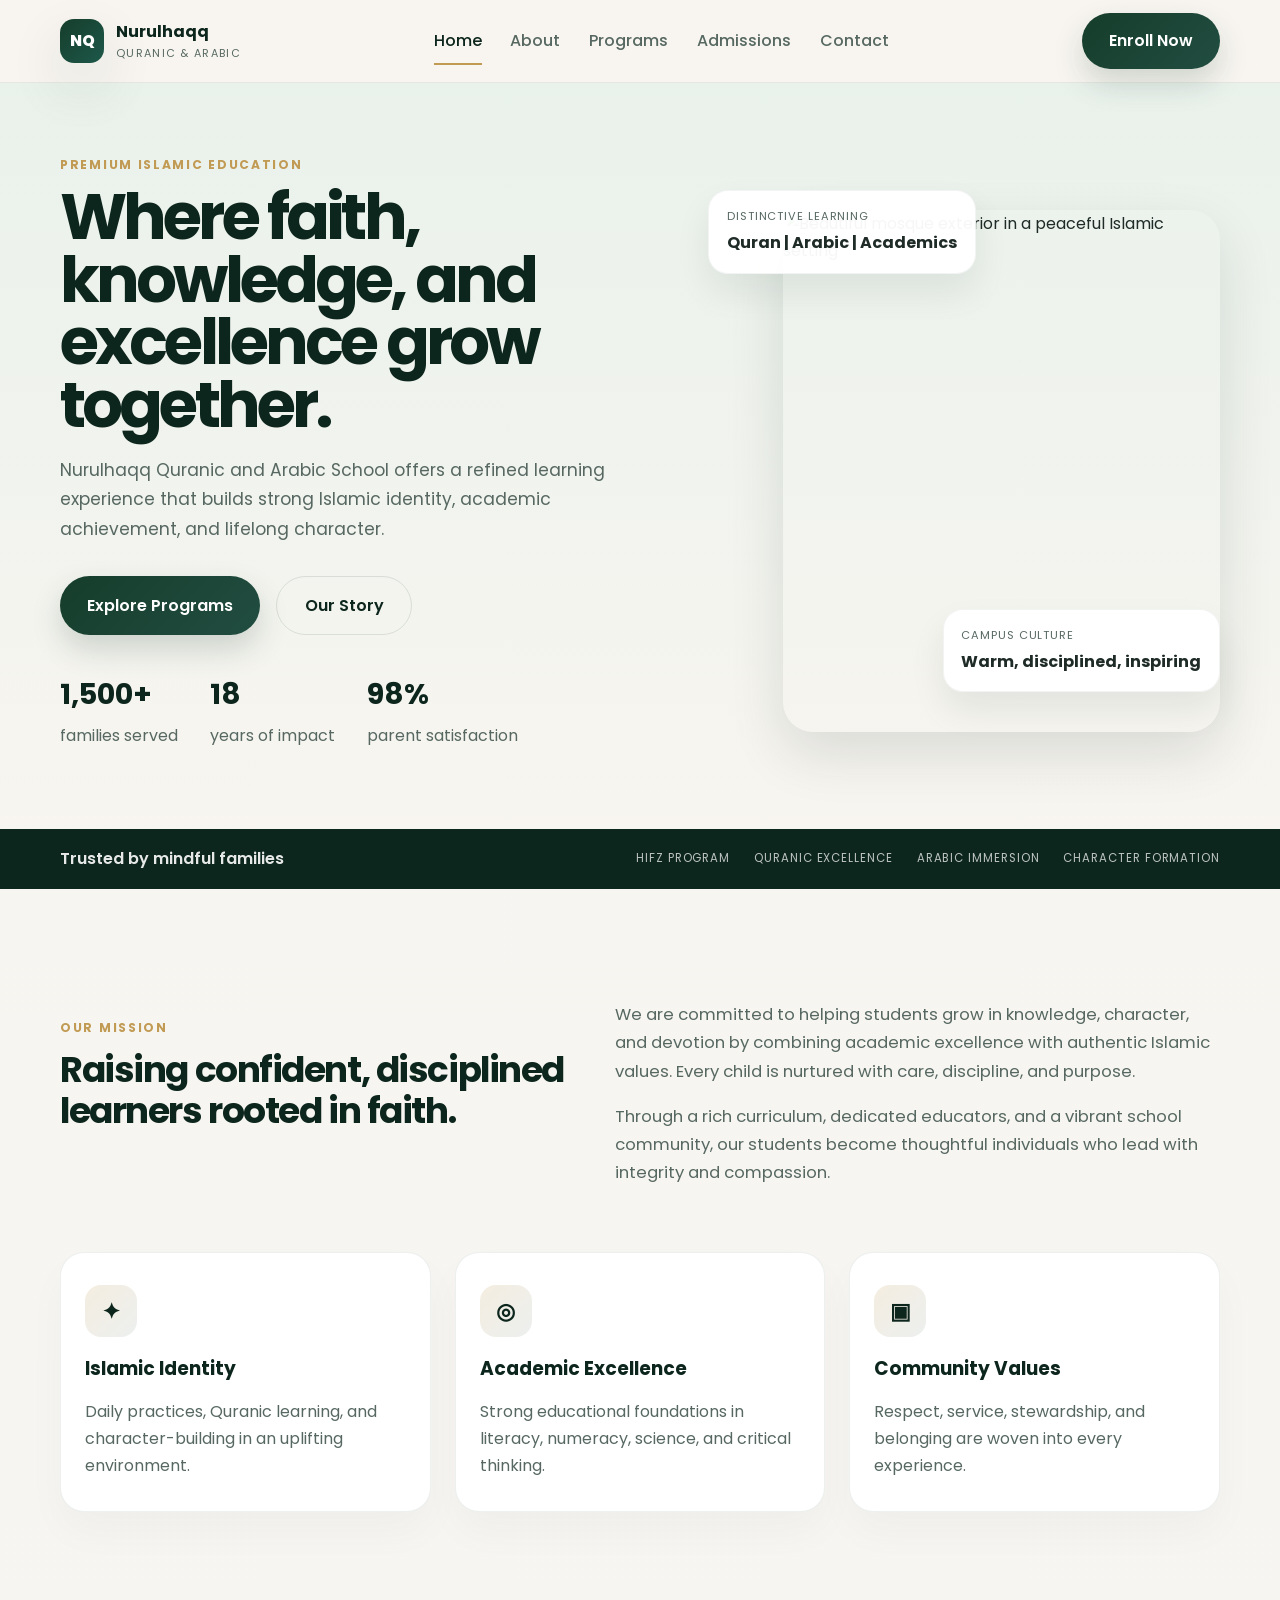
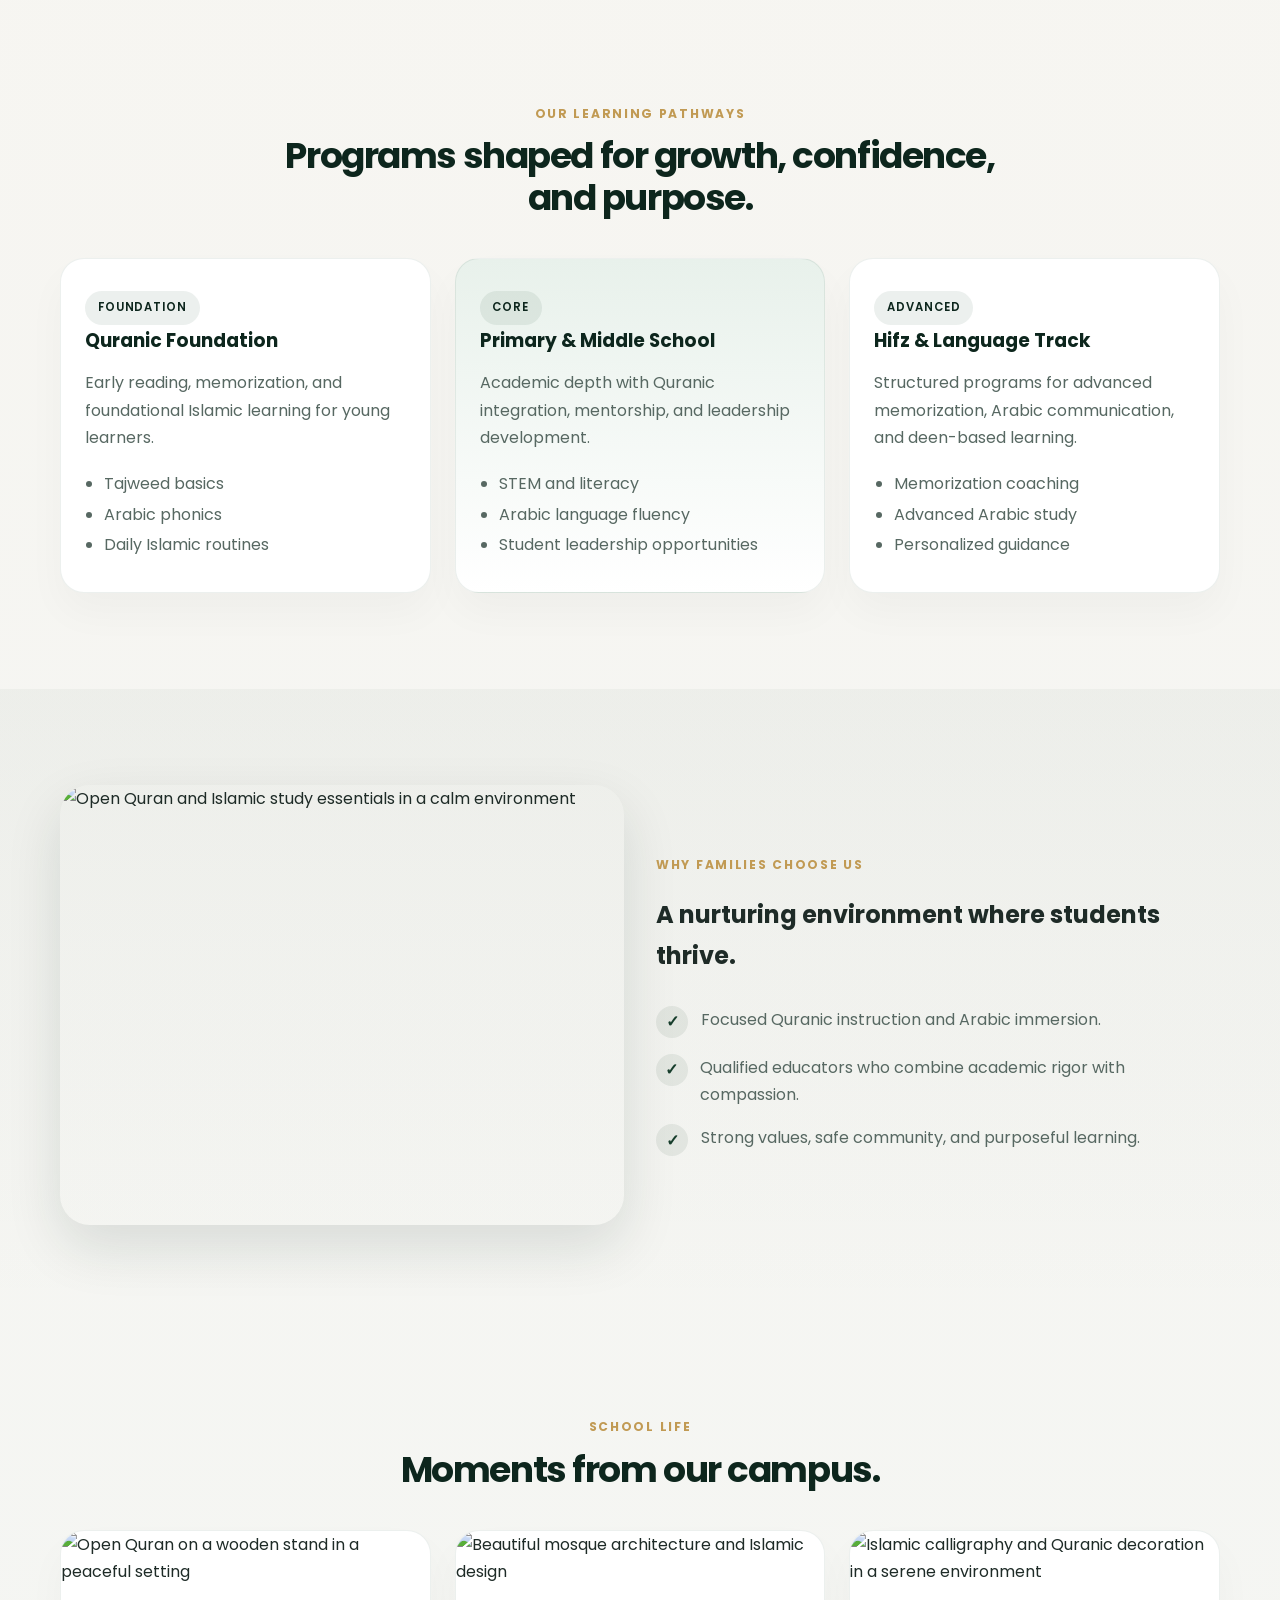
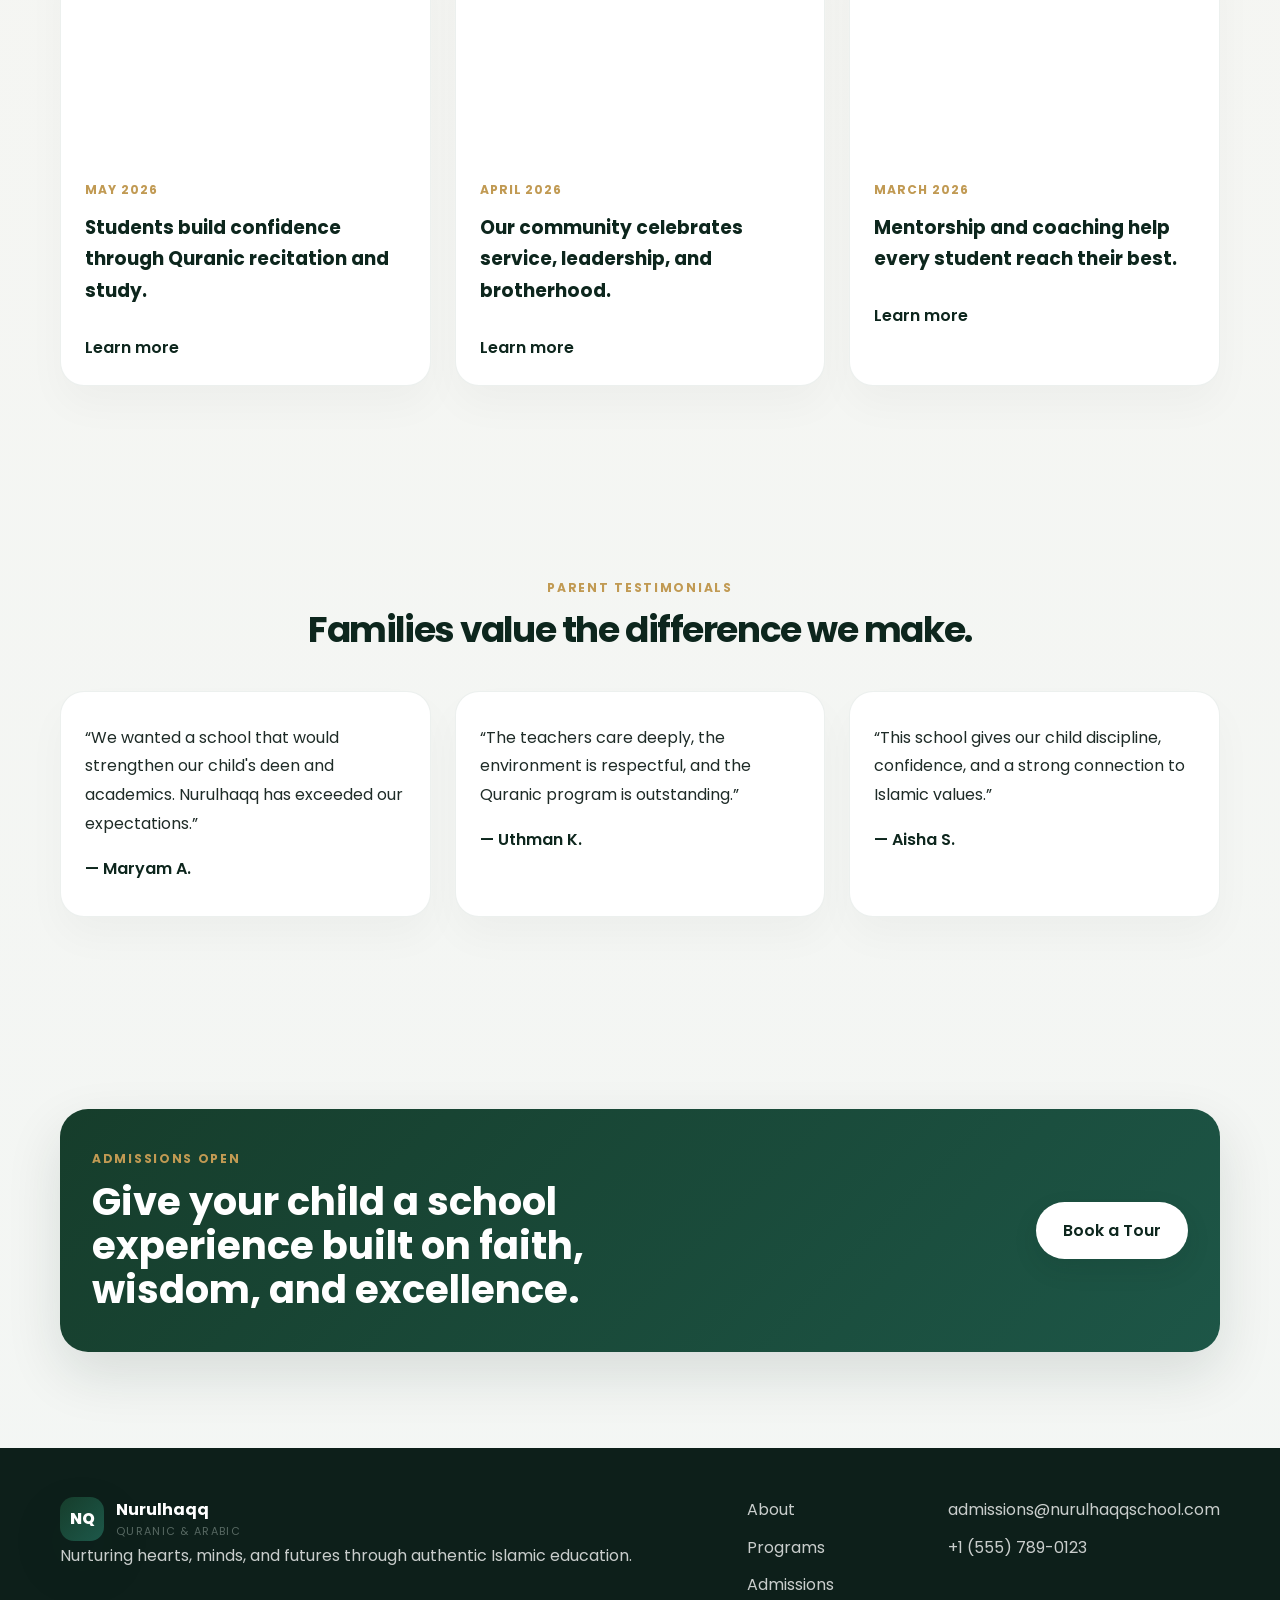
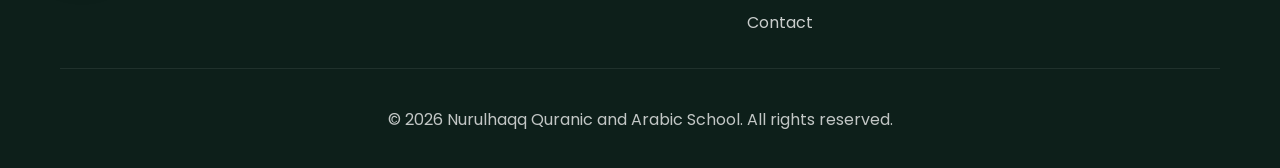
==== index.html @ 1c1f60b0 "initial commit for nurulhaqq" ====
<!DOCTYPE html>
<html lang="en">
  <head>
    <meta charset="UTF-8" />
    <meta name="viewport" content="width=device-width, initial-scale=1.0" />
    <title>Nurulhaqq Quranic and Arabic School</title>
    <meta
      name="description"
      content="Nurulhaqq Quranic and Arabic School is a premium Islamic learning environment that nurtures faith, character, and academic excellence."
    />
    <link rel="preconnect" href="https://fonts.googleapis.com" />
    <link rel="preconnect" href="https://fonts.gstatic.com" crossorigin />
    <link href="https://fonts.googleapis.com/css2?family=Cormorant+Garamond:wght@600;700&family=Poppins:wght@400;500;600;700;800&display=swap" rel="stylesheet" />
    <link rel="stylesheet" href="styles.css" />
  </head>
  <body>
    <header class="site-header">
      <div class="container nav-wrap">
        <a href="index.html" class="brand" aria-label="Nurulhaqq home">
          <div class="brand-mark">NQ</div>
          <div>
            <span class="brand-name">Nurulhaqq</span>
            <small>Quranic & Arabic</small>
          </div>
        </a>

        <nav class="main-nav" aria-label="Main Navigation">
          <a href="index.html" class="active">Home</a>
          <a href="about.html">About</a>
          <a href="programs.html">Programs</a>
          <a href="admissions.html">Admissions</a>
          <a href="contact.html">Contact</a>
        </nav>

        <a class="btn btn-primary" href="admissions.html">Enroll Now</a>
        <button class="nav-toggle" aria-label="Toggle navigation">
          <span></span>
          <span></span>
          <span></span>
        </button>
      </div>
    </header>

    <main>
      <section class="hero" id="home">
        <div class="container hero-content">
          <div class="hero-copy">
            <p class="eyebrow">Premium Islamic education</p>
            <h1>Where faith, knowledge, and excellence grow together.</h1>
            <p class="lead">
              Nurulhaqq Quranic and Arabic School offers a refined learning experience that builds strong Islamic identity, academic achievement, and lifelong character.
            </p>
            <div class="hero-actions">
              <a class="btn btn-primary" href="programs.html">Explore Programs</a>
              <a class="btn btn-secondary" href="about.html">Our Story</a>
            </div>

            <ul class="hero-metrics">
              <li><strong>1,500+</strong><span>families served</span></li>
              <li><strong>18</strong><span>years of impact</span></li>
              <li><strong>98%</strong><span>parent satisfaction</span></li>
            </ul>
          </div>

          <div class="hero-visual" aria-label="Premium school campus">
            <div class="image-card main-image">
              <img
                src="https://images.unsplash.com/photo-1561808840-2cc9b60c9a6c?auto=format&fit=crop&w=1200&q=80"
                alt="Beautiful mosque exterior in a peaceful Islamic setting"
              />
            </div>
            <div class="floating-card card-one">
              <span class="label">Distinctive learning</span>
              <strong>Quran | Arabic | Academics</strong>
            </div>
            <div class="floating-card card-two">
              <span class="label">Campus culture</span>
              <strong>Warm, disciplined, inspiring</strong>
            </div>
          </div>
        </div>
      </section>

      <section class="trust-bar">
        <div class="container trust-wrap">
          <span>Trusted by mindful families</span>
          <div class="trust-logos">
            <span>Hifz Program</span>
            <span>Quranic Excellence</span>
            <span>Arabic Immersion</span>
            <span>Character Formation</span>
          </div>
        </div>
      </section>

      <section class="about section" id="about">
        <div class="container two-column">
          <div class="section-heading left-align">
            <p class="eyebrow">Our mission</p>
            <h2>Raising confident, disciplined learners rooted in faith.</h2>
          </div>
          <div class="about-copy">
            <p>
              We are committed to helping students grow in knowledge, character, and devotion by combining academic excellence with authentic Islamic values. Every child is nurtured with care, discipline, and purpose.
            </p>
            <p>
              Through a rich curriculum, dedicated educators, and a vibrant school community, our students become thoughtful individuals who lead with integrity and compassion.
            </p>
          </div>
        </div>

        <div class="container feature-grid">
          <article class="feature-card">
            <div class="icon-box">✦</div>
            <h3>Islamic Identity</h3>
            <p>Daily practices, Quranic learning, and character-building in an uplifting environment.</p>
          </article>
          <article class="feature-card">
            <div class="icon-box">◎</div>
            <h3>Academic Excellence</h3>
            <p>Strong educational foundations in literacy, numeracy, science, and critical thinking.</p>
          </article>
          <article class="feature-card">
            <div class="icon-box">▣</div>
            <h3>Community Values</h3>
            <p>Respect, service, stewardship, and belonging are woven into every experience.</p>
          </article>
        </div>
      </section>

      <section class="programs section" id="programs">
        <div class="container">
          <div class="section-heading center">
            <p class="eyebrow">Our learning pathways</p>
            <h2>Programs shaped for growth, confidence, and purpose.</h2>
          </div>

          <div class="program-grid">
            <article class="program-card">
              <span class="tag">Foundation</span>
              <h3>Quranic Foundation</h3>
              <p>Early reading, memorization, and foundational Islamic learning for young learners.</p>
              <ul>
                <li>Tajweed basics</li>
                <li>Arabic phonics</li>
                <li>Daily Islamic routines</li>
              </ul>
            </article>

            <article class="program-card feature">
              <span class="tag">Core</span>
              <h3>Primary & Middle School</h3>
              <p>Academic depth with Quranic integration, mentorship, and leadership development.</p>
              <ul>
                <li>STEM and literacy</li>
                <li>Arabic language fluency</li>
                <li>Student leadership opportunities</li>
              </ul>
            </article>

            <article class="program-card">
              <span class="tag">Advanced</span>
              <h3>Hifz & Language Track</h3>
              <p>Structured programs for advanced memorization, Arabic communication, and deen-based learning.</p>
              <ul>
                <li>Memorization coaching</li>
                <li>Advanced Arabic study</li>
                <li>Personalized guidance</li>
              </ul>
            </article>
          </div>
        </div>
      </section>

      <section class="highlights section">
        <div class="container highlight-grid">
          <div class="highlight-visual">
            <img
              src="https://images.unsplash.com/photo-1521295121783-8a321d551ad2?auto=format&fit=crop&w=900&q=80"
              alt="Open Quran and Islamic study essentials in a calm environment"
            />
          </div>

          <div class="highlight-content">
            <p class="eyebrow">Why families choose us</p>
            <h2>A nurturing environment where students thrive. </h2>
            <div class="check-list">
              <div>
                <span>✓</span>
                <p>Focused Quranic instruction and Arabic immersion.</p>
              </div>
              <div>
                <span>✓</span>
                <p>Qualified educators who combine academic rigor with compassion.</p>
              </div>
              <div>
                <span>✓</span>
                <p>Strong values, safe community, and purposeful learning.</p>
              </div>
            </div>
          </div>
        </div>
      </section>

      <section class="news section">
        <div class="container">
          <div class="section-heading center">
            <p class="eyebrow">School life</p>
            <h2>Moments from our campus.</h2>
          </div>

          <div class="news-grid">
            <article class="news-card">
              <img src="https://images.unsplash.com/photo-1600185365483-26d7a4cc7519?auto=format&fit=crop&w=800&q=80" alt="Open Quran on a wooden stand in a peaceful setting" />
              <div class="news-body">
                <span class="date">May 2026</span>
                <h3>Students build confidence through Quranic recitation and study.</h3>
                <a href="contact.html">Learn more</a>
              </div>
            </article>
            <article class="news-card">
              <img src="https://images.unsplash.com/photo-1568031813264-d394c6d4d6d8?auto=format&fit=crop&w=800&q=80" alt="Beautiful mosque architecture and Islamic design" />
              <div class="news-body">
                <span class="date">April 2026</span>
                <h3>Our community celebrates service, leadership, and brotherhood.</h3>
                <a href="about.html">Learn more</a>
              </div>
            </article>
            <article class="news-card">
              <img src="https://images.unsplash.com/photo-1516222338250-863f4d8f8d59?auto=format&fit=crop&w=800&q=80" alt="Islamic calligraphy and Quranic decoration in a serene environment" />
              <div class="news-body">
                <span class="date">March 2026</span>
                <h3>Mentorship and coaching help every student reach their best.</h3>
                <a href="admissions.html">Learn more</a>
              </div>
            </article>
          </div>
        </div>
      </section>

      <section class="testimonials section">
        <div class="container">
          <div class="section-heading center">
            <p class="eyebrow">Parent testimonials</p>
            <h2>Families value the difference we make.</h2>
          </div>

          <div class="testimonial-grid">
            <blockquote>
              “We wanted a school that would strengthen our child's deen and academics. Nurulhaqq has exceeded our expectations.”
              <footer>— Maryam A.</footer>
            </blockquote>
            <blockquote>
              “The teachers care deeply, the environment is respectful, and the Quranic program is outstanding.”
              <footer>— Uthman K.</footer>
            </blockquote>
            <blockquote>
              “This school gives our child discipline, confidence, and a strong connection to Islamic values.”
              <footer>— Aisha S.</footer>
            </blockquote>
          </div>
        </div>
      </section>

      <section class="cta section">
        <div class="container cta-box">
          <div>
            <p class="eyebrow">Admissions open</p>
            <h2>Give your child a school experience built on faith, wisdom, and excellence.</h2>
          </div>
          <a class="btn btn-light" href="admissions.html">Book a Tour</a>
        </div>
      </section>
    </main>

    <footer class="site-footer">
      <div class="container footer-wrap">
        <div>
          <div class="brand small-brand">
            <div class="brand-mark">NQ</div>
            <div>
              <span class="brand-name">Nurulhaqq</span>
              <small>Quranic & Arabic</small>
            </div>
          </div>
          <p>Nurturing hearts, minds, and futures through authentic Islamic education.</p>
        </div>

        <div class="footer-links">
          <a href="about.html">About</a>
          <a href="programs.html">Programs</a>
          <a href="admissions.html">Admissions</a>
          <a href="contact.html">Contact</a>
        </div>

        <div class="footer-contact">
          <p>admissions@nurulhaqqschool.com</p>
          <p>+1 (555) 789-0123</p>
        </div>
      </div>
      <div class="container bottom-bar">
        <p>© <span id="year"></span> Nurulhaqq Quranic and Arabic School. All rights reserved.</p>
      </div>
    </footer>

    <script src="script.js"></script>
  </body>
</html>
---- styles.css ----
:root {
  --primary: #163d2b;
  --primary-deep: #0d261d;
  --primary-soft: #e8f1eb;
  --gold: #c19a53;
  --gold-soft: #f4e8c9;
  --sand: #f7f3ea;
  --text: #1e2b27;
  --muted: #576862;
  --card: #ffffff;
  --border: rgba(22, 61, 43, 0.08);
  --shadow: 0 22px 55px rgba(13, 38, 29, 0.12);
}

* { box-sizing: border-box; }

html { scroll-behavior: smooth; }

body {
  margin: 0;
  font-family: "Poppins", sans-serif;
  background: linear-gradient(180deg, #f8f5f0 0%, #f3f6f4 100%);
  color: var(--text);
  line-height: 1.7;
}

img { display: block; width: 100%; }

a { color: inherit; text-decoration: none; }

button, input, select, textarea { font: inherit; }

.container {
  width: min(1160px, calc(100% - 2rem));
  margin: 0 auto;
}

.section {
  padding: 6rem 0;
}

.eyebrow {
  margin: 0 0 0.65rem;
  color: var(--gold);
  font-size: 0.76rem;
  letter-spacing: 0.14em;
  font-weight: 700;
  text-transform: uppercase;
}

.section-heading {
  margin-bottom: 2.5rem;
}

.section-heading h2 {
  margin: 0;
  font-size: clamp(2.2rem, 2.8vw, 3.5rem);
  line-height: 1.15;
  letter-spacing: -0.04em;
  color: var(--primary-deep);
}

.left-align { max-width: 520px; }

.center {
  margin-inline: auto;
  max-width: 760px;
  text-align: center;
}

.site-header {
  position: sticky;
  top: 0;
  z-index: 50;
  background: rgba(248, 245, 240, 0.9);
  border-bottom: 1px solid rgba(22, 61, 43, 0.08);
  backdrop-filter: blur(12px);
}

.nav-wrap {
  display: flex;
  align-items: center;
  justify-content: space-between;
  min-height: 82px;
  gap: 1rem;
}

.brand {
  display: inline-flex;
  align-items: center;
  gap: 0.75rem;
}

.brand-mark {
  display: grid;
  place-items: center;
  width: 44px;
  height: 44px;
  border-radius: 14px;
  background: linear-gradient(135deg, var(--primary), #1d584a);
  color: white;
  font-weight: 800;
  box-shadow: var(--shadow);
}

.brand-name,
.brand small {
  display: block;
}

.brand-name {
  font-weight: 700;
  color: var(--primary-deep);
}

.brand small {
  font-size: 0.68rem;
  text-transform: uppercase;
  letter-spacing: 0.12em;
  color: var(--muted);
}

.main-nav {
  display: flex;
  align-items: center;
  gap: 1.8rem;
  font-weight: 500;
  color: var(--muted);
}

.main-nav a {
  position: relative;
  transition: color 0.2s ease;
}

.main-nav a::after {
  content: "";
  position: absolute;
  left: 0;
  bottom: -10px;
  width: 100%;
  height: 2px;
  background: var(--gold);
  transform: scaleX(0);
  transform-origin: left;
  transition: transform 0.2s ease;
}

.main-nav a:hover::after,
.main-nav a.active::after {
  transform: scaleX(1);
}

.main-nav a:hover,
.main-nav a.active {
  color: var(--primary-deep);
}

.btn {
  display: inline-flex;
  align-items: center;
  justify-content: center;
  padding: 0.92rem 1.7rem;
  border: none;
  border-radius: 999px;
  font-weight: 600;
  cursor: pointer;
  transition: transform 0.2s ease, box-shadow 0.2s ease;
}

.btn:hover {
  transform: translateY(-1px);
}

.btn-primary {
  background: linear-gradient(135deg, var(--primary), #214d41);
  color: white;
  box-shadow: 0 14px 30px rgba(22, 61, 43, 0.18);
}

.btn-secondary {
  background: transparent;
  color: var(--primary-deep);
  border: 1px solid rgba(22, 61, 43, 0.12);
}

.btn-light {
  background: white;
  color: var(--primary-deep);
  box-shadow: 0 10px 25px rgba(13, 38, 29, 0.12);
}

.nav-toggle {
  display: none;
  background: transparent;
  border: none;
  width: 46px;
  height: 46px;
  padding: 0;
  cursor: pointer;
}

.nav-toggle span {
  display: block;
  width: 22px;
  height: 2px;
  margin: 5px auto;
  border-radius: 2px;
  background: var(--primary-deep);
}

.hero {
  padding: 4.5rem 0 5rem;
  background: linear-gradient(180deg, rgba(232, 241, 235, 0.9), rgba(248, 245, 240, 0.7));
}

.hero-content {
  display: grid;
  grid-template-columns: 1.08fr 0.92fr;
  gap: 3rem;
  align-items: center;
}

.hero-copy h1 {
  margin: 0;
  color: var(--primary-deep);
  font-size: clamp(2.8rem, 5vw, 5rem);
  line-height: 0.98;
  letter-spacing: -0.06em;
}

.hero-copy .lead {
  max-width: 600px;
  margin-top: 1.2rem;
  color: var(--muted);
  font-size: 1.08rem;
}

.hero-actions {
  display: flex;
  flex-wrap: wrap;
  gap: 1rem;
  margin-top: 2rem;
}

.hero-metrics {
  list-style: none;
  padding: 0;
  margin: 2.2rem 0 0;
  display: flex;
  gap: 2rem;
  flex-wrap: wrap;
}

.hero-metrics li {
  display: flex;
  flex-direction: column;
  gap: 0.2rem;
}

.hero-metrics strong {
  font-size: 1.8rem;
  color: var(--primary-deep);
}

.hero-metrics span {
  color: var(--muted);
}

.hero-visual {
  position: relative;
  min-height: 560px;
}

.image-card {
  overflow: hidden;
  border-radius: 30px;
  box-shadow: var(--shadow);
}

.main-image {
  position: absolute;
  inset: 38px 0 0 75px;
}

.hero-visual img {
  height: 100%;
  object-fit: cover;
}

.floating-card {
  position: absolute;
  background: rgba(255, 255, 255, 0.96);
  border: 1px solid rgba(13, 38, 29, 0.05);
  border-radius: 20px;
  padding: 1rem 1.1rem;
  box-shadow: 0 18px 35px rgba(13, 38, 29, 0.08);
}

.floating-card .label {
  display: block;
  margin-bottom: 0.2rem;
  font-size: 0.7rem;
  letter-spacing: 0.08em;
  text-transform: uppercase;
  color: var(--muted);
}

.card-one {
  left: 0;
  top: 18px;
}

.card-two {
  right: 0;
  bottom: 40px;
}

.trust-bar {
  background: var(--primary-deep);
  padding: 1rem 0;
  color: rgba(255, 255, 255, 0.9);
}

.trust-wrap {
  display: flex;
  align-items: center;
  justify-content: space-between;
  gap: 1.5rem;
}

.trust-wrap > span {
  font-weight: 600;
}

.trust-logos {
  display: flex;
  justify-content: flex-end;
  flex-wrap: wrap;
  gap: 1.5rem;
  color: rgba(255, 255, 255, 0.72);
  font-size: 0.72rem;
  letter-spacing: 0.08em;
  text-transform: uppercase;
}

.two-column {
  display: grid;
  grid-template-columns: 0.92fr 1.08fr;
  gap: 2.5rem;
  align-items: center;
}

.about-copy {
  color: var(--muted);
  font-size: 1.04rem;
}

.feature-grid,
.program-grid,
.news-grid,
.testimonial-grid {
  display: grid;
  gap: 1.5rem;
}

.feature-grid {
  grid-template-columns: repeat(3, minmax(0, 1fr));
  margin-top: 3rem;
}

.feature-card,
.program-card,
.news-card,
.testimonial-grid blockquote,
.info-card,
.contact-card,
.form-panel {
  background: var(--card);
  border: 1px solid var(--border);
  border-radius: 24px;
  box-shadow: 0 20px 40px rgba(13, 38, 29, 0.03);
}

.feature-card {
  padding: 2rem 1.5rem;
}

.icon-box {
  display: grid;
  place-items: center;
  width: 52px;
  height: 52px;
  border-radius: 16px;
  background: linear-gradient(135deg, rgba(193, 154, 83, 0.18), rgba(22, 61, 43, 0.08));
  color: var(--primary-deep);
  font-size: 1.4rem;
  font-weight: 700;
  margin-bottom: 1rem;
}

.feature-card h3,
.program-card h3,
.news-body h3,
.info-card h3,
.contact-card h3 {
  margin: 0 0 0.8rem;
  color: var(--primary-deep);
}

.feature-card p,
.program-card p,
.news-body p,
.info-card p,
.contact-card p {
  margin: 0;
  color: var(--muted);
}

.program-grid {
  grid-template-columns: repeat(3, minmax(0, 1fr));
  margin-top: 2.5rem;
}

.program-card {
  padding: 2rem 1.5rem;
}

.program-card.feature {
  background: linear-gradient(180deg, var(--primary-soft), #ffffff);
}

.tag {
  display: inline-block;
  padding: 0.45rem 0.8rem;
  border-radius: 999px;
  background: rgba(22, 61, 43, 0.08);
  color: var(--primary-deep);
  font-size: 0.72rem;
  font-weight: 600;
  letter-spacing: 0.08em;
  text-transform: uppercase;
}

.program-card ul {
  margin: 1.15rem 0 0;
  padding-left: 1.2rem;
  color: var(--muted);
  line-height: 1.9;
}

.highlights {
  background: linear-gradient(180deg, rgba(22, 61, 43, 0.04), rgba(22, 61, 43, 0));
}

.highlight-grid {
  display: grid;
  grid-template-columns: 1fr 1fr;
  gap: 2rem;
  align-items: center;
}

.highlight-visual img {
  min-height: 440px;
  height: 100%;
  object-fit: cover;
  border-radius: 30px;
  box-shadow: var(--shadow);
}

.check-list {
  display: grid;
  gap: 1rem;
  margin-top: 1.8rem;
}

.check-list div {
  display: flex;
  align-items: flex-start;
  gap: 0.8rem;
}

.check-list span {
  width: 32px;
  height: 32px;
  border-radius: 50%;
  display: grid;
  place-items: center;
  background: rgba(22, 61, 43, 0.08);
  color: var(--primary);
  font-weight: 700;
}

.check-list p {
  margin: 0;
  color: var(--muted);
}

.news-grid {
  grid-template-columns: repeat(3, minmax(0, 1fr));
  margin-top: 2.5rem;
}

.news-card {
  overflow: hidden;
}

.news-card img {
  height: 220px;
  object-fit: cover;
}

.news-body {
  padding: 1.5rem;
}

.date {
  display: inline-block;
  margin-bottom: 0.7rem;
  font-size: 0.76rem;
  font-weight: 700;
  letter-spacing: 0.08em;
  text-transform: uppercase;
  color: var(--gold);
}

.news-body a {
  display: inline-flex;
  margin-top: 0.9rem;
  color: var(--primary-deep);
  font-weight: 600;
}

.testimonial-grid {
  grid-template-columns: repeat(3, minmax(0, 1fr));
  margin-top: 2.5rem;
}

.testimonial-grid blockquote {
  margin: 0;
  padding: 2rem 1.5rem;
  color: var(--text);
  line-height: 1.8;
}

.testimonial-grid footer {
  margin-top: 1rem;
  color: var(--primary-deep);
  font-weight: 600;
}

.cta-box {
  display: flex;
  align-items: center;
  justify-content: space-between;
  gap: 2rem;
  padding: 2.5rem 2rem;
  background: linear-gradient(135deg, var(--primary), #1d5647);
  border-radius: 28px;
  color: white;
  box-shadow: var(--shadow);
}

.cta-box h2 {
  margin: 0;
  max-width: 660px;
  font-size: clamp(1.9rem, 3vw, 3rem);
  line-height: 1.15;
}

.page-hero {
  padding: 5rem 0 3rem;
  background: linear-gradient(180deg, rgba(232, 241, 235, 0.8), rgba(248, 245, 240, 0.9));
}

.page-hero h1 {
  margin: 0;
  color: var(--primary-deep);
  font-size: clamp(2.4rem, 4vw, 4rem);
  line-height: 1.08;
  letter-spacing: -0.05em;
}

.page-hero p {
  margin: 1rem 0 0;
  max-width: 700px;
  color: var(--muted);
  font-size: 1.05rem;
}

.info-grid {
  display: grid;
  grid-template-columns: repeat(3, minmax(0, 1fr));
  gap: 1.3rem;
  margin-top: 2.5rem;
}

.info-card {
  padding: 1.8rem 1.6rem;
}

.story-layout,
.contact-layout,
.admissions-layout {
  display: grid;
  grid-template-columns: 1fr 1fr;
  gap: 2rem;
  align-items: start;
}

.contact-card,
.form-panel {
  padding: 2rem 1.5rem;
}

.contact-list {
  display: grid;
  gap: 1rem;
  margin-top: 1.2rem;
}

.contact-list div {
  display: flex;
  gap: 0.8rem;
  align-items: flex-start;
}

.contact-list strong {
  display: block;
  margin-bottom: 0.15rem;
  color: var(--primary-deep);
}

.contact-list span,
.contact-list a {
  color: var(--muted);
}

.form-panel form {
  display: grid;
  gap: 1rem;
}

.form-row {
  display: grid;
  grid-template-columns: 1fr 1fr;
  gap: 1rem;
}

label {
  display: grid;
  gap: 0.45rem;
  font-weight: 600;
  color: var(--primary-deep);
}

input, select, textarea {
  width: 100%;
  border: 1px solid rgba(22, 61, 43, 0.12);
  border-radius: 14px;
  background: #fbfbfa;
  padding: 0.9rem 1rem;
  color: var(--text);
}

input:focus, select:focus, textarea:focus {
  outline: 2px solid rgba(193, 154, 83, 0.35);
  border-color: rgba(193, 154, 83, 0.8);
}

textarea {
  min-height: 120px;
  resize: vertical;
}

.checkbox-list {
  display: grid;
  grid-template-columns: repeat(2, minmax(0, 1fr));
  gap: 0.7rem;
  margin-top: 0.4rem;
}

.checkbox-item {
  display: flex;
  align-items: center;
  gap: 0.5rem;
  color: var(--muted);
  font-weight: 500;
}

.checkbox-item input {
  width: 18px;
  height: 18px;
}

.form-status {
  min-height: 1.5rem;
  color: var(--primary-deep);
  font-weight: 600;
}

.site-footer {
  padding: 3rem 0 1.2rem;
  background: #0d1f1a;
  color: rgba(255, 255, 255, 0.78);
}

.footer-wrap {
  display: flex;
  justify-content: space-between;
  gap: 2rem;
  align-items: flex-start;
}

.small-brand .brand-name,
.small-brand .brand-mark {
  color: white;
}

.footer-links,
.footer-contact {
  display: grid;
  gap: 0.65rem;
}

.footer-contact p,
.footer-wrap p {
  margin: 0;
}

.bottom-bar {
  margin-top: 2rem;
  padding-top: 1.3rem;
  border-top: 1px solid rgba(255, 255, 255, 0.08);
  text-align: center;
  color: rgba(255, 255, 255, 0.75);
}

@media (max-width: 900px) {
  .main-nav {
    position: absolute;
    top: 100%;
    left: 1rem;
    right: 1rem;
    display: none;
    flex-direction: column;
    align-items: flex-start;
    background: rgba(255, 255, 255, 0.98);
    border: 1px solid var(--border);
    border-radius: 18px;
    padding: 1rem 1.2rem;
    box-shadow: var(--shadow);
  }

  .main-nav.open {
    display: flex;
  }

  .nav-toggle {
    display: block;
  }

  .hero-content,
  .two-column,
  .highlight-grid,
  .story-layout,
  .contact-layout,
  .admissions-layout,
  .program-grid,
  .feature-grid,
  .news-grid,
  .testimonial-grid,
  .info-grid,
  .footer-wrap {
    display: grid;
    grid-template-columns: 1fr;
  }

  .hero-visual {
    min-height: auto;
  }

  .main-image {
    position: relative;
    inset: auto;
    margin-top: 1rem;
  }

  .floating-card {
    display: none;
  }

  .cta-box {
    flex-direction: column;
    align-items: flex-start;
  }
}

@media (max-width: 620px) {
  .section {
    padding: 4.5rem 0;
  }

  .hero {
    padding-top: 3rem;
  }

  .hero-actions {
    flex-direction: column;
    align-items: stretch;
  }

  .btn {
    width: 100%;
  }

  .trust-wrap,
  .form-row,
  .checkbox-list {
    grid-template-columns: 1fr;
  }

  .trust-wrap {
    display: flex;
    flex-direction: column;
    align-items: flex-start;
  }
}
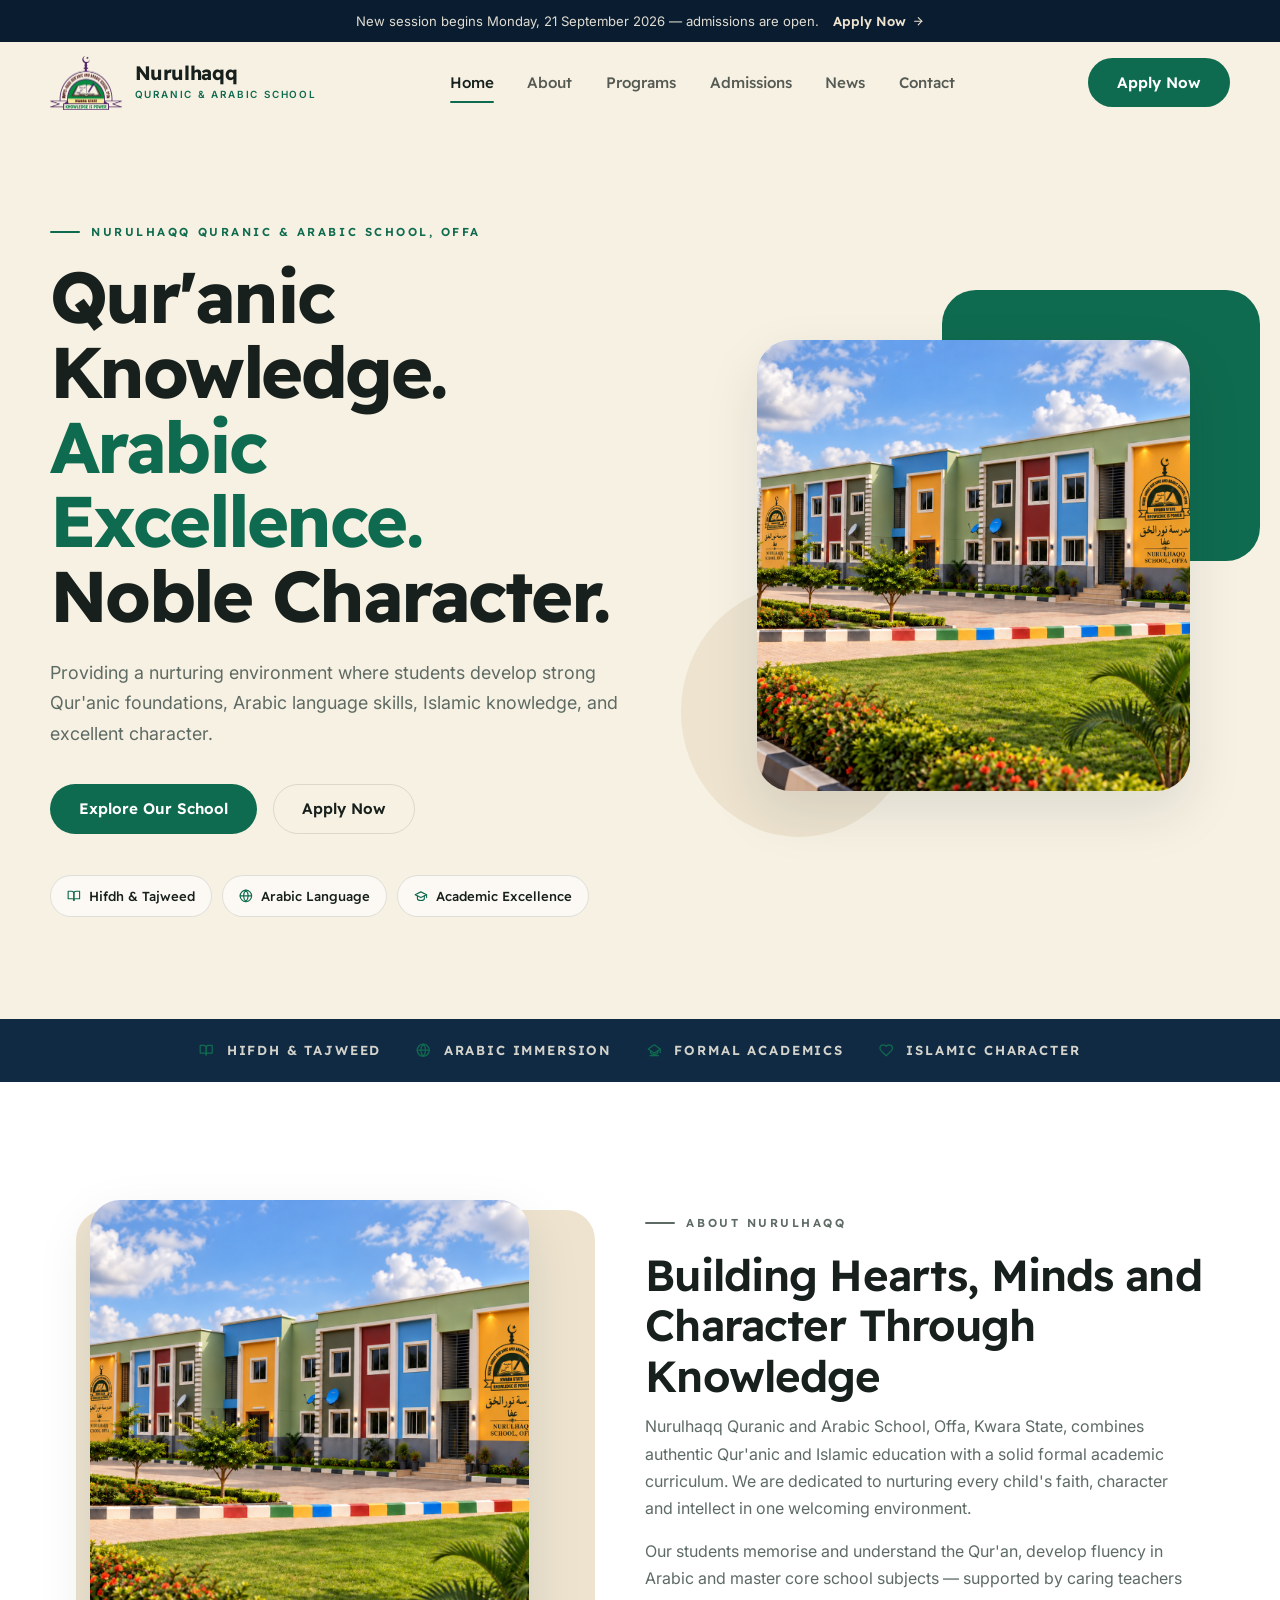
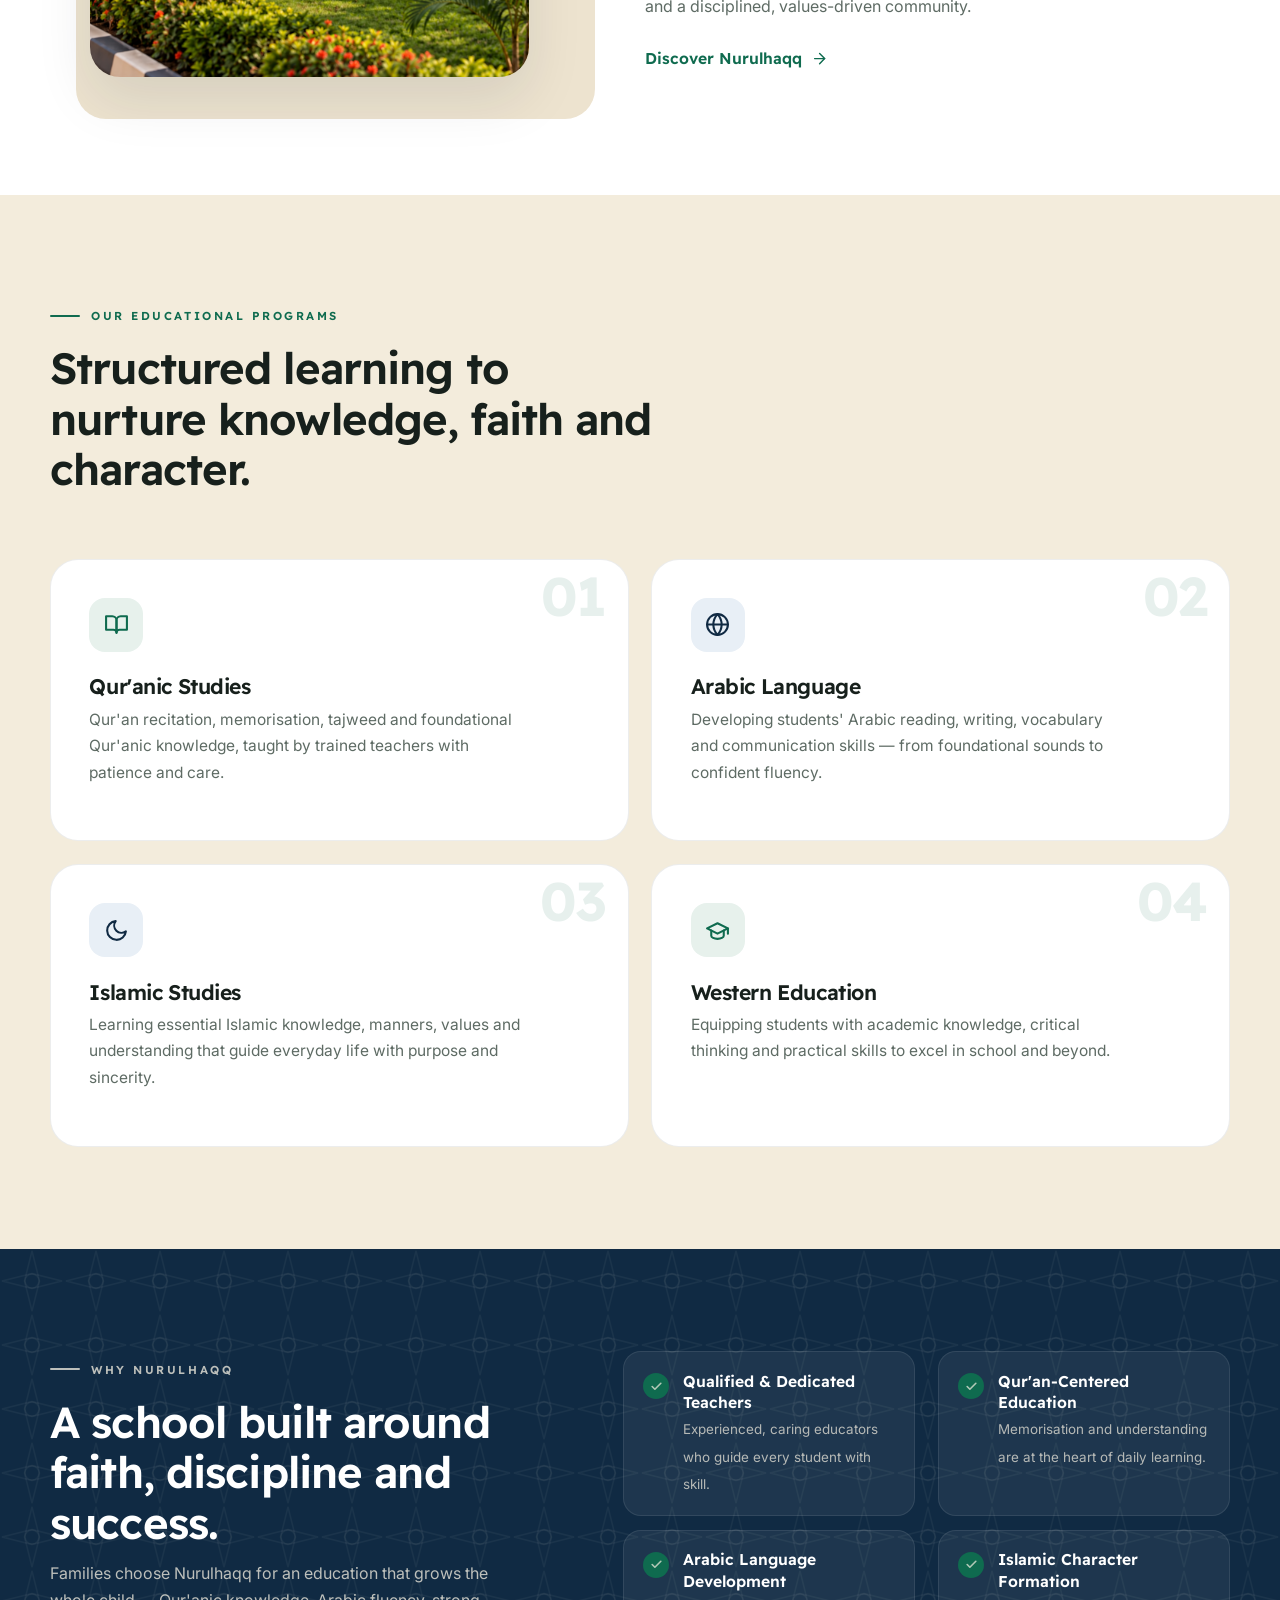
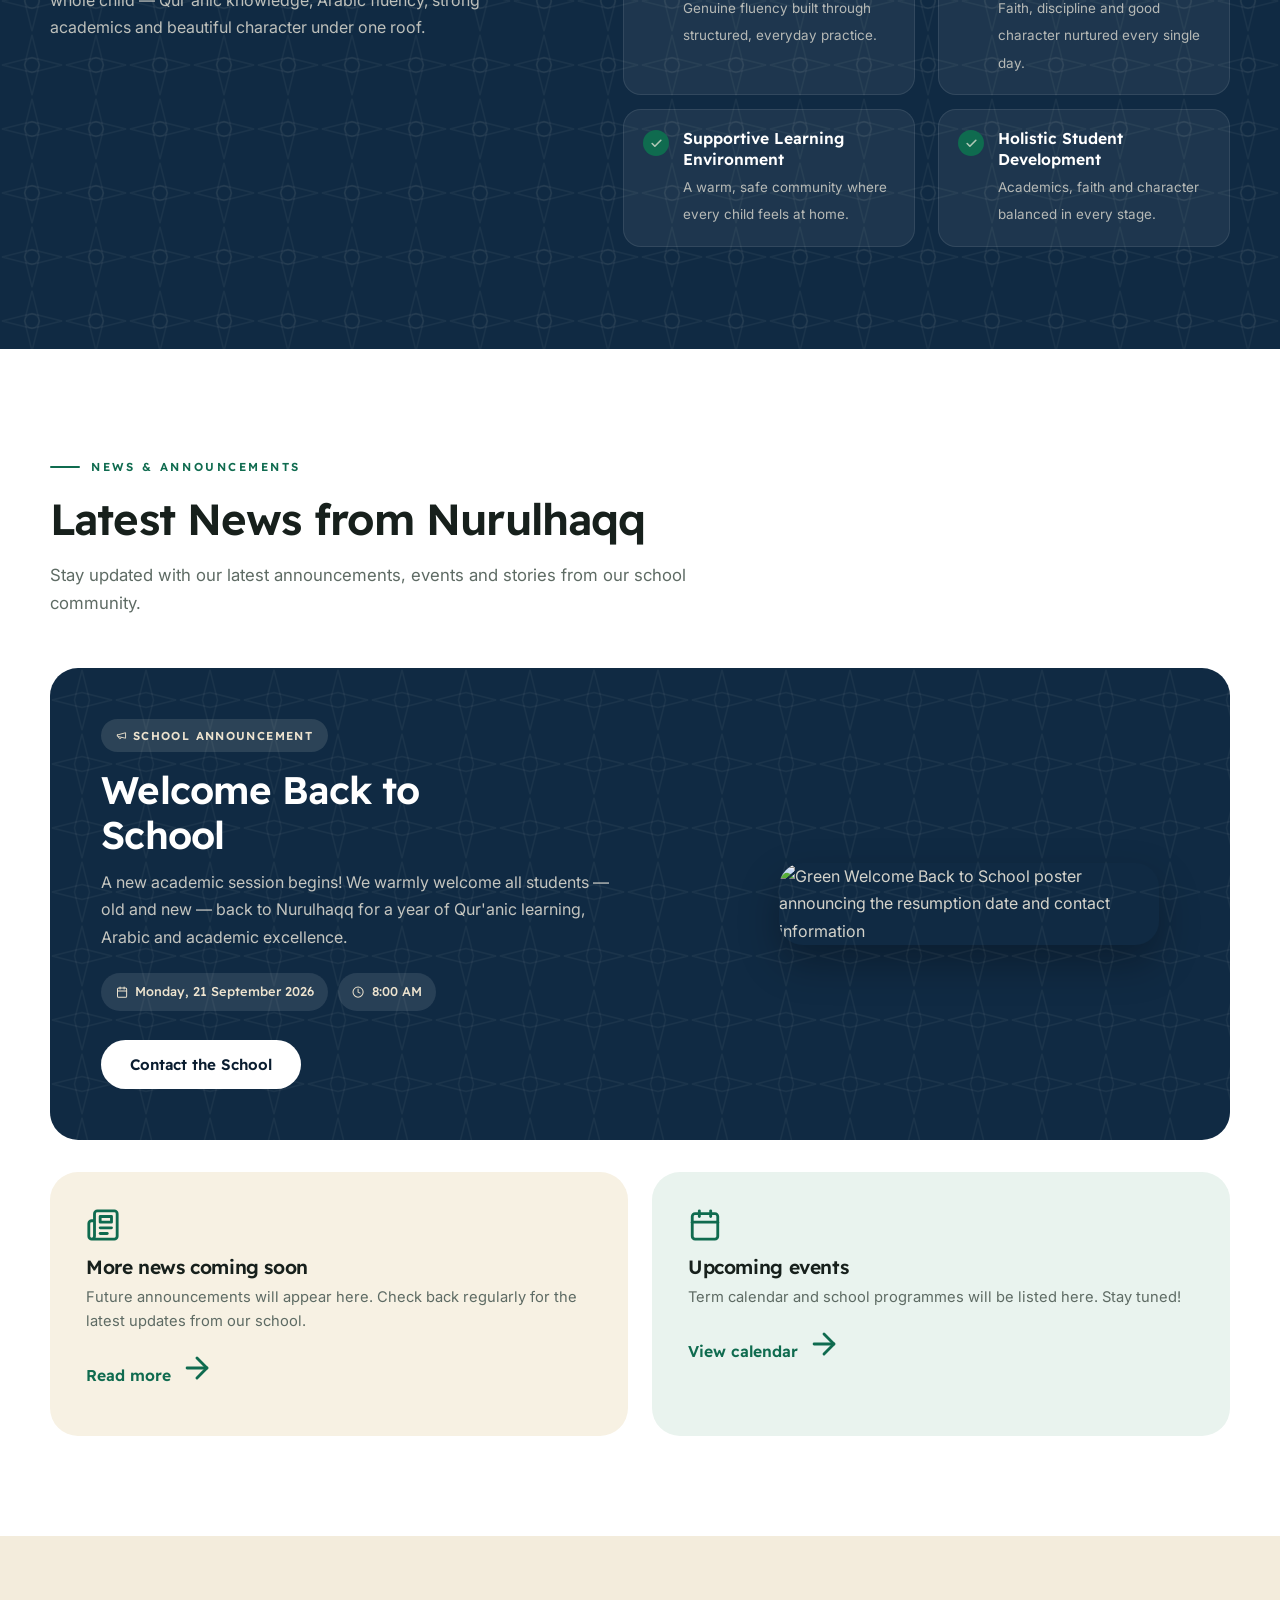
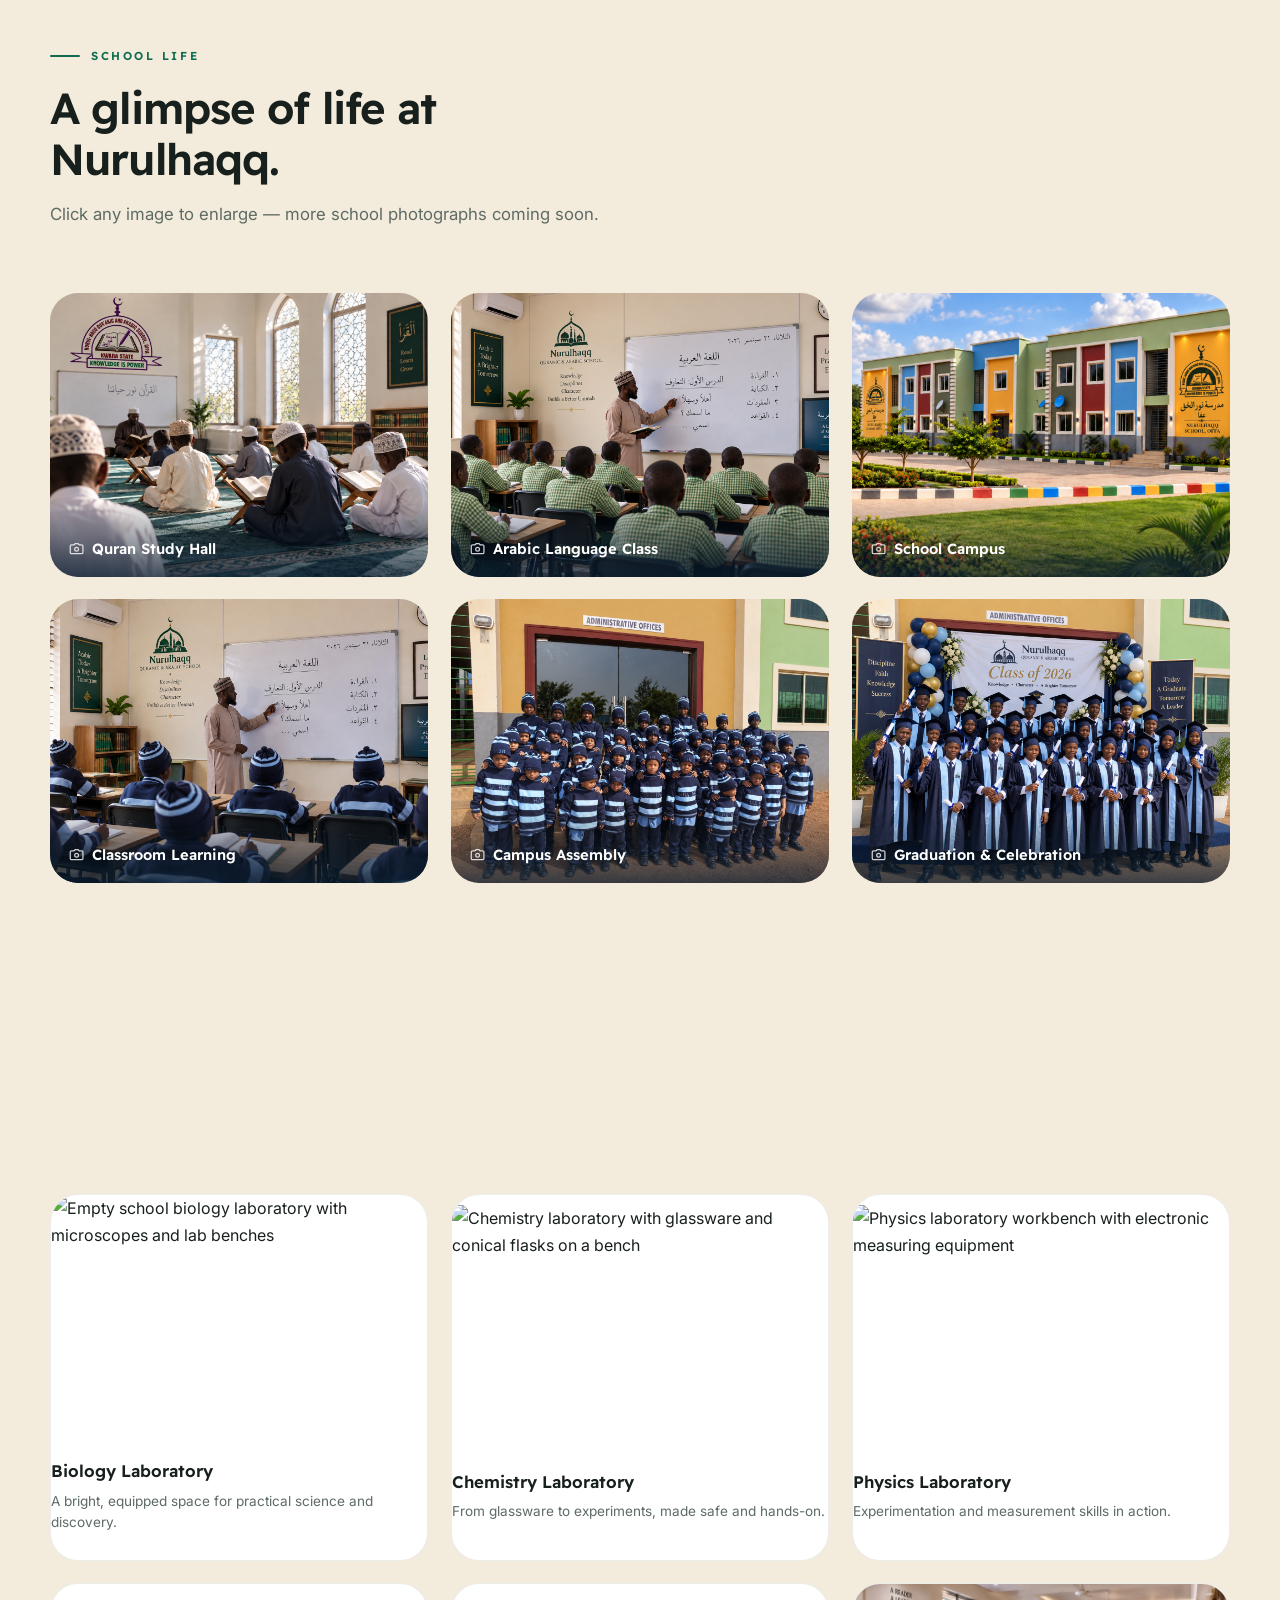
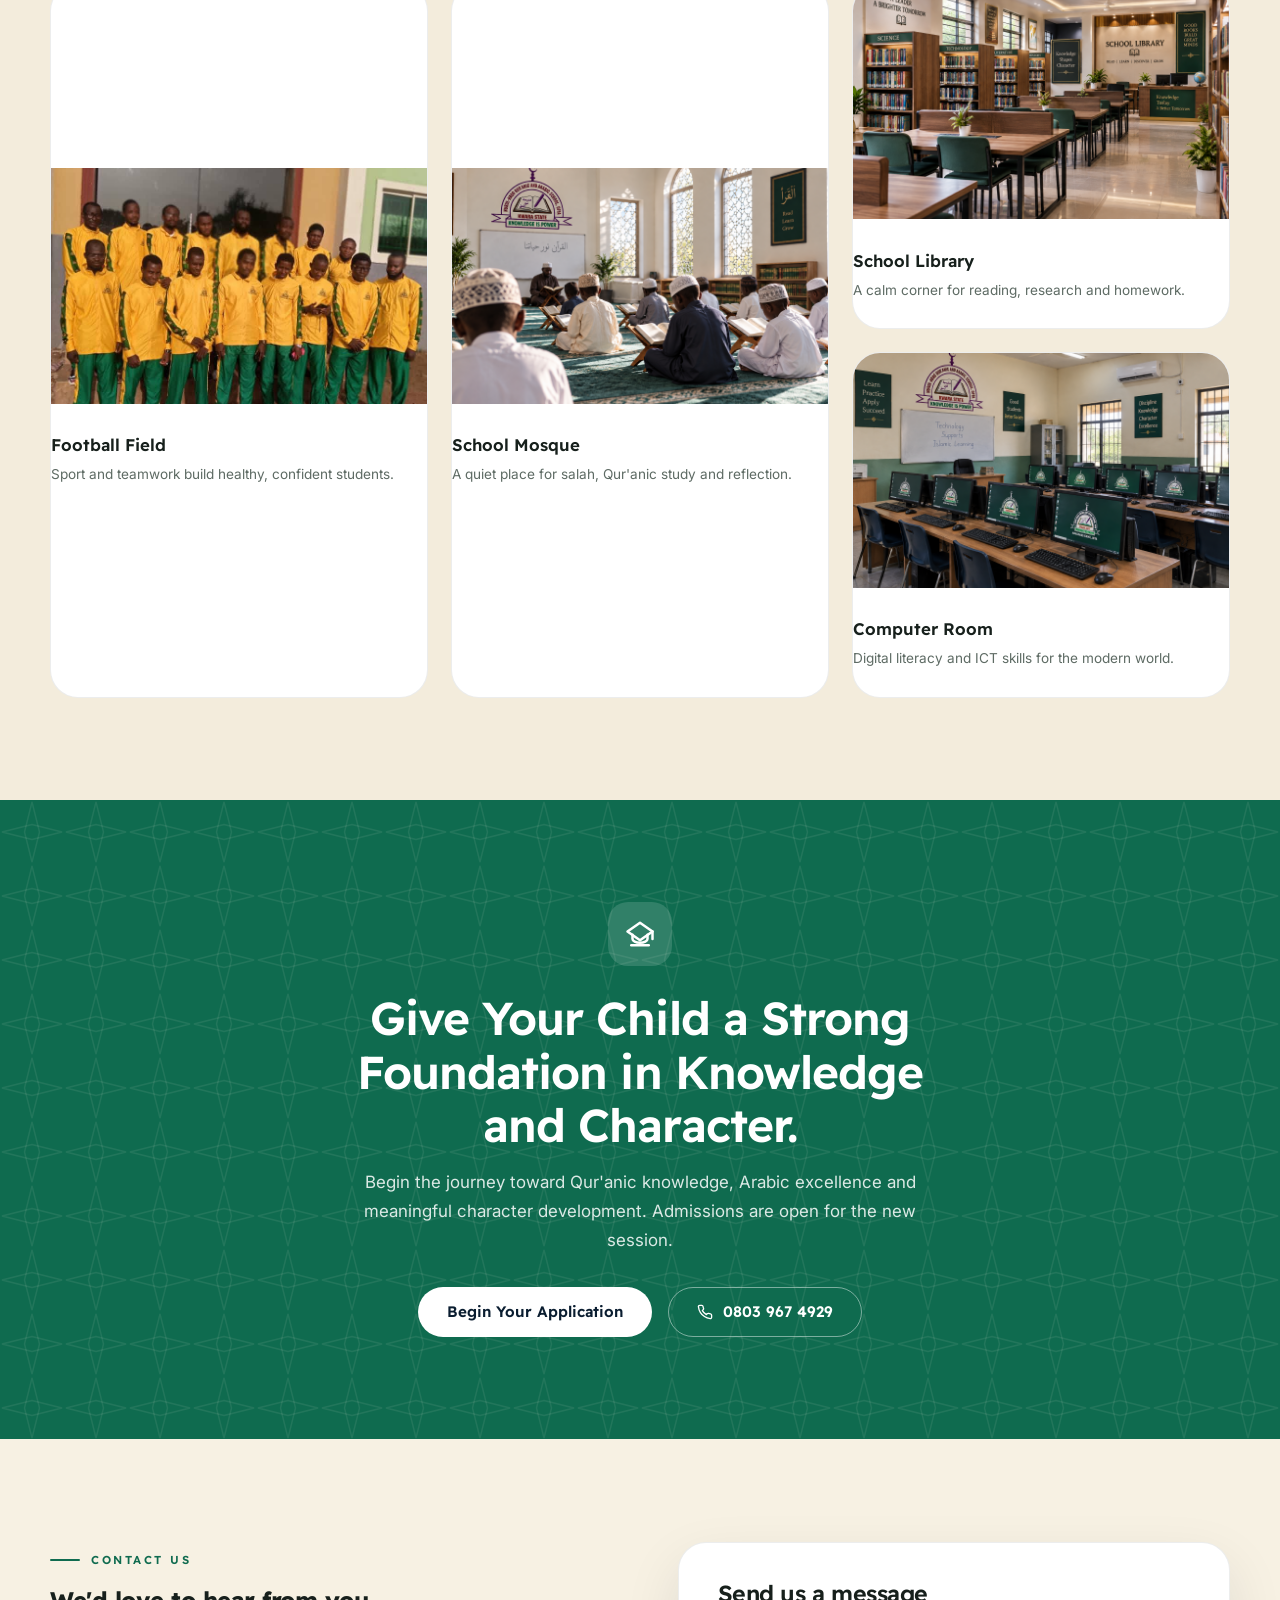
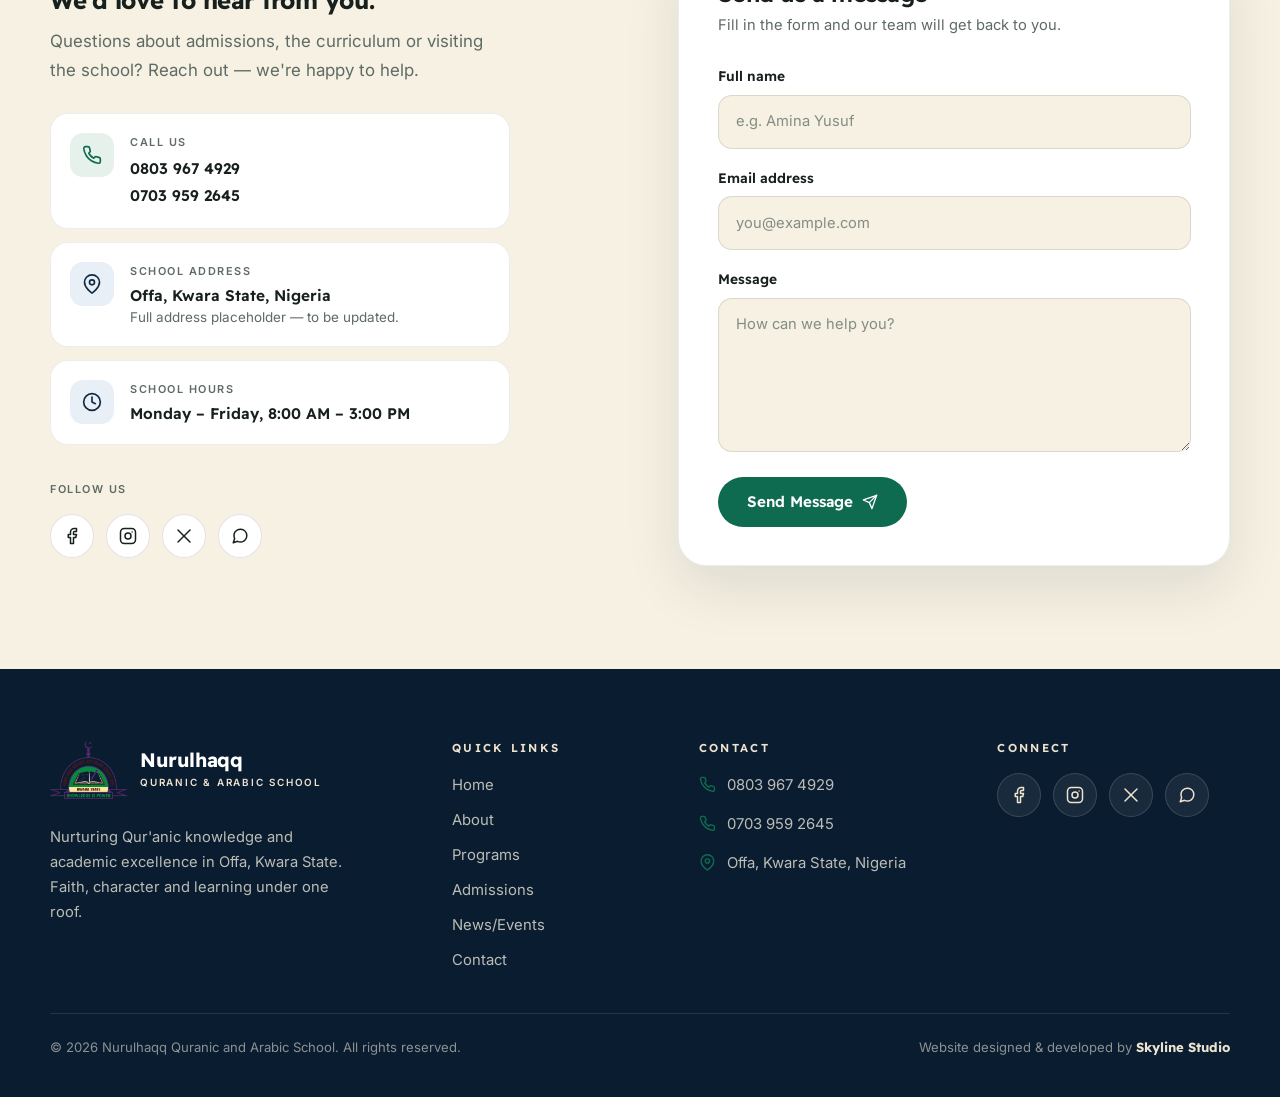
==== commit a29a17ed: "Update Nurulhaqq website" ====
--- a/index.html
+++ b/index.html
@@ -3,306 +3,718 @@
   <head>
     <meta charset="UTF-8" />
     <meta name="viewport" content="width=device-width, initial-scale=1.0" />
-    <title>Nurulhaqq Quranic and Arabic School</title>
+    <title>Nurulhaqq Quranic and Arabic School, Offa</title>
+    <link rel="icon" type="image/png" href="images/school-logo.png" />
     <meta
       name="description"
-      content="Nurulhaqq Quranic and Arabic School is a premium Islamic learning environment that nurtures faith, character, and academic excellence."
+      content="Nurulhaqq Quranic and Arabic School, Offa (Kwara State) — nurturing Qur'anic knowledge, Arabic language skills and noble character."
     />
+
     <link rel="preconnect" href="https://fonts.googleapis.com" />
     <link rel="preconnect" href="https://fonts.gstatic.com" crossorigin />
-    <link href="https://fonts.googleapis.com/css2?family=Cormorant+Garamond:wght@600;700&family=Poppins:wght@400;500;600;700;800&display=swap" rel="stylesheet" />
+    <link
+      href="https://fonts.googleapis.com/css2?family=Readex+Pro:wght@400;500;600;700&family=Inter:wght@400;500;600&display=swap"
+      rel="stylesheet"
+    />
     <link rel="stylesheet" href="styles.css" />
   </head>
+
   <body>
-    <header class="site-header">
+    <!-- ============================================================ -->
+    <!-- Inline SVG icon sprite (no external icon library)            -->
+    <!-- ============================================================ -->
+    <svg xmlns="http://www.w3.org/2000/svg" style="display:none" aria-hidden="true">
+      <symbol id="i-arrow-right" viewBox="0 0 24 24" fill="none" stroke="currentColor" stroke-width="2" stroke-linecap="round" stroke-linejoin="round">
+        <path d="M5 12h14" /><path d="m12 5 7 7-7 7" />
+      </symbol>
+      <symbol id="i-menu" viewBox="0 0 24 24" fill="none" stroke="currentColor" stroke-width="2" stroke-linecap="round">
+        <path d="M4 7h16" /><path d="M4 12h16" /><path d="M4 17h16" />
+      </symbol>
+      <symbol id="i-star" viewBox="0 0 24 24" fill="none" stroke="currentColor" stroke-width="2" stroke-linecap="round" stroke-linejoin="round">
+        <path d="M12 2.5l2.95 5.98 6.6.96-4.78 4.66 1.13 6.58L12 17.57l-5.9 3.1 1.13-6.57L2.45 9.45l6.6-.96L12 2.5z" />
+      </symbol>
+      <symbol id="i-spark" viewBox="0 0 24 24" fill="none" stroke="currentColor" stroke-width="2" stroke-linecap="round" stroke-linejoin="round">
+        <circle cx="12" cy="12" r="0.6" fill="currentColor" />
+        <path d="M12 2v3" /><path d="M12 19v3" /><path d="M2 12h3" /><path d="M19 12h3" /><path d="m5 5 2.1 2.1" /><path d="m16.9 16.9 2.1 2.1" /><path d="m19 5-2.1 2.1" /><path d="m7.1 16.9-2.1 2.1" />
+      </symbol>
+      <symbol id="i-book" viewBox="0 0 24 24" fill="none" stroke="currentColor" stroke-width="2" stroke-linecap="round" stroke-linejoin="round">
+        <path d="M2 4h6a4 4 0 0 1 4 4v12a3 3 0 0 0-3-3H2V4z" /><path d="M22 4h-6a4 4 0 0 0-4 4v12a3 3 0 0 1 3-3h7V4z" />
+      </symbol>
+      <symbol id="i-globe" viewBox="0 0 24 24" fill="none" stroke="currentColor" stroke-width="2" stroke-linecap="round" stroke-linejoin="round">
+        <circle cx="12" cy="12" r="10" /><path d="M2 12h20" /><path d="M12 2a15.3 15.3 0 0 1 4 10 15.3 15.3 0 0 1-4 10 15.3 15.3 0 0 1-4-10 15.3 15.3 0 0 1 4-10z" />
+      </symbol>
+      <symbol id="i-grad" viewBox="0 0 24 24" fill="none" stroke="currentColor" stroke-width="2" stroke-linecap="round" stroke-linejoin="round">
+        <path d="M22 10 12 5 2 10l10 5 10-5z" /><path d="M6 12v5c0 1.66 2.69 3 6 3s6-1.34 6-3v-5" /><path d="M22 10v5" />
+      </symbol>
+      <symbol id="i-moon" viewBox="0 0 24 24" fill="none" stroke="currentColor" stroke-width="2" stroke-linecap="round" stroke-linejoin="round">
+        <path d="M21 12.8A9 9 0 1 1 11.2 3 7 7 0 0 0 21 12.8z" />
+      </symbol>
+      <symbol id="i-heart" viewBox="0 0 24 24" fill="none" stroke="currentColor" stroke-width="2" stroke-linecap="round" stroke-linejoin="round">
+        <path d="M20.84 4.61a5.5 5.5 0 0 0-7.78 0L12 5.67l-1.06-1.06a5.5 5.5 0 0 0-7.78 7.78l1.06 1.06L12 21.23l7.78-7.78 1.06-1.06a5.5 5.5 0 0 0 0-7.78z" />
+      </symbol>
+      <symbol id="i-check" viewBox="0 0 24 24" fill="none" stroke="currentColor" stroke-width="3" stroke-linecap="round" stroke-linejoin="round">
+        <path d="M20 6 9 17l-5-5" />
+      </symbol>
+      <symbol id="i-phone" viewBox="0 0 24 24" fill="none" stroke="currentColor" stroke-width="2" stroke-linecap="round" stroke-linejoin="round">
+        <path d="M22 16.92v3a2 2 0 0 1-2.18 2 19.79 19.79 0 0 1-8.63-3.07 19.5 19.5 0 0 1-6-6A19.79 19.79 0 0 1 2.12 4.18 2 2 0 0 1 4.11 2h3a2 2 0 0 1 2 1.72c.13.96.36 1.9.7 2.81a2 2 0 0 1-.45 2.11L8.09 9.91a16 16 0 0 0 6 6l1.27-1.27a2 2 0 0 1 2.11-.45c.91.34 1.85.57 2.81.7A2 2 0 0 1 22 16.92z" />
+      </symbol>
+      <symbol id="i-mail" viewBox="0 0 24 24" fill="none" stroke="currentColor" stroke-width="2" stroke-linecap="round" stroke-linejoin="round">
+        <rect x="2" y="4" width="20" height="16" rx="2" /><path d="m22 7-10 5L2 7" />
+      </symbol>
+      <symbol id="i-pin" viewBox="0 0 24 24" fill="none" stroke="currentColor" stroke-width="2" stroke-linecap="round" stroke-linejoin="round">
+        <path d="M21 10c0 7-9 13-9 13s-9-6-9-13a9 9 0 0 1 18 0z" /><circle cx="12" cy="10" r="3" />
+      </symbol>
+      <symbol id="i-clock" viewBox="0 0 24 24" fill="none" stroke="currentColor" stroke-width="2" stroke-linecap="round" stroke-linejoin="round">
+        <circle cx="12" cy="12" r="10" /><path d="M12 6v6l4 2" />
+      </symbol>
+      <symbol id="i-cal" viewBox="0 0 24 24" fill="none" stroke="currentColor" stroke-width="2" stroke-linecap="round" stroke-linejoin="round">
+        <rect x="3" y="4" width="18" height="18" rx="2" /><path d="M16 2v4" /><path d="M8 2v4" /><path d="M3 10h18" />
+      </symbol>
+      <symbol id="i-announce" viewBox="0 0 24 24" fill="none" stroke="currentColor" stroke-width="2" stroke-linecap="round" stroke-linejoin="round">
+        <path d="m3 11 18-5v12L3 14v-3z" /><path d="M11.6 16.8a3 3 0 1 1-5.8-1.6" />
+      </symbol>
+      <symbol id="i-paper" viewBox="0 0 24 24" fill="none" stroke="currentColor" stroke-width="2" stroke-linecap="round" stroke-linejoin="round">
+        <path d="M4 22h16a2 2 0 0 0 2-2V4a2 2 0 0 0-2-2H8a2 2 0 0 0-2 2v16a2 2 0 0 1-2 2zm0 0a2 2 0 0 1-2-2v-9c0-1.1.9-2 2-2h2" /><path d="M18 14h-8" /><path d="M15 18h-5" /><path d="M10 6h8v4h-8V6z" />
+      </symbol>
+      <symbol id="i-trophy" viewBox="0 0 24 24" fill="none" stroke="currentColor" stroke-width="2" stroke-linecap="round" stroke-linejoin="round">
+        <path d="M6 9a6 6 0 0 0 12 0V3H6v6z" /><path d="M6 5H3a2 2 0 0 0 2 2h1" /><path d="M18 5h3a2 2 0 0 1-2 2h-1" /><path d="M12 15v4" /><path d="M8 21h8" /><path d="M9 21v-2a2 2 0 0 1 2-2h2a2 2 0 0 1 2 2v2" />
+      </symbol>
+      <symbol id="i-school" viewBox="0 0 24 24" fill="none" stroke="currentColor" stroke-width="2" stroke-linecap="round" stroke-linejoin="round">
+        <path d="m22 10-10-7-10 7 10 7 10-7z" /><path d="M22 10v6" /><path d="M6 12.5V16c0 1.66 2.69 3 6 3s6-1.34 6-3v-3.5" /><path d="M5 21h14" />
+      </symbol>
+      <symbol id="i-send" viewBox="0 0 24 24" fill="none" stroke="currentColor" stroke-width="2" stroke-linecap="round" stroke-linejoin="round">
+        <path d="M22 2 11 13" /><path d="M22 2 15 22l-4-9-9-4 20-7z" />
+      </symbol>
+      <symbol id="i-user" viewBox="0 0 24 24" fill="none" stroke="currentColor" stroke-width="2" stroke-linecap="round" stroke-linejoin="round">
+        <path d="M20 21v-2a4 4 0 0 0-4-4H8a4 4 0 0 0-4 4v2" /><circle cx="12" cy="7" r="4" />
+      </symbol>
+      <symbol id="i-msg" viewBox="0 0 24 24" fill="none" stroke="currentColor" stroke-width="2" stroke-linecap="round" stroke-linejoin="round">
+        <path d="M21 15a2 2 0 0 1-2 2H7l-4 4V5a2 2 0 0 1 2-2h14a2 2 0 0 1 2 2z" />
+      </symbol>
+      <symbol id="i-camera" viewBox="0 0 24 24" fill="none" stroke="currentColor" stroke-width="2" stroke-linecap="round" stroke-linejoin="round">
+        <path d="M14 4l2 2h4a2 2 0 0 1 2 2v10a2 2 0 0 1-2 2H4a2 2 0 0 1-2-2V8a2 2 0 0 1 2-2h4l2-2h4z" /><circle cx="12" cy="13" r="3" />
+      </symbol>
+      <symbol id="i-x" viewBox="0 0 24 24" fill="none" stroke="currentColor" stroke-width="2" stroke-linecap="round" stroke-linejoin="round">
+        <path d="M18 6 6 18" /><path d="m6 6 12 12" />
+      </symbol>
+      <symbol id="i-facebook" viewBox="0 0 24 24" fill="none" stroke="currentColor" stroke-width="2" stroke-linecap="round" stroke-linejoin="round">
+        <path d="M18 2h-3a5 5 0 0 0-5 5v3H7v4h3v8h4v-8h3l1-4h-4V7a1 1 0 0 1 1-1h3V2z" />
+      </symbol>
+      <symbol id="i-instagram" viewBox="0 0 24 24" fill="none" stroke="currentColor" stroke-width="2" stroke-linecap="round" stroke-linejoin="round">
+        <rect x="2" y="2" width="20" height="20" rx="5" /><circle cx="12" cy="12" r="4" /><path d="M17.5 6.5v.01" />
+      </symbol>
+      <symbol id="i-twitter" viewBox="0 0 24 24" fill="none" stroke="currentColor" stroke-width="2" stroke-linecap="round">
+        <path d="M4 4l16 16" /><path d="M20 4 4 20" />
+      </symbol>
+      <symbol id="i-whats" viewBox="0 0 24 24" fill="none" stroke="currentColor" stroke-width="2" stroke-linecap="round" stroke-linejoin="round">
+        <path d="M21 11.5a8.38 8.38 0 0 1-.9 3.8 8.5 8.5 0 0 1-7.6 4.7 8.38 8.38 0 0 1-3.8-.9L3 21l1.9-5.7a8.38 8.38 0 0 1-.9-3.8 8.5 8.5 0 0 1 4.7-7.6 8.38 8.38 0 0 1 3.8-.9h.5a8.48 8.48 0 0 1 8 8v.5z" />
+      </symbol>
+    </svg>
+
+    <!-- ============================================================ -->
+    <!-- Announcement bar                                             -->
+    <!-- ============================================================ -->
+    <div class="announce">
+      <div class="announce__inner">
+        <span>New session begins Monday, 21 September 2026 — admissions are open.</span>
+        <a href="#contact">
+          Apply Now
+          <svg><use href="#i-arrow-right" /></svg>
+        </a>
+      </div>
+    </div>
+
+    <!-- ============================================================ -->
+    <!-- Header / navigation                                          -->
+    <!-- ============================================================ -->
+    <header class="site-header" id="site-header">
       <div class="container nav-wrap">
-        <a href="index.html" class="brand" aria-label="Nurulhaqq home">
-          <div class="brand-mark">NQ</div>
-          <div>
+        <a href="#home" class="brand" aria-label="Nurulhaqq home">
+          <img src="images/school-logo.png" alt="Nurulhaqq Quranic and Arabic School crest" />
+          <span>
             <span class="brand-name">Nurulhaqq</span>
-            <small>Quranic & Arabic</small>
-          </div>
+            <span class="brand-tag">Quranic &amp; Arabic School</span>
+          </span>
         </a>
 
-        <nav class="main-nav" aria-label="Main Navigation">
-          <a href="index.html" class="active">Home</a>
-          <a href="about.html">About</a>
-          <a href="programs.html">Programs</a>
-          <a href="admissions.html">Admissions</a>
-          <a href="contact.html">Contact</a>
+        <nav class="main-nav" id="main-nav" aria-label="Main navigation">
+          <a href="#home" class="is-active">Home</a>
+          <a href="#about">About</a>
+          <a href="#programs">Programs</a>
+          <a href="#admissions">Admissions</a>
+          <a href="#news">News</a>
+          <a href="#contact">Contact</a>
+          <a href="#contact" class="btn btn--primary nav-mobile-cta">Apply Now</a>
         </nav>
 
-        <a class="btn btn-primary" href="admissions.html">Enroll Now</a>
-        <button class="nav-toggle" aria-label="Toggle navigation">
-          <span></span>
-          <span></span>
-          <span></span>
+        <a href="#contact" class="btn btn--primary nav-cta">Apply Now</a>
+
+        <button class="nav-toggle" id="nav-toggle" aria-label="Toggle menu" aria-expanded="false">
+          <svg><use href="#i-menu" /></svg>
         </button>
       </div>
     </header>
 
     <main>
+      <!-- ============================================================ -->
+      <!-- Hero                                                         -->
+      <!-- ============================================================ -->
       <section class="hero" id="home">
-        <div class="container hero-content">
-          <div class="hero-copy">
-            <p class="eyebrow">Premium Islamic education</p>
-            <h1>Where faith, knowledge, and excellence grow together.</h1>
-            <p class="lead">
-              Nurulhaqq Quranic and Arabic School offers a refined learning experience that builds strong Islamic identity, academic achievement, and lifelong character.
+        <div class="container hero__grid">
+          <div class="hero__copy">
+            <p class="eyebrow">Nurulhaqq Quranic &amp; Arabic School, Offa</p>
+            <h1 class="hero__title">
+              Qur'anic Knowledge.<br />
+              <span class="accent">Arabic Excellence.</span><br />
+              Noble Character.
+            </h1>
+            <p class="hero__lede">
+              Providing a nurturing environment where students develop strong Qur'anic
+              foundations, Arabic language skills, Islamic knowledge, and excellent character.
             </p>
-            <div class="hero-actions">
-              <a class="btn btn-primary" href="programs.html">Explore Programs</a>
-              <a class="btn btn-secondary" href="about.html">Our Story</a>
-            </div>
-
-            <ul class="hero-metrics">
-              <li><strong>1,500+</strong><span>families served</span></li>
-              <li><strong>18</strong><span>years of impact</span></li>
-              <li><strong>98%</strong><span>parent satisfaction</span></li>
-            </ul>
-          </div>
-
-          <div class="hero-visual" aria-label="Premium school campus">
-            <div class="image-card main-image">
+            <div class="hero__actions">
+              <a href="#about" class="btn btn--primary">Explore Our School</a>
+              <a href="#contact" class="btn btn--outline">Apply Now</a>
+            </div>
+            <div class="hero__chips">
+              <span class="chip"><svg><use href="#i-book" /></svg>Hifdh &amp; Tajweed</span>
+              <span class="chip"><svg><use href="#i-globe" /></svg>Arabic Language</span>
+              <span class="chip"><svg><use href="#i-grad" /></svg>Academic Excellence</span>
+            </div>
+          </div>
+
+          <div class="hero__media">
+            <figure class="hero__photo">
               <img
-                src="https://images.unsplash.com/photo-1561808840-2cc9b60c9a6c?auto=format&fit=crop&w=1200&q=80"
-                alt="Beautiful mosque exterior in a peaceful Islamic setting"
+                src="images/school-building.png"
+                alt="Exterior of the Nurulhaqq main school building with green, orange and blue painted walls"
+                fetchpriority="high"
               />
-            </div>
-            <div class="floating-card card-one">
-              <span class="label">Distinctive learning</span>
-              <strong>Quran | Arabic | Academics</strong>
-            </div>
-            <div class="floating-card card-two">
-              <span class="label">Campus culture</span>
-              <strong>Warm, disciplined, inspiring</strong>
-            </div>
-          </div>
-        </div>
-      </section>
-
-      <section class="trust-bar">
-        <div class="container trust-wrap">
-          <span>Trusted by mindful families</span>
-          <div class="trust-logos">
-            <span>Hifz Program</span>
-            <span>Quranic Excellence</span>
-            <span>Arabic Immersion</span>
-            <span>Character Formation</span>
-          </div>
-        </div>
-      </section>
-
+            </figure>
+          </div>
+        </div>
+      </section>
+
+      <!-- ============================================================ -->
+      <!-- Statement strip                                              -->
+      <!-- ============================================================ -->
+      <section class="strip" aria-label="Our focus areas">
+        <div class="container strip__inner">
+          <span class="strip__item"><svg><use href="#i-book" /></svg>Hifdh &amp; Tajweed</span>
+          <span class="strip__item"><svg><use href="#i-globe" /></svg>Arabic Immersion</span>
+          <span class="strip__item"><svg><use href="#i-school" /></svg>Formal Academics</span>
+          <span class="strip__item"><svg><use href="#i-heart" /></svg>Islamic Character</span>
+        </div>
+      </section>
+
+      <!-- ============================================================ -->
+      <!-- About                                                        -->
+      <!-- ============================================================ -->
       <section class="about section" id="about">
-        <div class="container two-column">
-          <div class="section-heading left-align">
-            <p class="eyebrow">Our mission</p>
-            <h2>Raising confident, disciplined learners rooted in faith.</h2>
-          </div>
-          <div class="about-copy">
+        <div class="container about__grid">
+          <div class="about__media" data-reveal>
+            <figure class="about__photo">
+              <img
+                src="images/school-building.png"
+                alt="The Nurulhaqq school building, a warm and welcoming place of learning"
+                loading="lazy"
+              />
+            </figure>
+          </div>
+
+          <div class="about__copy" data-reveal>
+            <p class="eyebrow">About Nurulhaqq</p>
+            <h2>Building Hearts, Minds and Character Through Knowledge</h2>
             <p>
-              We are committed to helping students grow in knowledge, character, and devotion by combining academic excellence with authentic Islamic values. Every child is nurtured with care, discipline, and purpose.
+              Nurulhaqq Quranic and Arabic School, Offa, Kwara State, combines authentic Qur'anic
+              and Islamic education with a solid formal academic curriculum. We are dedicated to
+              nurturing every child's faith, character and intellect in one welcoming environment.
             </p>
             <p>
-              Through a rich curriculum, dedicated educators, and a vibrant school community, our students become thoughtful individuals who lead with integrity and compassion.
+              Our students memorise and understand the Qur'an, develop fluency in Arabic and
+              master core school subjects — supported by caring teachers and a disciplined,
+              values-driven community.
             </p>
-          </div>
-        </div>
-
-        <div class="container feature-grid">
-          <article class="feature-card">
-            <div class="icon-box">✦</div>
-            <h3>Islamic Identity</h3>
-            <p>Daily practices, Quranic learning, and character-building in an uplifting environment.</p>
-          </article>
-          <article class="feature-card">
-            <div class="icon-box">◎</div>
-            <h3>Academic Excellence</h3>
-            <p>Strong educational foundations in literacy, numeracy, science, and critical thinking.</p>
-          </article>
-          <article class="feature-card">
-            <div class="icon-box">▣</div>
-            <h3>Community Values</h3>
-            <p>Respect, service, stewardship, and belonging are woven into every experience.</p>
-          </article>
-        </div>
-      </section>
-
+            <a href="#programs" class="link-arrow">
+              Discover Nurulhaqq
+              <svg><use href="#i-arrow-right" /></svg>
+            </a>
+          </div>
+        </div>
+      </section>
+
+      <!-- ============================================================ -->
+      <!-- Programs                                                     -->
+      <!-- ============================================================ -->
       <section class="programs section" id="programs">
         <div class="container">
-          <div class="section-heading center">
-            <p class="eyebrow">Our learning pathways</p>
-            <h2>Programs shaped for growth, confidence, and purpose.</h2>
-          </div>
-
-          <div class="program-grid">
-            <article class="program-card">
-              <span class="tag">Foundation</span>
-              <h3>Quranic Foundation</h3>
-              <p>Early reading, memorization, and foundational Islamic learning for young learners.</p>
-              <ul>
-                <li>Tajweed basics</li>
-                <li>Arabic phonics</li>
-                <li>Daily Islamic routines</li>
-              </ul>
+          <div class="section-head" data-reveal>
+            <p class="eyebrow">Our Educational Programs</p>
+            <h2>Structured learning to nurture knowledge, faith and character.</h2>
+          </div>
+
+          <div class="programs__grid">
+            <article class="program" data-reveal>
+              <span class="program__num">01</span>
+              <div class="program__icon"><svg><use href="#i-book" /></svg></div>
+              <h3 class="program__title">Qur'anic Studies</h3>
+              <p class="program__text">
+                Qur'an recitation, memorisation, tajweed and foundational Qur'anic knowledge,
+                taught by trained teachers with patience and care.
+              </p>
             </article>
 
-            <article class="program-card feature">
-              <span class="tag">Core</span>
-              <h3>Primary & Middle School</h3>
-              <p>Academic depth with Quranic integration, mentorship, and leadership development.</p>
-              <ul>
-                <li>STEM and literacy</li>
-                <li>Arabic language fluency</li>
-                <li>Student leadership opportunities</li>
-              </ul>
+            <article class="program" data-reveal>
+              <span class="program__num">02</span>
+              <div class="program__icon program__icon--navy"><svg><use href="#i-globe" /></svg></div>
+              <h3 class="program__title">Arabic Language</h3>
+              <p class="program__text">
+                Developing students' Arabic reading, writing, vocabulary and communication skills —
+                from foundational sounds to confident fluency.
+              </p>
             </article>
 
-            <article class="program-card">
-              <span class="tag">Advanced</span>
-              <h3>Hifz & Language Track</h3>
-              <p>Structured programs for advanced memorization, Arabic communication, and deen-based learning.</p>
-              <ul>
-                <li>Memorization coaching</li>
-                <li>Advanced Arabic study</li>
-                <li>Personalized guidance</li>
-              </ul>
+            <article class="program" data-reveal>
+              <span class="program__num">03</span>
+              <div class="program__icon program__icon--navy"><svg><use href="#i-moon" /></svg></div>
+              <h3 class="program__title">Islamic Studies</h3>
+              <p class="program__text">
+                Learning essential Islamic knowledge, manners, values and understanding that guide
+                everyday life with purpose and sincerity.
+              </p>
             </article>
-          </div>
-        </div>
-      </section>
-
-      <section class="highlights section">
-        <div class="container highlight-grid">
-          <div class="highlight-visual">
-            <img
-              src="https://images.unsplash.com/photo-1521295121783-8a321d551ad2?auto=format&fit=crop&w=900&q=80"
-              alt="Open Quran and Islamic study essentials in a calm environment"
-            />
-          </div>
-
-          <div class="highlight-content">
-            <p class="eyebrow">Why families choose us</p>
-            <h2>A nurturing environment where students thrive. </h2>
-            <div class="check-list">
+
+            <article class="program" data-reveal>
+              <span class="program__num">04</span>
+              <div class="program__icon"><svg><use href="#i-grad" /></svg></div>
+              <h3 class="program__title">Western Education</h3>
+              <p class="program__text">
+                Equipping students with academic knowledge, 
+                critical thinking and practical skills to excel in school and beyond.
+              </p>
+            </article>
+          </div>
+        </div>
+      </section>
+
+      <!-- ============================================================ -->
+      <!-- Why Nurulhaqq                                                -->
+      <!-- ============================================================ -->
+      <section class="why section" id="why">
+        <div class="container why__grid">
+          <div class="why__head" data-reveal>
+            <p class="eyebrow eyebrow--light">Why Nurulhaqq</p>
+            <h2>A school built around faith, discipline and success.</h2>
+            <p>
+              Families choose Nurulhaqq for an education that grows the whole child — Qur'anic
+              knowledge, Arabic fluency, strong academics and beautiful character under one roof.
+            </p>
+          </div>
+
+          <div class="why__list" data-reveal>
+            <div class="why__item">
+              <span class="why__check"><svg><use href="#i-check" /></svg></span>
               <div>
-                <span>✓</span>
-                <p>Focused Quranic instruction and Arabic immersion.</p>
-              </div>
+                <strong>Qualified &amp; Dedicated Teachers</strong>
+                <span>Experienced, caring educators who guide every student with skill.</span>
+              </div>
+            </div>
+            <div class="why__item">
+              <span class="why__check"><svg><use href="#i-check" /></svg></span>
               <div>
-                <span>✓</span>
-                <p>Qualified educators who combine academic rigor with compassion.</p>
-              </div>
+                <strong>Qur'an-Centered Education</strong>
+                <span>Memorisation and understanding are at the heart of daily learning.</span>
+              </div>
+            </div>
+            <div class="why__item">
+              <span class="why__check"><svg><use href="#i-check" /></svg></span>
               <div>
-                <span>✓</span>
-                <p>Strong values, safe community, and purposeful learning.</p>
-              </div>
-            </div>
-          </div>
-        </div>
-      </section>
-
-      <section class="news section">
+                <strong>Arabic Language Development</strong>
+                <span>Genuine fluency built through structured, everyday practice.</span>
+              </div>
+            </div>
+            <div class="why__item">
+              <span class="why__check"><svg><use href="#i-check" /></svg></span>
+              <div>
+                <strong>Islamic Character Formation</strong>
+                <span>Faith, discipline and good character nurtured every single day.</span>
+              </div>
+            </div>
+            <div class="why__item">
+              <span class="why__check"><svg><use href="#i-check" /></svg></span>
+              <div>
+                <strong>Supportive Learning Environment</strong>
+                <span>A warm, safe community where every child feels at home.</span>
+              </div>
+            </div>
+            <div class="why__item">
+              <span class="why__check"><svg><use href="#i-check" /></svg></span>
+              <div>
+                <strong>Holistic Student Development</strong>
+                <span>Academics, faith and character balanced in every stage.</span>
+              </div>
+            </div>
+          </div>
+        </div>
+      </section>
+
+      <!-- ============================================================ -->
+      <!-- News & events                                                -->
+      <!-- ============================================================ -->
+      <section class="news section" id="news">
         <div class="container">
-          <div class="section-heading center">
-            <p class="eyebrow">School life</p>
-            <h2>Moments from our campus.</h2>
-          </div>
-
-          <div class="news-grid">
-            <article class="news-card">
-              <img src="https://images.unsplash.com/photo-1600185365483-26d7a4cc7519?auto=format&fit=crop&w=800&q=80" alt="Open Quran on a wooden stand in a peaceful setting" />
-              <div class="news-body">
-                <span class="date">May 2026</span>
-                <h3>Students build confidence through Quranic recitation and study.</h3>
-                <a href="contact.html">Learn more</a>
+          <div class="section-head" data-reveal>
+            <p class="eyebrow">News &amp; Announcements</p>
+            <h2>Latest News from Nurulhaqq</h2>
+            <p>
+              Stay updated with our latest announcements, events and stories from our school
+              community.
+            </p>
+          </div>
+
+          <div class="news__grid">
+            <article class="news__feature" data-reveal>
+              <div class="news__feature-body">
+                <div class="news__feature-head">
+                  <span class="news__tag"><svg><use href="#i-announce" /></svg>School Announcement</span>
+                </div>
+                <h3>Welcome Back to School</h3>
+                <p>
+                  A new academic session begins! We warmly welcome all students — old and new —
+                  back to Nurulhaqq for a year of Qur'anic learning, Arabic and academic excellence.
+                </p>
+                <div class="news__meta">
+                  <span><svg><use href="#i-cal" /></svg>Monday, 21 September 2026</span>
+                  <span><svg><use href="#i-clock" /></svg>8:00 AM</span>
+                </div>
+                <a href="#contact" class="btn btn--light">Contact the School</a>
+              </div>
+              <div class="news__poster">
+                <img
+                  src="images/welcome-back-poster.png"
+                  alt="Green Welcome Back to School poster announcing the resumption date and contact information"
+                  loading="lazy"
+                />
               </div>
             </article>
-            <article class="news-card">
-              <img src="https://images.unsplash.com/photo-1568031813264-d394c6d4d6d8?auto=format&fit=crop&w=800&q=80" alt="Beautiful mosque architecture and Islamic design" />
-              <div class="news-body">
-                <span class="date">April 2026</span>
-                <h3>Our community celebrates service, leadership, and brotherhood.</h3>
-                <a href="about.html">Learn more</a>
-              </div>
-            </article>
-            <article class="news-card">
-              <img src="https://images.unsplash.com/photo-1516222338250-863f4d8f8d59?auto=format&fit=crop&w=800&q=80" alt="Islamic calligraphy and Quranic decoration in a serene environment" />
-              <div class="news-body">
-                <span class="date">March 2026</span>
-                <h3>Mentorship and coaching help every student reach their best.</h3>
-                <a href="admissions.html">Learn more</a>
-              </div>
-            </article>
-          </div>
-        </div>
-      </section>
-
-      <section class="testimonials section">
+
+            <div class="news__side">
+              <div class="news-holder" data-reveal>
+                <svg><use href="#i-paper" /></svg>
+                <h4>More news coming soon</h4>
+                <p>
+                  Future announcements will appear here. Check back regularly for the latest
+                  updates from our school.
+                </p>
+                <a href="#contact" class="link-arrow">Read more <svg><use href="#i-arrow-right" /></svg></a>
+              </div>
+              <div class="news-holder news-holder--mint" data-reveal>
+                <svg><use href="#i-cal" /></svg>
+                <h4>Upcoming events</h4>
+                <p>Term calendar and school programmes will be listed here. Stay tuned!</p>
+                <a href="#admissions" class="link-arrow">View calendar <svg><use href="#i-arrow-right" /></svg></a>
+              </div>
+            </div>
+          </div>
+        </div>
+      </section>
+
+      <!-- ============================================================ -->
+      <!-- School life & facilities                                     -->
+      <!-- ============================================================ -->
+      <section class="life section" id="life">
         <div class="container">
-          <div class="section-heading center">
-            <p class="eyebrow">Parent testimonials</p>
-            <h2>Families value the difference we make.</h2>
-          </div>
-
-          <div class="testimonial-grid">
-            <blockquote>
-              “We wanted a school that would strengthen our child's deen and academics. Nurulhaqq has exceeded our expectations.”
-              <footer>— Maryam A.</footer>
-            </blockquote>
-            <blockquote>
-              “The teachers care deeply, the environment is respectful, and the Quranic program is outstanding.”
-              <footer>— Uthman K.</footer>
-            </blockquote>
-            <blockquote>
-              “This school gives our child discipline, confidence, and a strong connection to Islamic values.”
-              <footer>— Aisha S.</footer>
-            </blockquote>
-          </div>
-        </div>
-      </section>
-
-      <section class="cta section">
-        <div class="container cta-box">
-          <div>
-            <p class="eyebrow">Admissions open</p>
-            <h2>Give your child a school experience built on faith, wisdom, and excellence.</h2>
-          </div>
-          <a class="btn btn-light" href="admissions.html">Book a Tour</a>
+          <div class="section-head" data-reveal>
+            <p class="eyebrow">School Life</p>
+            <h2>A glimpse of life at Nurulhaqq.</h2>
+            <p>Click any image to enlarge — more school photographs coming soon.</p>
+          </div>
+
+          <!-- Gallery images: illustrative stock images — swap with real school photos later -->
+          <div class="life__grid">
+            <button type="button" class="gallery-item" data-title="Quran Study Hall" data-img="images/quran-study-hall.png" aria-label="Enlarge: Quran Study Hall photo">
+              <img src="images/quran-study-hall.png" alt="Open Quran resting on a wooden reading stand in a quiet study room" loading="lazy" />
+              <span class="gallery-item__cap"><svg><use href="#i-camera" /></svg>Quran Study Hall</span>
+            </button>
+
+            <button type="button" class="gallery-item" data-title="Arabic Language Class" data-img="images/arabic-language-class.png" aria-label="Enlarge: Arabic Language Class photo">
+              <img src="images/arabic-language-class.png" alt="Open textbook being read during an Arabic language lesson" loading="lazy" />
+              <span class="gallery-item__cap"><svg><use href="#i-camera" /></svg>Arabic Language Class</span>
+            </button>
+
+            <button type="button" class="gallery-item" data-title="School Campus" data-img="images/school-campus.png" aria-label="Enlarge: School Campus photo">
+              <img src="images/school-campus.png" alt="School campus buildings with walkways between blocks" loading="lazy" />
+              <span class="gallery-item__cap"><svg><use href="#i-camera" /></svg>School Campus</span>
+            </button>
+
+            <button type="button" class="gallery-item" data-title="Classroom Learning" data-img="images/classroom-learning.png" aria-label="Enlarge: Classroom Learning photo">
+              <img src="images/classroom-learning.png" alt="Empty classroom with rows of desks and a chalkboard" loading="lazy" />
+              <span class="gallery-item__cap"><svg><use href="#i-camera" /></svg>Classroom Learning</span>
+            </button>
+
+            <button type="button" class="gallery-item" data-title="Campus Assembly" data-img="images/campus-assembly.png" aria-label="Enlarge: Campus Assembly photo">
+              <img src="images/campus-assembly.png" alt="Students collaborating together during a campus activity" loading="lazy" />
+              <span class="gallery-item__cap"><svg><use href="#i-camera" /></svg>Campus Assembly</span>
+            </button>
+
+            <button type="button" class="gallery-item" data-title="Graduation & Celebration" data-img="images/graduation-celebration.png" aria-label="Enlarge: Graduation and Celebration photo">
+              <img src="images/graduation-celebration.png" alt="Graduates in caps and gowns throwing their caps into the air" loading="lazy" />
+              <span class="gallery-item__cap"><svg><use href="#i-camera" /></svg>Graduation &amp; Celebration</span>
+            </button>
+          </div>
+
+          <div class="section-head life__subhead" data-reveal>
+            <p class="eyebrow">Our Facilities</p>
+            <h2>Purpose-built spaces for every learner.</h2>
+            <p>Modern facilities where Qur'anic, Arabic and academic learning come to life.</p>
+          </div>
+
+          <!-- Facilities photos: illustrative stock images — swap with real school photos soon -->
+          <div class="facilities__grid">
+            <button type="button" class="facility" data-title="Biology Laboratory" data-img="https://images.unsplash.com/photo-1532187863486-abf9dbad1b69?auto=format&fit=crop&w=1200&q=80" aria-label="Enlarge: Biology Laboratory photo">
+              <img src="https://images.unsplash.com/photo-1532187863486-abf9dbad1b69?auto=format&fit=crop&w=1200&q=80" alt="Empty school biology laboratory with microscopes and lab benches" loading="lazy" />
+              <span class="facility__body">
+                <strong>Biology Laboratory</strong>
+                <span>A bright, equipped space for practical science and discovery.</span>
+              </span>
+            </button>
+
+            <button type="button" class="facility" data-title="Chemistry Laboratory" data-img="https://images.unsplash.com/photo-1532094349884-543bc11b234d?auto=format&fit=crop&w=1200&q=80" aria-label="Enlarge: Chemistry Laboratory photo">
+              <img src="https://images.unsplash.com/photo-1532094349884-543bc11b234d?auto=format&fit=crop&w=1200&q=80" alt="Chemistry laboratory with glassware and conical flasks on a bench" loading="lazy" />
+              <span class="facility__body">
+                <strong>Chemistry Laboratory</strong>
+                <span>From glassware to experiments, made safe and hands-on.</span>
+              </span>
+            </button>
+
+            <button type="button" class="facility" data-title="Physics Laboratory" data-img="https://images.unsplash.com/photo-1581092160562-40aa08e78837?auto=format&fit=crop&w=1200&q=80" aria-label="Enlarge: Physics Laboratory photo">
+              <img src="https://images.unsplash.com/photo-1581092160562-40aa08e78837?auto=format&fit=crop&w=1200&q=80" alt="Physics laboratory workbench with electronic measuring equipment" loading="lazy" />
+              <span class="facility__body">
+                <strong>Physics Laboratory</strong>
+                <span>Experimentation and measurement skills in action.</span>
+              </span>
+            </button>
+
+            <button type="button" class="facility" data-title="Football Field" data-img="images/football-field.jpeg" aria-label="Enlarge: Football Field photo">
+              <img src="images/football-field.jpeg" alt="School football field with green pitch and goal area" loading="lazy" />
+              <span class="facility__body">
+                <strong>Football Field</strong>
+                <span>Sport and teamwork build healthy, confident students.</span>
+              </span>
+            </button>
+
+            <button type="button" class="facility" data-title="School Mosque" data-img="images/school-mosque.png" aria-label="Enlarge: School Mosque photo">
+              <img src="images/school-mosque.png" alt="School mosque prayer hall with ornate Islamic interior" loading="lazy" />
+              <span class="facility__body">
+                <strong>School Mosque</strong>
+                <span>A quiet place for salah, Qur'anic study and reflection.</span>
+              </span>
+            </button>
+
+            <div class="facilities__stack">
+              <button type="button" class="facility" data-title="School Library" data-img="images/school-library.png" aria-label="Enlarge: School Library photo">
+                <img src="images/school-library.png" alt="School library with tall bookshelves and reading tables" loading="lazy" />
+                <span class="facility__body">
+                  <strong>School Library</strong>
+                  <span>A calm corner for reading, research and homework.</span>
+                </span>
+              </button>
+              <button type="button" class="facility" data-title="Computer Room" data-img="images/computer-room.png" aria-label="Enlarge: Computer Room photo">
+                <img src="images/computer-room.png" alt="School computer room with rows of desktop computers" loading="lazy" />
+                <span class="facility__body">
+                  <strong>Computer Room</strong>
+                  <span>Digital literacy and ICT skills for the modern world.</span>
+                </span>
+              </button>
+            </div>
+          </div>
+        </div>
+      </section>
+
+      <!-- ============================================================ -->
+      <!-- Admissions CTA                                               -->
+      <!-- ============================================================ -->
+      <section class="cta section" id="admissions">
+        <div class="container cta__inner" data-reveal>
+          <div class="cta__icon">
+            <svg><use href="#i-school" /></svg>
+          </div>
+          <h2>Give Your Child a Strong Foundation in Knowledge and Character.</h2>
+          <p>
+            Begin the journey toward Qur'anic knowledge, Arabic excellence and meaningful
+            character development. Admissions are open for the new session.
+          </p>
+          <div class="cta__actions">
+            <a href="#contact" class="btn btn--light">Begin Your Application</a>
+            <a href="tel:08039674929" class="btn btn--ghost-light">
+              <svg><use href="#i-phone" /></svg>
+              0803 967 4929
+            </a>
+          </div>
+        </div>
+      </section>
+
+      <!-- ============================================================ -->
+      <!-- Contact                                                      -->
+      <!-- ============================================================ -->
+      <section class="contact section" id="contact">
+        <div class="container contact__grid">
+          <div class="contact__copy" data-reveal>
+            <p class="eyebrow">Contact Us</p>
+            <h2>We'd love to hear from you.</h2>
+            <p class="lead">
+              Questions about admissions, the curriculum or visiting the school? Reach out — we're
+              happy to help.
+            </p>
+
+            <div class="contact__list">
+              <div class="contact-row">
+                <span class="contact-row__icon contact-row__icon--green"><svg><use href="#i-phone" /></svg></span>
+                <div>
+                  <small>Call us</small>
+                  <a href="tel:08039674929">0803 967 4929</a><br />
+                  <a href="tel:07039592645">0703 959 2645</a>
+                </div>
+              </div>
+              <div class="contact-row">
+                <span class="contact-row__icon contact-row__icon--navy"><svg><use href="#i-pin" /></svg></span>
+                <div>
+                  <small>School address</small>
+                  <p>Offa, Kwara State, Nigeria</p>
+                  <p class="note">Full address placeholder — to be updated.</p>
+                </div>
+              </div>
+              <div class="contact-row">
+                <span class="contact-row__icon contact-row__icon--navy"><svg><use href="#i-clock" /></svg></span>
+                <div>
+                  <small>School hours</small>
+                  <p>Monday – Friday, 8:00 AM – 3:00 PM</p>
+                </div>
+              </div>
+            </div>
+
+            <div class="contact__social">
+              <span>Follow us</span>
+              <div class="socials">
+                <a href="#" aria-label="Facebook"><svg><use href="#i-facebook" /></svg></a>
+                <a href="#" aria-label="Instagram"><svg><use href="#i-instagram" /></svg></a>
+                <a href="#" aria-label="X (Twitter)"><svg><use href="#i-twitter" /></svg></a>
+                <a href="#" aria-label="WhatsApp"><svg><use href="#i-whats" /></svg></a>
+              </div>
+            </div>
+          </div>
+
+          <div class="form-panel" data-reveal>
+            <h3>Send us a message</h3>
+            <p>Fill in the form and our team will get back to you.</p>
+
+            <form class="form" id="contact-form" novalidate>
+              <div class="form-group">
+                <label for="name">Full name</label>
+                <input type="text" id="name" name="name" required placeholder="e.g. Amina Yusuf" class="field" />
+              </div>
+
+              <div class="form-group">
+                <label for="email">Email address</label>
+                <input type="email" id="email" name="email" required placeholder="you@example.com" class="field" />
+              </div>
+
+              <div class="form-group">
+                <label for="message">Message</label>
+                <textarea id="message" name="message" rows="5" required placeholder="How can we help you?" class="field"></textarea>
+              </div>
+
+              <div>
+                <button type="submit" class="btn btn--primary">
+                  Send Message
+                  <svg><use href="#i-send" /></svg>
+                </button>
+                <p class="form-note" id="form-note" aria-live="polite" hidden>
+                  Thank you! This is a demo form — please contact the school by phone for enquiries.
+                </p>
+              </div>
+            </form>
+          </div>
         </div>
       </section>
     </main>
 
-    <footer class="site-footer">
-      <div class="container footer-wrap">
+    <!-- ============================================================ -->
+    <!-- Footer                                                       -->
+    <!-- ============================================================ -->
+    <footer class="footer">
+      <div class="container footer__grid">
         <div>
-          <div class="brand small-brand">
-            <div class="brand-mark">NQ</div>
+          <a href="#home" class="brand" aria-label="Nurulhaqq home">
+            <img src="images/school-logo.png" alt="Nurulhaqq Quranic and Arabic School crest" />
+            <span>
+              <span class="brand-name">Nurulhaqq</span>
+              <span class="brand-tag">Quranic &amp; Arabic School</span>
+            </span>
+          </a>
+          <p class="footer__desc">
+            Nurturing Qur'anic knowledge and academic excellence in Offa, Kwara State.
+            Faith, character and learning under one roof.
+          </p>
+        </div>
+
+        <div>
+          <h3 class="footer__title">Quick Links</h3>
+          <div class="footer__links">
+            <a href="#home">Home</a>
+            <a href="#about">About</a>
+            <a href="#programs">Programs</a>
+            <a href="#admissions">Admissions</a>
+            <a href="#news">News/Events</a>
+            <a href="#contact">Contact</a>
+          </div>
+        </div>
+
+        <div>
+          <h3 class="footer__title">Contact</h3>
+          <div class="footer__contact">
             <div>
-              <span class="brand-name">Nurulhaqq</span>
-              <small>Quranic & Arabic</small>
-            </div>
-          </div>
-          <p>Nurturing hearts, minds, and futures through authentic Islamic education.</p>
-        </div>
-
-        <div class="footer-links">
-          <a href="about.html">About</a>
-          <a href="programs.html">Programs</a>
-          <a href="admissions.html">Admissions</a>
-          <a href="contact.html">Contact</a>
-        </div>
-
-        <div class="footer-contact">
-          <p>admissions@nurulhaqqschool.com</p>
-          <p>+1 (555) 789-0123</p>
+              <svg><use href="#i-phone" /></svg>
+              <a href="tel:08039674929">0803 967 4929</a>
+            </div>
+            <div>
+              <svg><use href="#i-phone" /></svg>
+              <a href="tel:07039592645">0703 959 2645</a>
+            </div>
+            <div>
+              <svg><use href="#i-pin" /></svg>
+              <span>Offa, Kwara State, Nigeria</span>
+            </div>
+          </div>
+        </div>
+
+        <div>
+          <h3 class="footer__title">Connect</h3>
+          <div class="socials">
+            <a href="#" aria-label="Facebook"><svg><use href="#i-facebook" /></svg></a>
+            <a href="#" aria-label="Instagram"><svg><use href="#i-instagram" /></svg></a>
+            <a href="#" aria-label="X (Twitter)"><svg><use href="#i-twitter" /></svg></a>
+            <a href="#" aria-label="WhatsApp"><svg><use href="#i-whats" /></svg></a>
+          </div>
         </div>
       </div>
-      <div class="container bottom-bar">
+
+      <div class="container footer__bottom">
         <p>© <span id="year"></span> Nurulhaqq Quranic and Arabic School. All rights reserved.</p>
+        <p>Website designed &amp; developed by <strong>Skyline Studio</strong></p>
       </div>
     </footer>
 
+    <!-- ============================================================ -->
+    <!-- Lightbox                                                     -->
+    <!-- ============================================================ -->
+    <div class="lightbox" id="lightbox" role="dialog" aria-modal="true" aria-label="Image preview">
+      <button class="lightbox__close" id="lightbox-close" aria-label="Close preview">
+        <svg><use href="#i-x" /></svg>
+      </button>
+      <div class="lightbox__inner" id="lightbox-content"></div>
+    </div>
+
     <script src="script.js"></script>
   </body>
-</html>
+</html>
--- a/styles.css
+++ b/styles.css
@@ -1,15 +1,31 @@
+/* =====================================================================
+   Nurulhaqq Quranic & Arabic School, Offa
+   Design system — flat-minimal, inspired by premium school landing pages
+   Fonts: Readex Pro (display) + Inter (body)
+   Palette: Emerald #0F6B4F · Navy #102A43 · Cream #F7F1E3 · Beige #EDE3CF
+   ===================================================================== */
+
 :root {
-  --primary: #163d2b;
-  --primary-deep: #0d261d;
-  --primary-soft: #e8f1eb;
-  --gold: #c19a53;
-  --gold-soft: #f4e8c9;
-  --sand: #f7f3ea;
-  --text: #1e2b27;
-  --muted: #576862;
-  --card: #ffffff;
-  --border: rgba(22, 61, 43, 0.08);
-  --shadow: 0 22px 55px rgba(13, 38, 29, 0.12);
+  --emerald: #0F6B4F;
+  --emerald-deep: #0B533D;
+  --emerald-dark: #07392B;
+  --navy: #102A43;
+  --navy-deep: #0A1D30;
+  --cream: #F7F1E3;
+  --beige: #EDE3CF;
+  --beige-soft: #F3ECDC;
+  --white: #FFFFFF;
+  --ink: #17201C;
+  --muted: #5E6B64;
+  --line: rgba(23, 32, 28, 0.12);
+  --line-soft: rgba(23, 32, 28, 0.08);
+  --radius-lg: 28px;
+  --radius-md: 18px;
+  --radius-sm: 12px;
+  --shadow-soft: 0 22px 55px rgba(10, 29, 48, 0.10);
+  --shadow-lift: 0 30px 70px rgba(10, 29, 48, 0.14);
+  --font-display: "Readex Pro", "Trebuchet MS", sans-serif;
+  --font-body: "Inter", "Segoe UI", system-ui, sans-serif;
 }
 
 * { box-sizing: border-box; }
@@ -18,118 +34,226 @@
 
 body {
   margin: 0;
-  font-family: "Poppins", sans-serif;
-  background: linear-gradient(180deg, #f8f5f0 0%, #f3f6f4 100%);
-  color: var(--text);
+  font-family: var(--font-body);
+  font-size: 1rem;
   line-height: 1.7;
-}
-
-img { display: block; width: 100%; }
+  color: var(--ink);
+  background-color: var(--cream);
+  -webkit-font-smoothing: antialiased;
+  overflow-x: hidden;
+}
+
+img { display: block; max-width: 100%; height: auto; }
 
 a { color: inherit; text-decoration: none; }
 
-button, input, select, textarea { font: inherit; }
+button, input, select, textarea { font: inherit; color: inherit; }
+
+h1, h2, h3, h4 {
+  font-family: var(--font-display);
+  color: var(--ink);
+  line-height: 1.16;
+  letter-spacing: -0.02em;
+  margin: 0 0 0.75rem;
+}
+
+p { margin: 0 0 1rem; }
+
+[id] { scroll-margin-top: 96px; }
 
 .container {
-  width: min(1160px, calc(100% - 2rem));
-  margin: 0 auto;
+  width: min(1180px, 100% - 3rem);
+  margin-inline: auto;
 }
 
 .section {
-  padding: 6rem 0;
-}
+  padding-block: clamp(3.75rem, 8vw, 7rem);
+}
+
+.section--tight { padding-block: clamp(3rem, 6vw, 5rem); }
+
+/* ---------- Eyebrow / section heading ---------- */
 
 .eyebrow {
-  margin: 0 0 0.65rem;
-  color: var(--gold);
-  font-size: 0.76rem;
-  letter-spacing: 0.14em;
-  font-weight: 700;
+  display: inline-flex;
+  align-items: center;
+  gap: 0.7rem;
+  margin: 0 0 1.1rem;
+  font-family: var(--font-display);
+  font-size: 0.72rem;
+  font-weight: 600;
+  letter-spacing: 0.22em;
   text-transform: uppercase;
-}
-
-.section-heading {
-  margin-bottom: 2.5rem;
-}
-
-.section-heading h2 {
-  margin: 0;
-  font-size: clamp(2.2rem, 2.8vw, 3.5rem);
-  line-height: 1.15;
-  letter-spacing: -0.04em;
-  color: var(--primary-deep);
-}
-
-.left-align { max-width: 520px; }
-
-.center {
+  color: var(--emerald);
+}
+
+.eyebrow::before {
+  content: "";
+  width: 30px;
+  height: 2px;
+  border-radius: 2px;
+  background: currentColor;
+}
+
+.eyebrow--center::after {
+  content: "";
+  width: 30px;
+  height: 2px;
+  border-radius: 2px;
+  background: currentColor;
+}
+
+.eyebrow--light { color: var(--beige); }
+
+.section-head h2 {
+  font-size: clamp(1.85rem, 3.4vw, 3rem);
+  font-weight: 600;
+  max-width: 22ch;
+}
+
+.section-head--center {
+  max-width: 720px;
   margin-inline: auto;
-  max-width: 760px;
   text-align: center;
 }
+
+.section-head--center .eyebrow { justify-content: center; }
+
+.section-head p:last-child {
+  margin-top: 1rem;
+  color: var(--muted);
+  font-size: 1.05rem;
+  max-width: 60ch;
+}
+
+.section-head--center p:last-child { margin-inline: auto; }
+
+.lead { font-size: 1.06rem; color: var(--muted); }
+
+/* ---------- Buttons ---------- */
+
+.btn {
+  display: inline-flex;
+  align-items: center;
+  justify-content: center;
+  gap: 0.6rem;
+  padding: 1rem 1.75rem;
+  border: 1.5px solid transparent;
+  border-radius: 999px;
+  font-family: var(--font-display);
+  font-size: 0.95rem;
+  font-weight: 600;
+  line-height: 1;
+  cursor: pointer;
+  transition: transform 0.18s ease, background 0.2s ease, color 0.2s ease,
+    border-color 0.2s ease, box-shadow 0.2s ease;
+}
+
+.btn:hover { transform: translateY(-2px); }
+
+.btn:active { transform: translateY(0); }
+
+.btn svg { width: 1.05em; height: 1.05em; }
+
+.btn--primary { background: var(--emerald); color: #fff; }
+
+.btn--primary:hover { background: var(--emerald-deep); box-shadow: 0 14px 30px rgba(15, 107, 79, 0.25); }
+
+.btn--outline { border-color: var(--line); color: var(--ink); background: transparent; }
+
+.btn--outline:hover { border-color: var(--emerald); color: var(--emerald); }
+
+.btn--light { background: var(--white); color: var(--navy-deep); }
+
+.btn--light:hover { background: var(--cream); box-shadow: 0 12px 26px rgba(10, 29, 48, 0.18); }
+
+.btn--ghost-light { border-color: rgba(255, 255, 255, 0.45); color: #fff; background: transparent; }
+
+.btn--ghost-light:hover { border-color: #fff; background: rgba(255, 255, 255, 0.1); }
+
+.btn--block { width: 100%; }
+
+.link-arrow {
+  display: inline-flex;
+  align-items: center;
+  gap: 0.55rem;
+  font-family: var(--font-display);
+  font-weight: 600;
+  font-size: 0.98rem;
+  color: var(--emerald);
+}
+
+.link-arrow svg { width: 1.1em; height: 1.1em; transition: transform 0.2s ease; }
+
+.link-arrow:hover svg { transform: translateX(5px); }
+
+/* ---------- Header / navigation ---------- */
 
 .site-header {
   position: sticky;
   top: 0;
-  z-index: 50;
-  background: rgba(248, 245, 240, 0.9);
-  border-bottom: 1px solid rgba(22, 61, 43, 0.08);
+  z-index: 60;
+  background: rgba(247, 241, 227, 0.92);
   backdrop-filter: blur(12px);
+  transition: background 0.25s ease, box-shadow 0.25s ease, border-color 0.25s ease;
+  border-bottom: 1px solid transparent;
+}
+
+.site-header.is-scrolled {
+  background: rgba(255, 255, 255, 0.96);
+  border-color: var(--line-soft);
+  box-shadow: 0 8px 28px rgba(10, 29, 48, 0.06);
 }
 
 .nav-wrap {
   display: flex;
   align-items: center;
   justify-content: space-between;
+  gap: 1.5rem;
   min-height: 82px;
-  gap: 1rem;
 }
 
 .brand {
   display: inline-flex;
   align-items: center;
-  gap: 0.75rem;
-}
-
-.brand-mark {
-  display: grid;
-  place-items: center;
-  width: 44px;
-  height: 44px;
-  border-radius: 14px;
-  background: linear-gradient(135deg, var(--primary), #1d584a);
-  color: white;
-  font-weight: 800;
-  box-shadow: var(--shadow);
-}
-
-.brand-name,
-.brand small {
+  gap: 0.8rem;
+}
+
+.brand img { height: 54px; width: auto; }
+
+.brand-name {
   display: block;
-}
-
-.brand-name {
+  font-family: var(--font-display);
+  font-size: 1.22rem;
   font-weight: 700;
-  color: var(--primary-deep);
-}
-
-.brand small {
-  font-size: 0.68rem;
+  letter-spacing: -0.02em;
+  color: var(--ink);
+  line-height: 1.1;
+}
+
+.brand-tag {
+  display: block;
+  font-size: 0.62rem;
+  font-weight: 600;
+  letter-spacing: 0.18em;
   text-transform: uppercase;
-  letter-spacing: 0.12em;
-  color: var(--muted);
+  color: var(--emerald);
+  margin-top: 0.2rem;
 }
 
 .main-nav {
   display: flex;
   align-items: center;
-  gap: 1.8rem;
-  font-weight: 500;
-  color: var(--muted);
+  gap: 2.1rem;
 }
 
 .main-nav a {
   position: relative;
+  font-family: var(--font-display);
+  font-size: 0.95rem;
+  font-weight: 500;
+  color: rgba(23, 32, 28, 0.72);
+  padding: 0.35rem 0;
   transition: color 0.2s ease;
 }
 
@@ -137,692 +261,1332 @@
   content: "";
   position: absolute;
   left: 0;
-  bottom: -10px;
+  bottom: -2px;
   width: 100%;
   height: 2px;
-  background: var(--gold);
+  border-radius: 2px;
+  background: var(--emerald);
   transform: scaleX(0);
   transform-origin: left;
-  transition: transform 0.2s ease;
+  transition: transform 0.22s ease;
+}
+
+.main-nav a:hover,
+.main-nav a.is-active {
+  color: var(--ink);
 }
 
 .main-nav a:hover::after,
-.main-nav a.active::after {
-  transform: scaleX(1);
-}
-
-.main-nav a:hover,
-.main-nav a.active {
-  color: var(--primary-deep);
-}
-
-.btn {
-  display: inline-flex;
-  align-items: center;
-  justify-content: center;
-  padding: 0.92rem 1.7rem;
-  border: none;
-  border-radius: 999px;
-  font-weight: 600;
-  cursor: pointer;
-  transition: transform 0.2s ease, box-shadow 0.2s ease;
-}
-
-.btn:hover {
-  transform: translateY(-1px);
-}
-
-.btn-primary {
-  background: linear-gradient(135deg, var(--primary), #214d41);
-  color: white;
-  box-shadow: 0 14px 30px rgba(22, 61, 43, 0.18);
-}
-
-.btn-secondary {
-  background: transparent;
-  color: var(--primary-deep);
-  border: 1px solid rgba(22, 61, 43, 0.12);
-}
-
-.btn-light {
-  background: white;
-  color: var(--primary-deep);
-  box-shadow: 0 10px 25px rgba(13, 38, 29, 0.12);
-}
+.main-nav a.is-active::after { transform: scaleX(1); }
+
+.nav-cta { white-space: nowrap; }
+
+.nav-mobile-cta { display: none; }
 
 .nav-toggle {
   display: none;
-  background: transparent;
-  border: none;
   width: 46px;
   height: 46px;
-  padding: 0;
+  border: 1px solid var(--line);
+  background: transparent;
+  border-radius: 12px;
   cursor: pointer;
-}
-
-.nav-toggle span {
-  display: block;
-  width: 22px;
-  height: 2px;
-  margin: 5px auto;
-  border-radius: 2px;
-  background: var(--primary-deep);
-}
+  place-items: center;
+}
+
+.nav-toggle svg { width: 22px; height: 22px; color: var(--ink); }
+
+/* ---------- Announcement bar ---------- */
+
+.announce {
+  background: var(--navy-deep);
+  color: rgba(247, 241, 227, 0.9);
+  font-size: 0.82rem;
+  text-align: center;
+}
+
+.announce__inner {
+  display: flex;
+  flex-wrap: wrap;
+  align-items: center;
+  justify-content: center;
+  gap: 0.4rem 0.9rem;
+  padding: 0.6rem 1rem;
+}
+
+.announce a {
+  display: inline-flex;
+  align-items: center;
+  gap: 0.35rem;
+  font-family: var(--font-display);
+  font-weight: 600;
+  color: var(--beige);
+}
+
+.announce a svg { width: 0.95em; height: 0.95em; }
+
+.announce a:hover { text-decoration: underline; text-underline-offset: 3px; }
+
+/* ---------- Hero ---------- */
 
 .hero {
-  padding: 4.5rem 0 5rem;
-  background: linear-gradient(180deg, rgba(232, 241, 235, 0.9), rgba(248, 245, 240, 0.7));
-}
-
-.hero-content {
+  position: relative;
+  overflow: hidden;
+  padding-block: clamp(3.5rem, 7vw, 6rem) clamp(4rem, 8vw, 7rem);
+}
+
+.hero__grid {
   display: grid;
   grid-template-columns: 1.08fr 0.92fr;
-  gap: 3rem;
-  align-items: center;
-}
-
-.hero-copy h1 {
-  margin: 0;
-  color: var(--primary-deep);
-  font-size: clamp(2.8rem, 5vw, 5rem);
-  line-height: 0.98;
-  letter-spacing: -0.06em;
-}
-
-.hero-copy .lead {
-  max-width: 600px;
-  margin-top: 1.2rem;
+  gap: clamp(2.5rem, 5vw, 5rem);
+  align-items: center;
+}
+
+.hero__copy { position: relative; z-index: 2; }
+
+.hero__title {
+  font-size: clamp(2.6rem, 5.6vw, 4.7rem);
+  font-weight: 700;
+  line-height: 1.04;
+  letter-spacing: -0.035em;
+  margin-bottom: 1.6rem;
+}
+
+.hero__title .accent { color: var(--emerald); }
+
+.hero__title .accent--navy { color: var(--navy); }
+
+.hero__lede {
+  max-width: 52ch;
+  font-size: 1.12rem;
   color: var(--muted);
-  font-size: 1.08rem;
-}
-
-.hero-actions {
+  margin-bottom: 2.2rem;
+}
+
+.hero__actions {
   display: flex;
   flex-wrap: wrap;
   gap: 1rem;
-  margin-top: 2rem;
-}
-
-.hero-metrics {
-  list-style: none;
-  padding: 0;
-  margin: 2.2rem 0 0;
+}
+
+.hero__chips {
   display: flex;
+  flex-wrap: wrap;
+  gap: 0.65rem;
+  margin-top: 2.6rem;
+}
+
+.chip {
+  display: inline-flex;
+  align-items: center;
+  gap: 0.5rem;
+  padding: 0.55rem 1rem;
+  border: 1px solid var(--line);
+  border-radius: 999px;
+  font-family: var(--font-display);
+  font-size: 0.82rem;
+  font-weight: 500;
+  color: var(--ink);
+  background: rgba(255, 255, 255, 0.6);
+}
+
+.chip svg { width: 1.05em; height: 1.05em; color: var(--emerald); }
+
+.hero__media { position: relative; z-index: 1; }
+
+.hero__photo {
+  position: relative;
+  border-radius: 34px;
+  overflow: hidden;
+  aspect-ratio: 5 / 5.2;
+  box-shadow: var(--shadow-soft);
+}
+
+.hero__photo img {
+  width: 100%;
+  height: 100%;
+  object-fit: cover;
+}
+
+/* flat decorative shapes behind the photo */
+.hero__media::before {
+  content: "";
+  position: absolute;
+  z-index: -1;
+  top: -34px;
+  right: -30px;
+  width: 62%;
+  height: 56%;
+  border-radius: 34px;
+  background: var(--emerald);
+}
+
+.hero__media::after {
+  content: "";
+  position: absolute;
+  z-index: -1;
+  bottom: -30px;
+  left: -36px;
+  width: 46%;
+  height: 52%;
+  border-radius: 50%;
+  background: var(--beige);
+}
+
+.hero__badge {
+  position: absolute;
+  left: -18px;
+  bottom: 34px;
+  display: flex;
+  align-items: center;
+  gap: 0.7rem;
+  padding: 0.8rem 1.15rem;
+  background: var(--white);
+  border: 1px solid var(--line-soft);
+  border-radius: 16px;
+  box-shadow: var(--shadow-soft);
+  font-family: var(--font-display);
+  font-weight: 600;
+  font-size: 0.9rem;
+  color: var(--ink);
+}
+
+.hero__badge svg { width: 1.25rem; height: 1.25rem; color: var(--emerald); }
+
+/* ---------- Statement / trust strip ---------- */
+
+.strip {
+  background: var(--navy);
+  color: rgba(247, 241, 227, 0.85);
+  padding-block: 1.25rem;
+  overflow: hidden;
+}
+
+.strip__inner {
+  display: flex;
+  flex-wrap: wrap;
+  align-items: center;
+  justify-content: center;
+  gap: 0.8rem 2.2rem;
+}
+
+.strip__item {
+  display: inline-flex;
+  align-items: center;
+  gap: 0.8rem;
+  font-family: var(--font-display);
+  font-size: 0.82rem;
+  font-weight: 600;
+  letter-spacing: 0.14em;
+  text-transform: uppercase;
+  white-space: nowrap;
+}
+
+.strip__item svg { width: 1.1em; height: 1.1em; color: var(--emerald); }
+
+/* ---------- About ---------- */
+
+.about { background: var(--white); }
+
+.about__grid {
+  display: grid;
+  grid-template-columns: 0.94fr 1.06fr;
+  gap: clamp(2.5rem, 6vw, 5.5rem);
+  align-items: center;
+}
+
+.about__media { position: relative; }
+
+.about__photo {
+  position: relative;
+  border-radius: 30px;
+  overflow: hidden;
+  aspect-ratio: 4 / 4.35;
+  box-shadow: var(--shadow-soft);
+}
+
+.about__photo img {
+  width: 100%;
+  height: 100%;
+  object-fit: cover;
+  object-position: center 28%;
+}
+
+.about__media::before {
+  content: "";
+  position: absolute;
+  z-index: 0;
+  top: 26px;
+  left: 26px;
+  width: 100%;
+  height: 100%;
+  border-radius: 30px;
+  background: var(--beige);
+}
+
+.about__media .about__photo { z-index: 1; }
+
+.about__tag {
+  position: absolute;
+  z-index: 2;
+  right: -14px;
+  bottom: 30px;
+  display: inline-flex;
+  align-items: center;
+  gap: 0.5rem;
+  padding: 0.7rem 1.05rem;
+  border-radius: 14px;
+  background: var(--emerald);
+  color: #fff;
+  font-family: var(--font-display);
+  font-weight: 600;
+  font-size: 0.82rem;
+  box-shadow: var(--shadow-soft);
+}
+
+.about__tag svg { width: 1rem; height: 1rem; }
+
+.about__copy .eyebrow { margin-top: 0; }
+
+.about__copy h2 {
+  font-size: clamp(1.85rem, 3.4vw, 2.9rem);
+  font-weight: 600;
+}
+
+.about__copy p { color: var(--muted); max-width: 54ch; }
+
+.about__copy .link-arrow { margin-top: 0.6rem; }
+
+/* ---------- Programs ---------- */
+
+.programs { background: var(--beige-soft); }
+
+.programs__grid {
+  display: grid;
+  grid-template-columns: repeat(2, 1fr);
+  gap: 1.4rem;
+  margin-top: clamp(2.5rem, 5vw, 4rem);
+}
+
+.program {
+  position: relative;
+  background: var(--white);
+  border: 1px solid var(--line-soft);
+  border-radius: var(--radius-lg);
+  padding: clamp(1.6rem, 3vw, 2.4rem);
+  overflow: hidden;
+  transition: transform 0.22s ease, box-shadow 0.22s ease, border-color 0.22s ease;
+}
+
+.program:hover {
+  transform: translateY(-5px);
+  box-shadow: var(--shadow-soft);
+  border-color: rgba(15, 107, 79, 0.35);
+}
+
+.program__num {
+  position: absolute;
+  top: 0.6rem;
+  right: 1.4rem;
+  font-family: var(--font-display);
+  font-size: 3.4rem;
+  font-weight: 700;
+  letter-spacing: -0.03em;
+  color: rgba(15, 107, 79, 0.1);
+  line-height: 1;
+  transition: color 0.22s ease;
+}
+
+.program:hover .program__num { color: rgba(15, 107, 79, 0.22); }
+
+.program__icon {
+  display: grid;
+  place-items: center;
+  width: 54px;
+  height: 54px;
+  border-radius: 16px;
+  background: #E7F1EC;
+  color: var(--emerald);
+}
+
+.program__icon--navy { background: #E8EFF6; color: var(--navy); }
+
+.program__icon svg { width: 25px; height: 25px; }
+
+.program__title {
+  margin: 1.4rem 0 0.5rem;
+  font-size: 1.32rem;
+  font-weight: 600;
+}
+
+.program__text { color: var(--muted); font-size: 0.97rem; max-width: 44ch; }
+
+/* ---------- Why Nurulhaqq ---------- */
+
+.why { background: var(--navy); position: relative; overflow: hidden; color: rgba(247, 241, 227, 0.85); }
+
+.why::before {
+  content: "";
+  position: absolute;
+  inset: 0;
+  background-image: url("data:image/svg+xml,%3Csvg xmlns='http://www.w3.org/2000/svg' width='64' height='64' viewBox='0 0 64 64'%3E%3Cg fill='none' stroke='%23F7F1E3' stroke-opacity='0.05' stroke-width='1.4'%3E%3Cpath d='M32 2 L39.5 32 L32 62 L24.5 32 Z'/%3E%3Cpath d='M2 32 L32 24.5 L62 32 L32 39.5 Z'/%3E%3Ccircle cx='32' cy='32' r='7'/%3E%3C/g%3E%3C/svg%3E");
+  background-size: 64px 64px;
+  pointer-events: none;
+}
+
+.why__grid {
+  position: relative;
+  display: grid;
+  grid-template-columns: 0.9fr 1.1fr;
+  gap: clamp(2.5rem, 6vw, 5.5rem);
+  align-items: start;
+}
+
+.why__head h2 {
+  color: #fff;
+  font-size: clamp(1.85rem, 3.4vw, 2.9rem);
+  font-weight: 600;
+}
+
+.why__head p { color: rgba(247, 241, 227, 0.75); max-width: 48ch; }
+
+.why__quote {
+  display: inline-flex;
+  align-items: center;
+  gap: 0.6rem;
+  margin-top: 1.6rem;
+  padding: 0.75rem 1.15rem;
+  border: 1px solid rgba(247, 241, 227, 0.22);
+  border-radius: 999px;
+  font-family: var(--font-display);
+  font-weight: 600;
+  font-size: 0.9rem;
+  color: var(--beige);
+}
+
+.why__quote svg { width: 1.05rem; height: 1.05rem; color: #35B489; }
+
+.why__list {
+  display: grid;
+  grid-template-columns: repeat(2, 1fr);
+  gap: 0.85rem 1.4rem;
+}
+
+.why__item {
+  display: flex;
+  gap: 0.85rem;
+  align-items: flex-start;
+  padding: 1.15rem 1.2rem;
+  border-radius: 18px;
+  background: rgba(255, 255, 255, 0.06);
+  border: 1px solid rgba(255, 255, 255, 0.09);
+}
+
+.why__check {
+  flex: 0 0 auto;
+  display: grid;
+  place-items: center;
+  width: 26px;
+  height: 26px;
+  margin-top: 0.15rem;
+  border-radius: 50%;
+  background: var(--emerald);
+  color: #fff;
+}
+
+.why__check svg { width: 13px; height: 13px; }
+
+.why__item strong {
+  display: block;
+  font-family: var(--font-display);
+  font-weight: 600;
+  font-size: 0.98rem;
+  color: #fff;
+  margin-bottom: 0.15rem;
+  line-height: 1.35;
+}
+
+.why__item span { color: rgba(247, 241, 227, 0.7); font-size: 0.84rem; line-height: 1.55; }
+
+/* ---------- News ---------- */
+
+.news { background: var(--white); }
+
+.news { padding-block: clamp(4rem, 8vw, 6.25rem); }
+
+.news__grid {
+  display: grid;
+  grid-template-columns: 1fr;
   gap: 2rem;
+  margin-top: clamp(2.5rem, 4vw, 3.125rem);
+}
+
+.news__feature {
+  background: var(--navy);
+  border-radius: var(--radius-lg);
+  overflow: hidden;
+  position: relative;
+  color: rgba(247, 241, 227, 0.85);
+  display: grid;
+  grid-template-columns: minmax(0, 1fr) minmax(280px, 420px);
+  align-items: center;
+  gap: 3rem;
+  padding: clamp(2rem, 4vw, 3.25rem);
+}
+
+.news__feature::before {
+  content: "";
+  position: absolute;
+  inset: 0;
+  background-image: url("data:image/svg+xml,%3Csvg xmlns='http://www.w3.org/2000/svg' width='64' height='64' viewBox='0 0 64 64'%3E%3Cg fill='none' stroke='%23F7F1E3' stroke-opacity='0.05' stroke-width='1.4'%3E%3Cpath d='M32 2 L39.5 32 L32 62 L24.5 32 Z'/%3E%3Cpath d='M2 32 L32 24.5 L62 32 L32 39.5 Z'/%3E%3C/g%3E%3C/svg%3E");
+  background-size: 64px 64px;
+  pointer-events: none;
+}
+
+.news__feature-body { position: relative; }
+
+.news__feature-head {
+  display: flex;
   flex-wrap: wrap;
-}
-
-.hero-metrics li {
+  align-items: center;
+  gap: 0.5rem 1rem;
+  margin-bottom: 1rem;
+}
+
+.news__tag {
+  display: inline-flex;
+  align-items: center;
+  gap: 0.4rem;
+  padding: 0.42rem 0.9rem;
+  border-radius: 999px;
+  background: rgba(247, 241, 227, 0.12);
+  font-family: var(--font-display);
+  font-size: 0.72rem;
+  font-weight: 600;
+  letter-spacing: 0.12em;
+  text-transform: uppercase;
+  color: var(--beige);
+}
+
+.news__tag svg { width: 0.95em; height: 0.95em; }
+
+.news__feature-body h3 {
+  color: #fff;
+  font-size: clamp(1.7rem, 3vw, 2.6rem);
+  font-weight: 600;
+  max-width: 18ch;
+}
+
+.news__feature-body p { color: rgba(247, 241, 227, 0.78); max-width: 52ch; }
+
+.news__meta {
+  display: flex;
+  flex-wrap: wrap;
+  gap: 0.6rem;
+  margin: 1.4rem 0 1.8rem;
+}
+
+.news__meta span {
+  display: inline-flex;
+  align-items: center;
+  gap: 0.45rem;
+  padding: 0.5rem 0.9rem;
+  border-radius: 999px;
+  background: rgba(255, 255, 255, 0.1);
+  font-family: var(--font-display);
+  font-size: 0.8rem;
+  font-weight: 500;
+  color: var(--beige);
+}
+
+.news__meta svg { width: 0.95em; height: 0.95em; }
+
+.news__poster {
+  width: 100%;
+  max-width: 380px;
+  justify-self: center;
+  align-self: center;
+  margin: 0;
+}
+
+.news__poster img {
+  width: 100%;
+  height: auto;
+  object-fit: contain;
+  border-radius: 24px;
+  box-shadow: 0 18px 40px rgba(0, 0, 0, 0.28);
+}
+
+.news__side {
+  display: grid;
+  grid-template-columns: repeat(2, minmax(0, 1fr));
+  gap: 1.5rem;
+  width: 100%;
+}
+
+.news-holder {
   display: flex;
   flex-direction: column;
-  gap: 0.2rem;
-}
-
-.hero-metrics strong {
-  font-size: 1.8rem;
-  color: var(--primary-deep);
-}
-
-.hero-metrics span {
+  align-items: flex-start;
+  padding: clamp(1.6rem, 3vw, 2.25rem);
+  border-radius: var(--radius-lg);
+  background: var(--cream);
+}
+
+.news-holder svg { width: 34px; height: 34px; color: var(--emerald); margin-bottom: 0.9rem; }
+
+.news-holder h4 {
+  font-family: var(--font-display);
+  font-size: 1.2rem;
+  font-weight: 600;
+  margin-bottom: 0.4rem;
+}
+
+.news-holder p { color: var(--muted); font-size: 0.92rem; line-height: 1.65; margin-bottom: 0; }
+
+.news-holder .link-arrow { margin-top: 1.1rem; }
+
+.news-holder--mint { background: #e9f3ee; }
+
+/* ---------- School life & facilities ---------- */
+
+.life { background: var(--beige-soft); }
+
+.life__grid {
+  display: grid;
+  grid-template-columns: repeat(3, 1fr);
+  gap: 1.4rem;
+  margin-top: clamp(2.5rem, 5vw, 4rem);
+}
+
+.gallery-item {
+  position: relative;
+  display: block;
+  width: 100%;
+  padding: 0;
+  border: 0;
+  border-radius: var(--radius-lg);
+  overflow: hidden;
+  cursor: zoom-in;
+  text-align: left;
+  background: var(--white);
+}
+
+.gallery-item img {
+  width: 100%;
+  aspect-ratio: 4 / 3;
+  object-fit: cover;
+  transition: transform 0.45s ease;
+}
+
+.gallery-item:hover img { transform: scale(1.05); }
+
+.gallery-item__cap {
+  position: absolute;
+  inset-inline: 0;
+  bottom: 0;
+  display: flex;
+  align-items: center;
+  gap: 0.5rem;
+  padding: 2.2rem 1.2rem 1rem;
+  background: linear-gradient(to top, rgba(10, 29, 48, 0.78), transparent);
+  color: #fff;
+  font-family: var(--font-display);
+  font-weight: 600;
+  font-size: 0.92rem;
+}
+
+.gallery-item__cap svg { width: 0.95rem; height: 0.95rem; opacity: 0.8; }
+
+.facilities__grid {
+  display: grid;
+  grid-template-columns: repeat(3, 1fr);
+  gap: 1.4rem;
+  margin-top: clamp(1.8rem, 4vw, 3rem);
+}
+
+.facilities__stack { display: grid; gap: 1.4rem; }
+
+.facility {
+  display: block;
+  width: 100%;
+  padding: 0;
+  border: 0;
+  border-radius: var(--radius-lg);
+  overflow: hidden;
+  cursor: pointer;
+  text-align: left;
+  background: var(--white);
+  border: 1px solid var(--line-soft);
+  transition: transform 0.22s ease, box-shadow 0.22s ease;
+}
+
+.facility:hover { transform: translateY(-5px); box-shadow: var(--shadow-soft); }
+
+.facility img {
+  width: 100%;
+  aspect-ratio: 16 / 10;
+  object-fit: cover;
+}
+
+.facility__body { padding: 1.15rem 1.3rem 1.3rem; }
+
+.facility__body strong {
+  display: block;
+  font-family: var(--font-display);
+  font-size: 1.05rem;
+  font-weight: 600;
+  color: var(--ink);
+}
+
+.facility__body span {
+  display: block;
+  margin-top: 0.3rem;
   color: var(--muted);
-}
-
-.hero-visual {
+  font-size: 0.85rem;
+  line-height: 1.55;
+}
+
+.life__subhead { margin-top: clamp(3rem, 6vw, 4.5rem); }
+
+/* ---------- CTA (admissions) ---------- */
+
+.cta { background: var(--emerald); position: relative; overflow: hidden; }
+
+.cta::before {
+  content: "";
+  position: absolute;
+  inset: 0;
+  background-image: url("data:image/svg+xml,%3Csvg xmlns='http://www.w3.org/2000/svg' width='64' height='64' viewBox='0 0 64 64'%3E%3Cg fill='none' stroke='%23F7F1E3' stroke-opacity='0.08' stroke-width='1.4'%3E%3Cpath d='M32 2 L39.5 32 L32 62 L24.5 32 Z'/%3E%3Cpath d='M2 32 L32 24.5 L62 32 L32 39.5 Z'/%3E%3C/g%3E%3C/svg%3E");
+  background-size: 64px 64px;
+  pointer-events: none;
+}
+
+.cta__inner {
   position: relative;
-  min-height: 560px;
-}
-
-.image-card {
-  overflow: hidden;
-  border-radius: 30px;
-  box-shadow: var(--shadow);
-}
-
-.main-image {
-  position: absolute;
-  inset: 38px 0 0 75px;
-}
-
-.hero-visual img {
-  height: 100%;
-  object-fit: cover;
-}
-
-.floating-card {
-  position: absolute;
-  background: rgba(255, 255, 255, 0.96);
-  border: 1px solid rgba(13, 38, 29, 0.05);
+  max-width: 760px;
+  margin-inline: auto;
+  text-align: center;
+}
+
+.cta__icon {
+  display: grid;
+  place-items: center;
+  width: 64px;
+  height: 64px;
+  margin: 0 auto 1.6rem;
   border-radius: 20px;
-  padding: 1rem 1.1rem;
-  box-shadow: 0 18px 35px rgba(13, 38, 29, 0.08);
-}
-
-.floating-card .label {
+  background: rgba(255, 255, 255, 0.14);
+  color: #fff;
+}
+
+.cta__icon svg { width: 30px; height: 30px; }
+
+.cta h2 {
+  color: #fff;
+  font-size: clamp(1.9rem, 3.6vw, 3rem);
+  font-weight: 600;
+  max-width: 20ch;
+  margin-inline: auto;
+}
+
+.cta p {
+  color: rgba(255, 255, 255, 0.85);
+  font-size: 1.06rem;
+  max-width: 54ch;
+  margin: 1rem auto 2rem;
+}
+
+.cta__actions {
+  display: flex;
+  flex-wrap: wrap;
+  justify-content: center;
+  gap: 1rem;
+}
+
+/* ---------- Contact ---------- */
+
+.contact { background: var(--cream); }
+
+.contact__grid {
+  display: grid;
+  grid-template-columns: 1fr 1fr;
+  gap: clamp(2.5rem, 6vw, 5rem);
+  align-items: start;
+}
+
+.contact__copy { max-width: 46ch; }
+
+.contact__list { margin-top: 1.8rem; display: grid; gap: 0.85rem; }
+
+.contact-row {
+  display: flex;
+  align-items: flex-start;
+  gap: 1rem;
+  padding: 1.15rem 1.2rem;
+  border-radius: 18px;
+  background: var(--white);
+  border: 1px solid var(--line-soft);
+}
+
+.contact-row__icon {
+  flex: 0 0 auto;
+  display: grid;
+  place-items: center;
+  width: 44px;
+  height: 44px;
+  border-radius: 13px;
+}
+
+.contact-row__icon--green { background: #E7F1EC; color: var(--emerald); }
+
+.contact-row__icon--navy { background: #E8EFF6; color: var(--navy); }
+
+.contact-row__icon svg { width: 20px; height: 20px; }
+
+.contact-row small {
   display: block;
-  margin-bottom: 0.2rem;
-  font-size: 0.7rem;
-  letter-spacing: 0.08em;
+  font-size: 0.68rem;
+  font-weight: 600;
+  letter-spacing: 0.14em;
   text-transform: uppercase;
   color: var(--muted);
-}
-
-.card-one {
-  left: 0;
-  top: 18px;
-}
-
-.card-two {
-  right: 0;
-  bottom: 40px;
-}
-
-.trust-bar {
-  background: var(--primary-deep);
-  padding: 1rem 0;
-  color: rgba(255, 255, 255, 0.9);
-}
-
-.trust-wrap {
+  margin-bottom: 0.25rem;
+}
+
+.contact-row a,
+.contact-row p {
+  font-family: var(--font-display);
+  font-weight: 600;
+  font-size: 0.96rem;
+  color: var(--ink);
+  margin: 0;
+  line-height: 1.5;
+}
+
+.contact-row a:hover { color: var(--emerald); }
+
+.contact-row .note {
+  font-family: var(--font-body);
+  font-weight: 400;
+  font-size: 0.84rem;
+  color: var(--muted);
+}
+
+.contact__social { margin-top: 1.8rem; }
+
+.contact__social > span {
+  font-size: 0.68rem;
+  font-weight: 600;
+  letter-spacing: 0.14em;
+  text-transform: uppercase;
+  color: var(--muted);
+}
+
+.socials { display: flex; flex-wrap: wrap; gap: 0.75rem; margin-top: 0.8rem; }
+
+.socials a {
+  display: grid;
+  place-items: center;
+  width: 44px;
+  height: 44px;
+  border-radius: 50%;
+  background: var(--white);
+  border: 1px solid var(--line);
+  color: var(--ink);
+  transition: background 0.2s ease, color 0.2s ease, transform 0.2s ease;
+}
+
+.socials a:hover {
+  background: var(--emerald);
+  border-color: var(--emerald);
+  color: #fff;
+  transform: translateY(-3px);
+}
+
+.socials svg { width: 18px; height: 18px; }
+
+.form-panel {
+  background: var(--white);
+  border: 1px solid var(--line-soft);
+  border-radius: var(--radius-lg);
+  padding: clamp(1.6rem, 3.5vw, 2.4rem);
+  box-shadow: var(--shadow-soft);
+}
+
+.form-panel h3 {
+  font-size: 1.45rem;
+  font-weight: 600;
+  margin-bottom: 0.35rem;
+}
+
+.form-panel > p { color: var(--muted); font-size: 0.92rem; }
+
+.form { margin-top: 1.6rem; display: grid; gap: 1.05rem; }
+
+.form-row { display: grid; grid-template-columns: 1fr 1fr; gap: 1.05rem; }
+
+.form-group label {
+  display: block;
+  margin-bottom: 0.45rem;
+  font-family: var(--font-display);
+  font-weight: 600;
+  font-size: 0.86rem;
+  color: var(--ink);
+}
+
+.field {
+  width: 100%;
+  padding: 0.85rem 1.05rem;
+  border: 1.5px solid var(--line);
+  border-radius: 14px;
+  background: var(--cream);
+  font-size: 0.92rem;
+  color: var(--ink);
+  outline: none;
+  transition: border-color 0.18s ease, background 0.18s ease, box-shadow 0.18s ease;
+}
+
+.field::placeholder { color: rgba(94, 107, 100, 0.75); }
+
+.field:focus {
+  border-color: var(--emerald);
+  background: var(--white);
+  box-shadow: 0 0 0 3px rgba(15, 107, 79, 0.14);
+}
+
+textarea.field { min-height: 130px; resize: vertical; }
+
+.check-grid { display: grid; grid-template-columns: repeat(2, 1fr); gap: 0.6rem; }
+
+.check-item {
   display: flex;
   align-items: center;
-  justify-content: space-between;
-  gap: 1.5rem;
-}
-
-.trust-wrap > span {
-  font-weight: 600;
-}
-
-.trust-logos {
-  display: flex;
-  justify-content: flex-end;
-  flex-wrap: wrap;
-  gap: 1.5rem;
-  color: rgba(255, 255, 255, 0.72);
-  font-size: 0.72rem;
-  letter-spacing: 0.08em;
+  gap: 0.5rem;
+  font-size: 0.88rem;
+  color: var(--muted);
+}
+
+.check-item input { width: 17px; height: 17px; accent-color: var(--emerald); }
+
+.form-note { color: var(--emerald); font-weight: 600; font-size: 0.9rem; }
+
+/* ---------- Page hero (inner pages) ---------- */
+
+.page-hero {
+  background: var(--cream);
+  border-bottom: 1px solid var(--line-soft);
+  padding-block: clamp(3.5rem, 7vw, 5.5rem) clamp(3rem, 6vw, 4.5rem);
+}
+
+.page-hero__inner { max-width: 760px; }
+
+.page-hero h1 {
+  font-size: clamp(2.1rem, 4.4vw, 3.4rem);
+  font-weight: 700;
+  letter-spacing: -0.03em;
+}
+
+.page-hero p:last-child {
+  color: var(--muted);
+  font-size: 1.08rem;
+  max-width: 62ch;
+  margin-top: 1.1rem;
+}
+
+/* ---------- Inner page sections ---------- */
+
+.page-section { background: var(--white); }
+
+.dual-grid {
+  display: grid;
+  grid-template-columns: 1fr 1fr;
+  gap: clamp(2.5rem, 6vw, 5rem);
+  align-items: center;
+}
+
+.dual-med { position: relative; }
+
+.dual-med img {
+  position: relative;
+  border-radius: 30px;
+  box-shadow: var(--shadow-soft);
+  width: 100%;
+}
+
+.dual-med::before {
+  content: "";
+  position: absolute;
+  top: 24px;
+  left: 24px;
+  width: 100%;
+  height: 100%;
+  border-radius: 30px;
+  background: var(--beige);
+}
+
+.panel {
+  background: var(--white);
+  border: 1px solid var(--line-soft);
+  border-radius: var(--radius-lg);
+  padding: clamp(1.6rem, 3.5vw, 2.3rem);
+}
+
+.panel h3 { font-size: 1.5rem; font-weight: 600; }
+
+.info-grid { display: grid; grid-template-columns: repeat(3, 1fr); gap: 1.4rem; margin-top: clamp(2.5rem, 5vw, 4rem); }
+
+.info-card { text-align: left; }
+
+.info-card .program__icon { margin-bottom: 1.2rem; }
+
+.info-card h3 { font-size: 1.22rem; font-weight: 600; margin-bottom: 0.5rem; }
+
+.info-card p { color: var(--muted); font-size: 0.95rem; }
+
+.steps { display: grid; gap: 1.1rem; margin-top: 1.4rem; }
+
+.step { display: flex; gap: 1.1rem; align-items: flex-start; }
+
+.step__num {
+  flex: 0 0 auto;
+  display: grid;
+  place-items: center;
+  width: 48px;
+  height: 48px;
+  border-radius: 14px;
+  background: #E7F1EC;
+  color: var(--emerald);
+  font-family: var(--font-display);
+  font-weight: 700;
+  font-size: 1.1rem;
+}
+
+.step strong {
+  display: block;
+  font-family: var(--font-display);
+  font-size: 1.05rem;
+  font-weight: 600;
+  margin-bottom: 0.2rem;
+}
+
+.step p { color: var(--muted); font-size: 0.92rem; margin: 0; }
+
+.key-list { display: grid; gap: 1.1rem; margin-top: 1.4rem; }
+
+.key-row { display: flex; gap: 1rem; }
+
+.key-row__icon {
+  flex: 0 0 auto;
+  display: grid;
+  place-items: center;
+  width: 48px;
+  height: 48px;
+  border-radius: 14px;
+  background: #E7F1EC;
+  color: var(--emerald);
+}
+
+.key-row__icon--navy { background: #E8EFF6; color: var(--navy); }
+
+.key-row__icon svg { width: 22px; height: 22px; }
+
+.key-row strong {
+  display: block;
+  font-family: var(--font-display);
+  font-size: 1.02rem;
+  font-weight: 600;
+  margin-bottom: 0.15rem;
+}
+
+.key-row p, .key-row a { color: var(--muted); font-size: 0.93rem; margin: 0; }
+
+.key-row a:hover { color: var(--emerald); }
+
+.program-grid--pages { grid-template-columns: repeat(3, 1fr); }
+
+.program-tag {
+  display: inline-block;
+  padding: 0.4rem 0.85rem;
+  margin-bottom: 1.1rem;
+  border-radius: 999px;
+  background: #E7F1EC;
+  color: var(--emerald);
+  font-family: var(--font-display);
+  font-size: 0.7rem;
+  font-weight: 600;
+  letter-spacing: 0.14em;
   text-transform: uppercase;
 }
 
-.two-column {
-  display: grid;
-  grid-template-columns: 0.92fr 1.08fr;
-  gap: 2.5rem;
-  align-items: center;
-}
-
-.about-copy {
-  color: var(--muted);
-  font-size: 1.04rem;
-}
-
-.feature-grid,
-.program-grid,
-.news-grid,
-.testimonial-grid {
-  display: grid;
-  gap: 1.5rem;
-}
-
-.feature-grid {
-  grid-template-columns: repeat(3, minmax(0, 1fr));
-  margin-top: 3rem;
-}
-
-.feature-card,
-.program-card,
-.news-card,
-.testimonial-grid blockquote,
-.info-card,
-.contact-card,
-.form-panel {
-  background: var(--card);
-  border: 1px solid var(--border);
-  border-radius: 24px;
-  box-shadow: 0 20px 40px rgba(13, 38, 29, 0.03);
-}
-
-.feature-card {
-  padding: 2rem 1.5rem;
-}
-
-.icon-box {
-  display: grid;
-  place-items: center;
-  width: 52px;
-  height: 52px;
-  border-radius: 16px;
-  background: linear-gradient(135deg, rgba(193, 154, 83, 0.18), rgba(22, 61, 43, 0.08));
-  color: var(--primary-deep);
-  font-size: 1.4rem;
-  font-weight: 700;
-  margin-bottom: 1rem;
-}
-
-.feature-card h3,
-.program-card h3,
-.news-body h3,
-.info-card h3,
-.contact-card h3 {
-  margin: 0 0 0.8rem;
-  color: var(--primary-deep);
-}
-
-.feature-card p,
-.program-card p,
-.news-body p,
-.info-card p,
-.contact-card p {
-  margin: 0;
-  color: var(--muted);
-}
-
-.program-grid {
-  grid-template-columns: repeat(3, minmax(0, 1fr));
-  margin-top: 2.5rem;
-}
-
-.program-card {
-  padding: 2rem 1.5rem;
-}
-
-.program-card.feature {
-  background: linear-gradient(180deg, var(--primary-soft), #ffffff);
-}
-
-.tag {
-  display: inline-block;
-  padding: 0.45rem 0.8rem;
-  border-radius: 999px;
-  background: rgba(22, 61, 43, 0.08);
-  color: var(--primary-deep);
-  font-size: 0.72rem;
-  font-weight: 600;
-  letter-spacing: 0.08em;
-  text-transform: uppercase;
-}
-
-.program-card ul {
-  margin: 1.15rem 0 0;
+.program-tag--navy { background: #E8EFF6; color: var(--navy); }
+
+.program-tag--beige { background: var(--beige); color: var(--ink); }
+
+.program ul {
+  margin: 1rem 0 0;
   padding-left: 1.2rem;
   color: var(--muted);
+  font-size: 0.9rem;
   line-height: 1.9;
 }
 
-.highlights {
-  background: linear-gradient(180deg, rgba(22, 61, 43, 0.04), rgba(22, 61, 43, 0));
-}
-
-.highlight-grid {
-  display: grid;
-  grid-template-columns: 1fr 1fr;
-  gap: 2rem;
-  align-items: center;
-}
-
-.highlight-visual img {
-  min-height: 440px;
-  height: 100%;
-  object-fit: cover;
-  border-radius: 30px;
-  box-shadow: var(--shadow);
-}
-
-.check-list {
-  display: grid;
-  gap: 1rem;
-  margin-top: 1.8rem;
-}
-
-.check-list div {
+/* ---------- Footer ---------- */
+
+.footer { background: var(--navy-deep); color: rgba(247, 241, 227, 0.75); font-size: 0.93rem; }
+
+.footer__grid {
+  display: grid;
+  grid-template-columns: 1.4fr 0.8fr 1fr 0.9fr;
+  gap: 2.5rem;
+  padding-block: clamp(3rem, 6vw, 4.5rem) 2.5rem;
+}
+
+.footer .brand img { height: 58px; }
+
+.footer .brand-name { color: #fff; }
+
+.footer .brand-tag { color: var(--beige); }
+
+.footer__desc { margin-top: 1.1rem; max-width: 34ch; font-size: 0.92rem; }
+
+.footer__title {
+  font-size: 0.72rem;
+  font-weight: 600;
+  letter-spacing: 0.2em;
+  text-transform: uppercase;
+  color: var(--beige);
+  margin-bottom: 1.2rem;
+}
+
+.footer__links { display: grid; gap: 0.6rem; }
+
+.footer__links a { transition: color 0.2s ease, transform 0.2s ease; }
+
+.footer__links a:hover { color: var(--beige); transform: translateX(3px); }
+
+.footer__links a { display: inline-block; }
+
+.footer__contact { display: grid; gap: 0.85rem; }
+
+.footer__contact div { display: flex; gap: 0.7rem; }
+
+.footer__contact svg { flex: 0 0 auto; width: 1.05rem; height: 1.05rem; color: var(--emerald); margin-top: 0.2rem; }
+
+.footer__contact a:hover { color: var(--beige); }
+
+.footer .socials a {
+  background: rgba(255, 255, 255, 0.06);
+  border-color: rgba(255, 255, 255, 0.14);
+  color: var(--beige);
+}
+
+.footer .socials a:hover { background: var(--emerald); border-color: var(--emerald); color: #fff; }
+
+.footer__bottom {
+  border-top: 1px solid rgba(255, 255, 255, 0.1);
+  padding-block: 1.4rem;
   display: flex;
-  align-items: flex-start;
-  gap: 0.8rem;
-}
-
-.check-list span {
-  width: 32px;
-  height: 32px;
+  flex-wrap: wrap;
+  align-items: center;
+  justify-content: space-between;
+  gap: 0.75rem;
+  font-size: 0.82rem;
+  color: rgba(247, 241, 227, 0.55);
+}
+
+.footer__bottom strong { color: var(--beige); font-family: var(--font-display); }
+
+/* ---------- Lightbox ---------- */
+
+.lightbox {
+  position: fixed;
+  inset: 0;
+  z-index: 100;
+  display: none;
+  align-items: center;
+  justify-content: center;
+  padding: 1.5rem;
+  background: rgba(10, 29, 48, 0.88);
+  backdrop-filter: blur(6px);
+}
+
+.lightbox.is-open { display: flex; }
+
+.lightbox__inner { max-width: 880px; width: 100%; text-align: center; }
+
+.lightbox__inner img {
+  width: 100%;
+  max-height: 72vh;
+  object-fit: contain;
+  border-radius: 18px;
+  margin: 0 auto;
+}
+
+.lightbox__title { color: #fff; font-family: var(--font-display); font-weight: 600; margin-top: 1rem; }
+
+.lightbox__hint { color: rgba(247, 241, 227, 0.5); font-size: 0.72rem; letter-spacing: 0.16em; text-transform: uppercase; margin-top: 0.35rem; }
+
+.lightbox__close {
+  position: absolute;
+  top: 1.2rem;
+  right: 1.2rem;
+  display: grid;
+  place-items: center;
+  width: 46px;
+  height: 46px;
+  border: 0;
   border-radius: 50%;
-  display: grid;
-  place-items: center;
-  background: rgba(22, 61, 43, 0.08);
-  color: var(--primary);
-  font-weight: 700;
-}
-
-.check-list p {
-  margin: 0;
-  color: var(--muted);
-}
-
-.news-grid {
-  grid-template-columns: repeat(3, minmax(0, 1fr));
-  margin-top: 2.5rem;
-}
-
-.news-card {
-  overflow: hidden;
-}
-
-.news-card img {
-  height: 220px;
-  object-fit: cover;
-}
-
-.news-body {
-  padding: 1.5rem;
-}
-
-.date {
-  display: inline-block;
-  margin-bottom: 0.7rem;
-  font-size: 0.76rem;
-  font-weight: 700;
-  letter-spacing: 0.08em;
-  text-transform: uppercase;
-  color: var(--gold);
-}
-
-.news-body a {
-  display: inline-flex;
-  margin-top: 0.9rem;
-  color: var(--primary-deep);
-  font-weight: 600;
-}
-
-.testimonial-grid {
-  grid-template-columns: repeat(3, minmax(0, 1fr));
-  margin-top: 2.5rem;
-}
-
-.testimonial-grid blockquote {
-  margin: 0;
-  padding: 2rem 1.5rem;
-  color: var(--text);
-  line-height: 1.8;
-}
-
-.testimonial-grid footer {
-  margin-top: 1rem;
-  color: var(--primary-deep);
-  font-weight: 600;
-}
-
-.cta-box {
-  display: flex;
-  align-items: center;
-  justify-content: space-between;
-  gap: 2rem;
-  padding: 2.5rem 2rem;
-  background: linear-gradient(135deg, var(--primary), #1d5647);
-  border-radius: 28px;
-  color: white;
-  box-shadow: var(--shadow);
-}
-
-.cta-box h2 {
-  margin: 0;
-  max-width: 660px;
-  font-size: clamp(1.9rem, 3vw, 3rem);
-  line-height: 1.15;
-}
-
-.page-hero {
-  padding: 5rem 0 3rem;
-  background: linear-gradient(180deg, rgba(232, 241, 235, 0.8), rgba(248, 245, 240, 0.9));
-}
-
-.page-hero h1 {
-  margin: 0;
-  color: var(--primary-deep);
-  font-size: clamp(2.4rem, 4vw, 4rem);
-  line-height: 1.08;
-  letter-spacing: -0.05em;
-}
-
-.page-hero p {
-  margin: 1rem 0 0;
-  max-width: 700px;
-  color: var(--muted);
-  font-size: 1.05rem;
-}
-
-.info-grid {
-  display: grid;
-  grid-template-columns: repeat(3, minmax(0, 1fr));
-  gap: 1.3rem;
-  margin-top: 2.5rem;
-}
-
-.info-card {
-  padding: 1.8rem 1.6rem;
-}
-
-.story-layout,
-.contact-layout,
-.admissions-layout {
-  display: grid;
-  grid-template-columns: 1fr 1fr;
-  gap: 2rem;
-  align-items: start;
-}
-
-.contact-card,
-.form-panel {
-  padding: 2rem 1.5rem;
-}
-
-.contact-list {
-  display: grid;
-  gap: 1rem;
-  margin-top: 1.2rem;
-}
-
-.contact-list div {
-  display: flex;
-  gap: 0.8rem;
-  align-items: flex-start;
-}
-
-.contact-list strong {
-  display: block;
-  margin-bottom: 0.15rem;
-  color: var(--primary-deep);
-}
-
-.contact-list span,
-.contact-list a {
-  color: var(--muted);
-}
-
-.form-panel form {
-  display: grid;
-  gap: 1rem;
-}
-
-.form-row {
-  display: grid;
-  grid-template-columns: 1fr 1fr;
-  gap: 1rem;
-}
-
-label {
-  display: grid;
-  gap: 0.45rem;
-  font-weight: 600;
-  color: var(--primary-deep);
-}
-
-input, select, textarea {
-  width: 100%;
-  border: 1px solid rgba(22, 61, 43, 0.12);
-  border-radius: 14px;
-  background: #fbfbfa;
-  padding: 0.9rem 1rem;
-  color: var(--text);
-}
-
-input:focus, select:focus, textarea:focus {
-  outline: 2px solid rgba(193, 154, 83, 0.35);
-  border-color: rgba(193, 154, 83, 0.8);
-}
-
-textarea {
-  min-height: 120px;
-  resize: vertical;
-}
-
-.checkbox-list {
-  display: grid;
-  grid-template-columns: repeat(2, minmax(0, 1fr));
-  gap: 0.7rem;
-  margin-top: 0.4rem;
-}
-
-.checkbox-item {
-  display: flex;
-  align-items: center;
-  gap: 0.5rem;
-  color: var(--muted);
-  font-weight: 500;
-}
-
-.checkbox-item input {
-  width: 18px;
-  height: 18px;
-}
-
-.form-status {
-  min-height: 1.5rem;
-  color: var(--primary-deep);
-  font-weight: 600;
-}
-
-.site-footer {
-  padding: 3rem 0 1.2rem;
-  background: #0d1f1a;
-  color: rgba(255, 255, 255, 0.78);
-}
-
-.footer-wrap {
-  display: flex;
-  justify-content: space-between;
-  gap: 2rem;
-  align-items: flex-start;
-}
-
-.small-brand .brand-name,
-.small-brand .brand-mark {
-  color: white;
-}
-
-.footer-links,
-.footer-contact {
-  display: grid;
-  gap: 0.65rem;
-}
-
-.footer-contact p,
-.footer-wrap p {
-  margin: 0;
-}
-
-.bottom-bar {
-  margin-top: 2rem;
-  padding-top: 1.3rem;
-  border-top: 1px solid rgba(255, 255, 255, 0.08);
-  text-align: center;
-  color: rgba(255, 255, 255, 0.75);
-}
-
-@media (max-width: 900px) {
+  background: rgba(255, 255, 255, 0.12);
+  color: #fff;
+  cursor: pointer;
+  transition: background 0.2s ease;
+}
+
+.lightbox__close:hover { background: rgba(255, 255, 255, 0.25); }
+
+.lightbox__close svg { width: 22px; height: 22px; }
+
+/* ---------- Reveal on scroll ---------- */
+
+[data-reveal] {
+  opacity: 0;
+  transform: translateY(22px);
+  transition: opacity 0.6s ease, transform 0.6s ease;
+}
+
+[data-reveal].is-revealed {
+  opacity: 1;
+  transform: translateY(0);
+}
+
+@media (prefers-reduced-motion: reduce) {
+  html { scroll-behavior: auto; }
+  [data-reveal] { opacity: 1; transform: none; transition: none; }
+  * { animation: none !important; }
+}
+
+/* ---------- Responsive ---------- */
+
+@media (max-width: 1080px) {
+  .footer__grid { grid-template-columns: 1.2fr 0.8fr 1fr; }
+}
+
+@media (max-width: 980px) {
   .main-nav {
-    position: absolute;
-    top: 100%;
-    left: 1rem;
-    right: 1rem;
+    position: fixed;
+    inset: 82px 0 auto 0;
     display: none;
     flex-direction: column;
-    align-items: flex-start;
-    background: rgba(255, 255, 255, 0.98);
-    border: 1px solid var(--border);
-    border-radius: 18px;
-    padding: 1rem 1.2rem;
-    box-shadow: var(--shadow);
+    align-items: stretch;
+    gap: 0;
+    padding: 1rem 1.5rem 1.6rem;
+    background: var(--white);
+    border-bottom: 1px solid var(--line-soft);
+    box-shadow: var(--shadow-soft);
   }
 
-  .main-nav.open {
+  .main-nav.is-open { display: flex; }
+
+  .main-nav a {
+    padding: 0.9rem 0.25rem;
+    font-size: 1.05rem;
+    border-bottom: 1px solid var(--line-soft);
+  }
+
+  .main-nav a:last-child { border-bottom: 0; }
+
+  .main-nav a::after { display: none; }
+
+  .nav-cta { display: none; }
+
+  .main-nav .nav-mobile-cta {
     display: flex;
-  }
-
-  .nav-toggle {
-    display: block;
-  }
-
-  .hero-content,
-  .two-column,
-  .highlight-grid,
-  .story-layout,
-  .contact-layout,
-  .admissions-layout,
-  .program-grid,
-  .feature-grid,
-  .news-grid,
-  .testimonial-grid,
-  .info-grid,
-  .footer-wrap {
-    display: grid;
-    grid-template-columns: 1fr;
-  }
-
-  .hero-visual {
-    min-height: auto;
-  }
-
-  .main-image {
-    position: relative;
-    inset: auto;
+    justify-content: center;
     margin-top: 1rem;
   }
 
-  .floating-card {
-    display: none;
+  .nav-toggle { display: grid; }
+
+  .hero__grid,
+  .about__grid,
+  .why__grid,
+  .contact__grid,
+  .dual-grid { grid-template-columns: 1fr; }
+
+  .hero__media { max-width: 560px; }
+
+  .hero__media::before { right: -10px; }
+  .hero__media::after { left: -14px; }
+
+  .hero__badge { left: 0; }
+
+  .news__feature { gap: 2.5rem; }
+
+  .news__poster { max-width: 300px; }
+
+  .life__grid,
+  .facilities__grid,
+  .info-grid { grid-template-columns: repeat(2, 1fr); }
+
+  .program-grid--pages { grid-template-columns: 1fr 1fr; }
+}
+
+@media (max-width: 768px) {
+  .news__grid { grid-template-columns: 1fr; }
+
+  .news__feature {
+    grid-template-columns: 1fr;
+    gap: 36px;
+    padding: clamp(1.6rem, 4vw, 2.2rem);
   }
 
-  .cta-box {
-    flex-direction: column;
-    align-items: flex-start;
+  .news__poster {
+    justify-self: center;
+    margin-inline: auto;
   }
-}
-
-@media (max-width: 620px) {
-  .section {
-    padding: 4.5rem 0;
-  }
-
-  .hero {
-    padding-top: 3rem;
-  }
-
-  .hero-actions {
-    flex-direction: column;
-    align-items: stretch;
-  }
-
-  .btn {
-    width: 100%;
-  }
-
-  .trust-wrap,
-  .form-row,
-  .checkbox-list {
-    grid-template-columns: 1fr;
-  }
-
-  .trust-wrap {
-    display: flex;
-    flex-direction: column;
-    align-items: flex-start;
-  }
-}
+
+  .news__side { grid-template-columns: 1fr; }
+}
+
+@media (max-width: 720px) {
+  .container { width: min(100% - 2.25rem, 1180px); }
+
+  .hero__actions .btn { flex: 1 1 100%; }
+
+  .programs__grid,
+  .why__list { grid-template-columns: 1fr; }
+
+  .form-row { grid-template-columns: 1fr; }
+
+  .check-grid { grid-template-columns: 1fr; }
+
+  .footer__grid { grid-template-columns: 1fr 1fr; }
+
+  .cta__actions .btn { flex: 1 1 auto; }
+
+  .life__grid,
+  .facilities__grid,
+  .info-grid { grid-template-columns: 1fr; }
+
+  .program-grid--pages { grid-template-columns: 1fr; }
+
+  .announce__inner { font-size: 0.78rem; }
+}
+
+@media (max-width: 520px) {
+  .hero__title { font-size: clamp(2.15rem, 9.5vw, 2.7rem); }
+
+  .section-head h2,
+  .about__copy h2,
+  .why__head h2,
+  .cta h2 { font-size: 1.7rem; }
+
+  .hero__photo { border-radius: 26px; }
+
+  .footer__grid { grid-template-columns: 1fr; gap: 2.2rem; }
+
+  .brand-name { font-size: 1.05rem; }
+
+  .brand img { height: 46px; }
+}
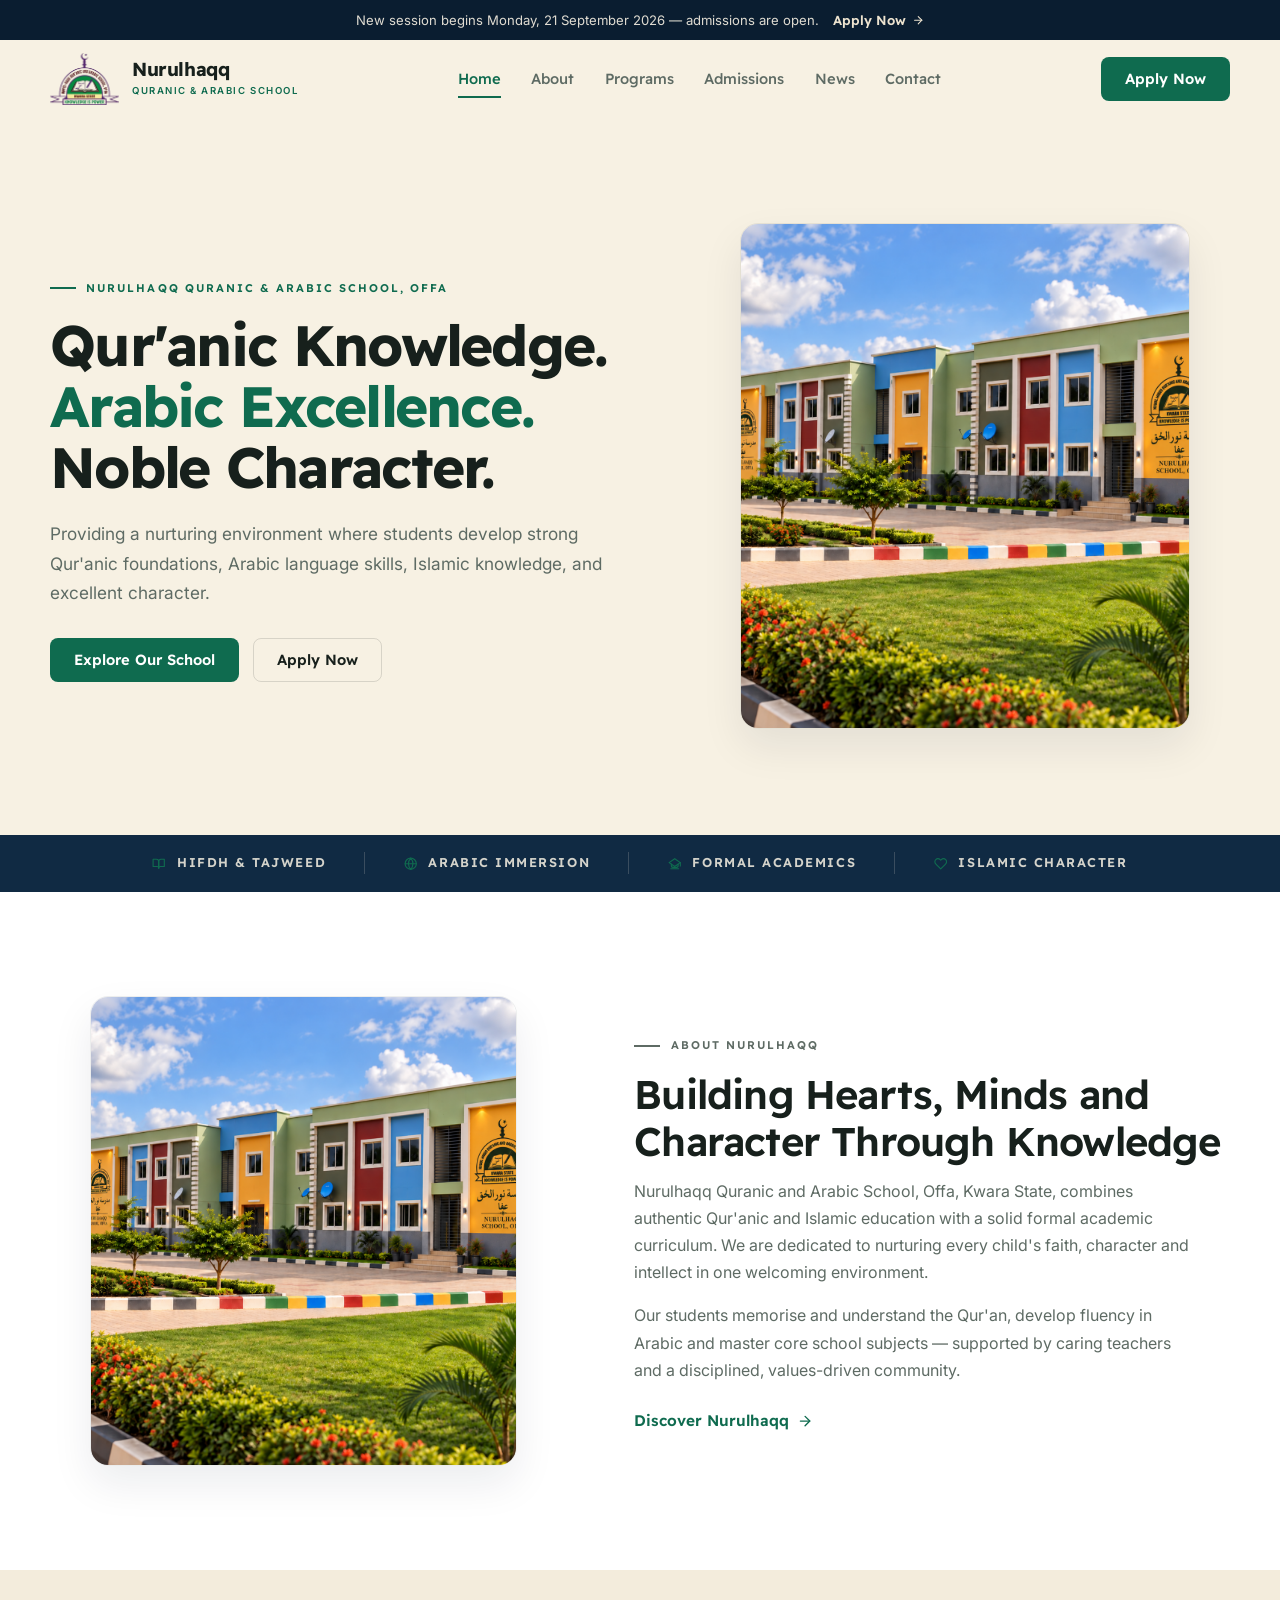
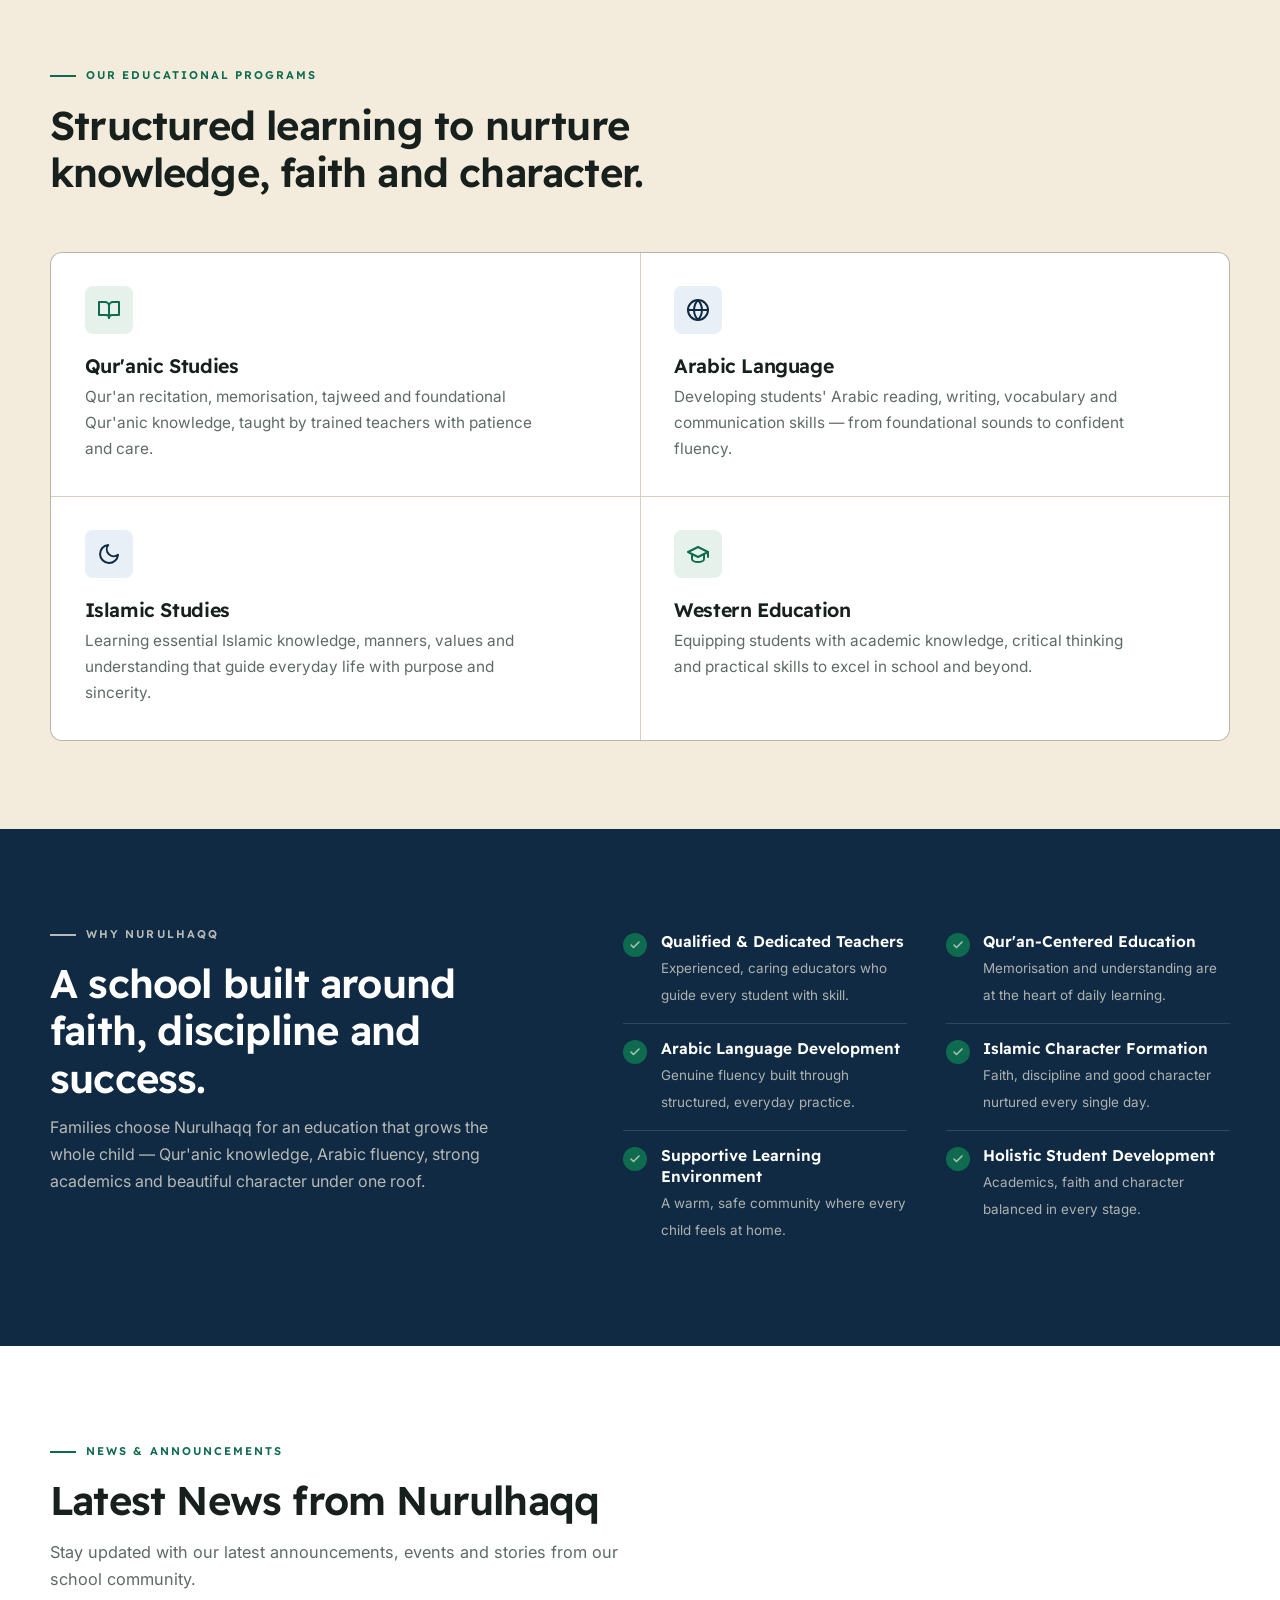
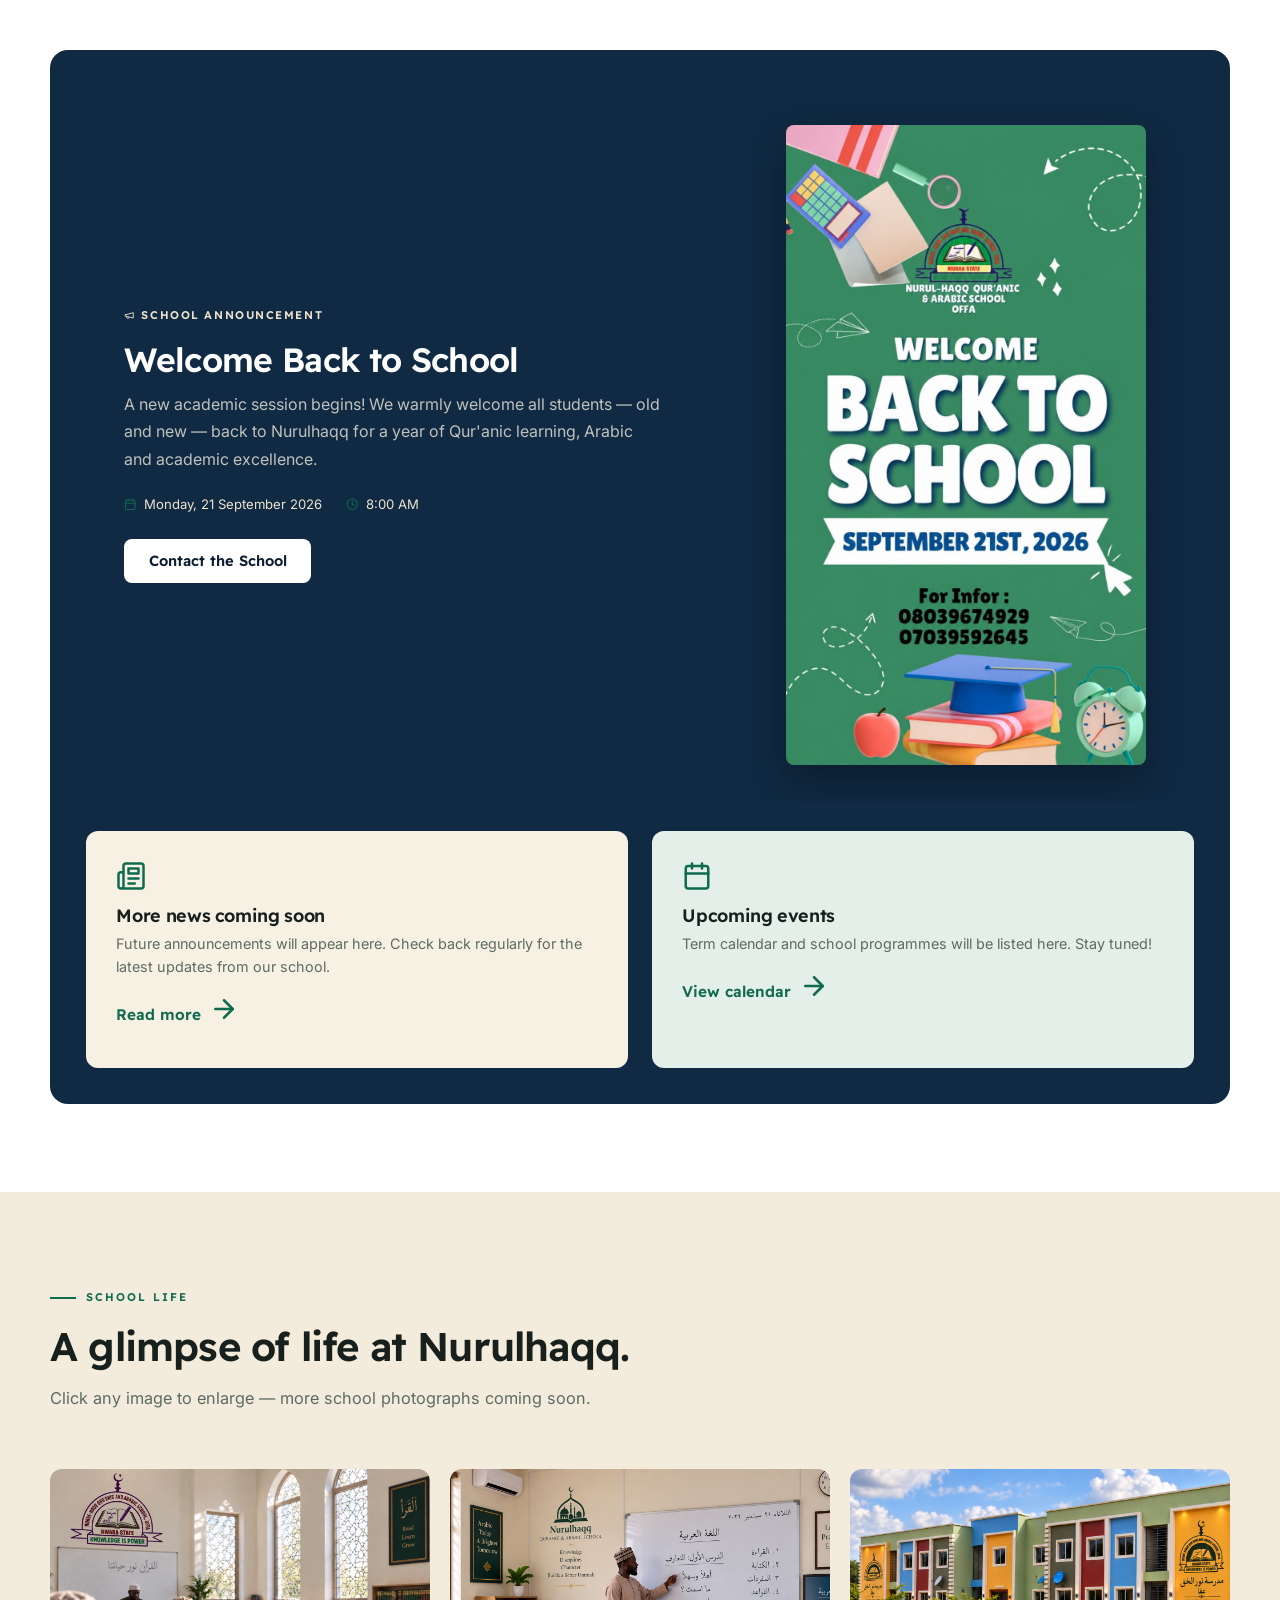
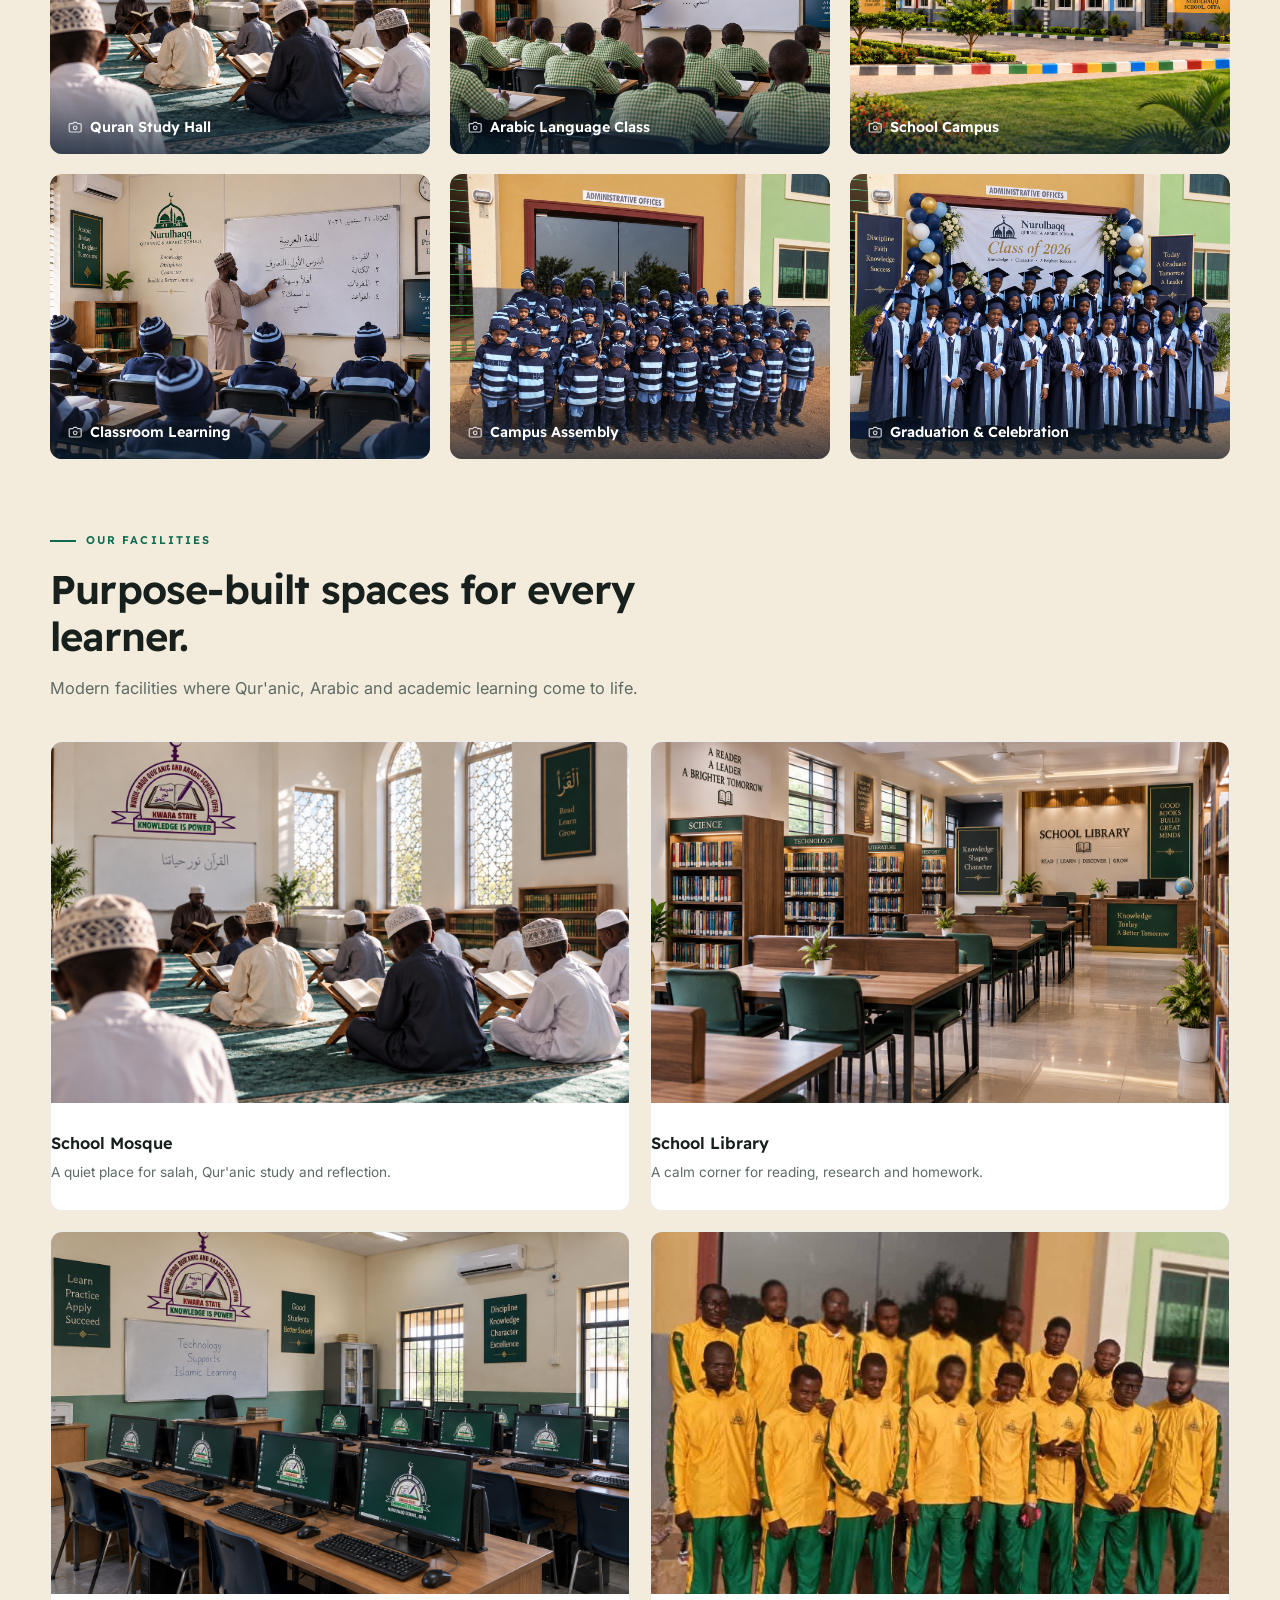
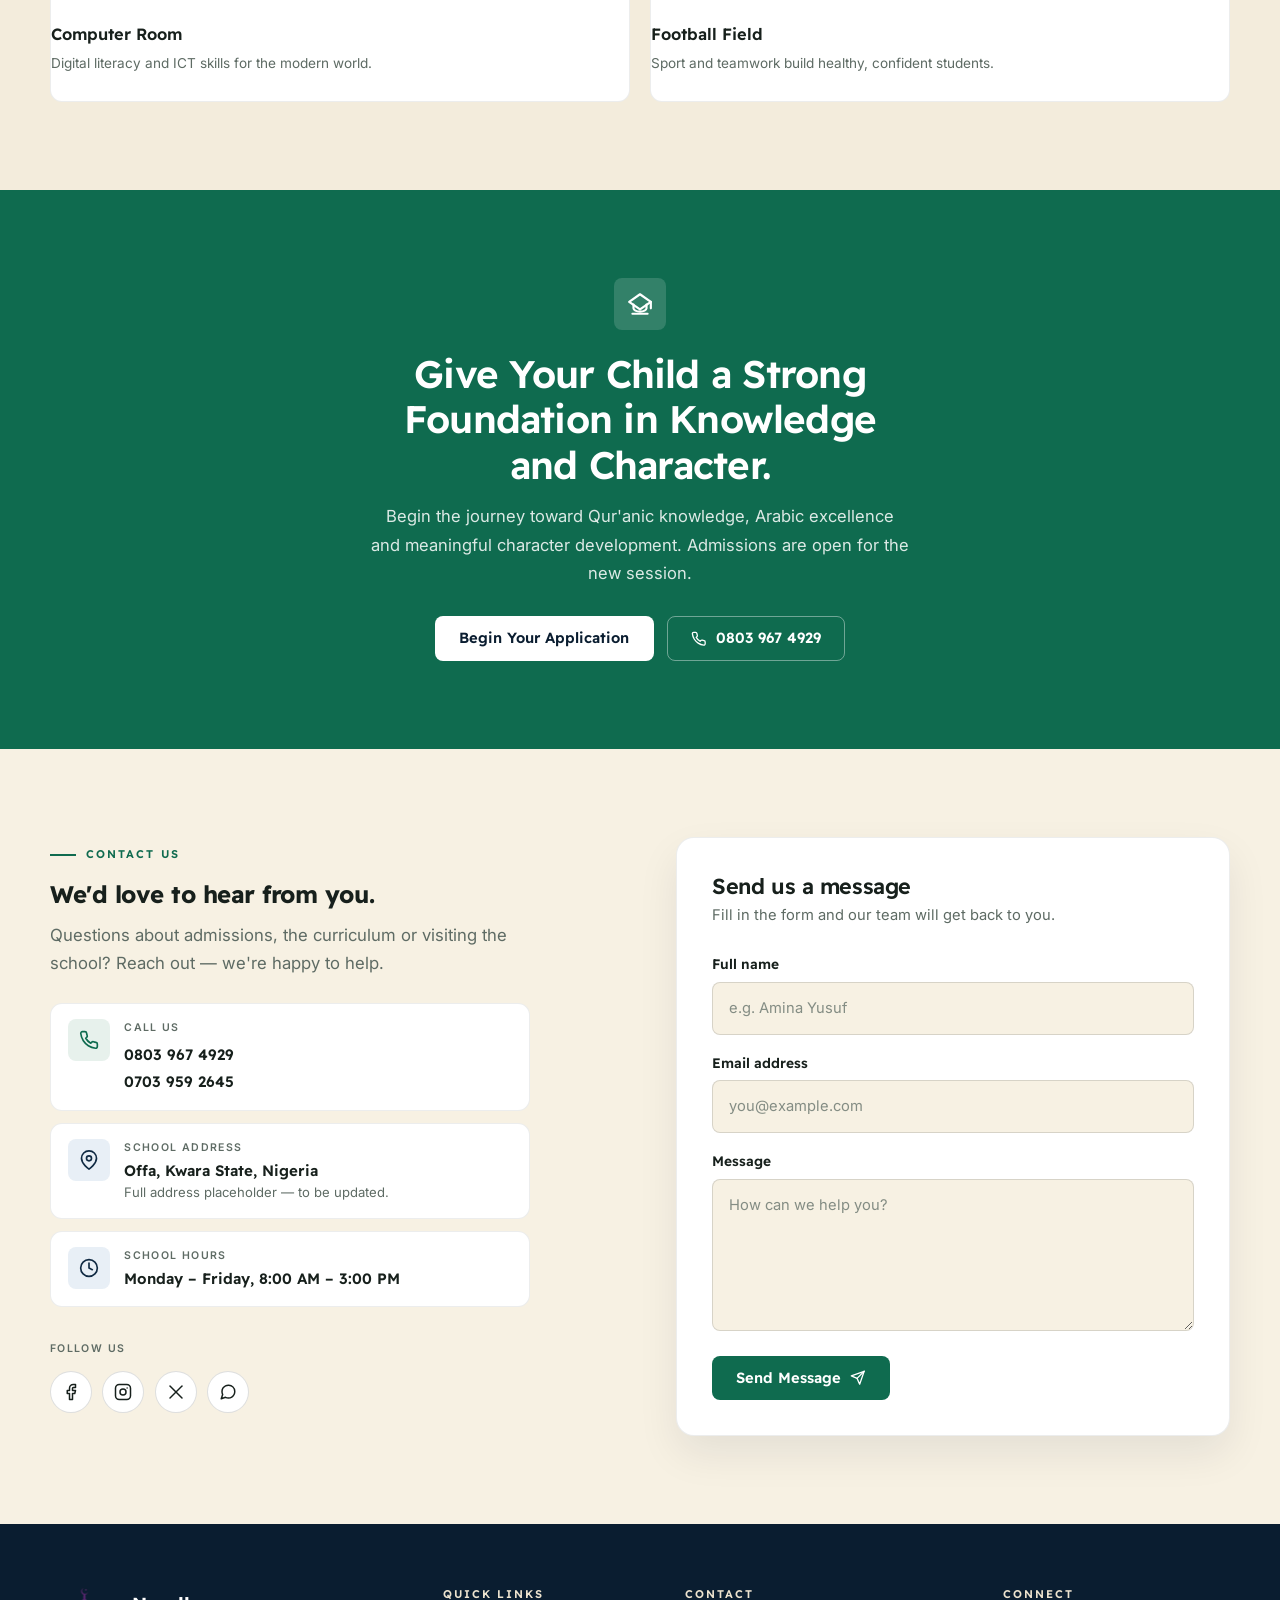
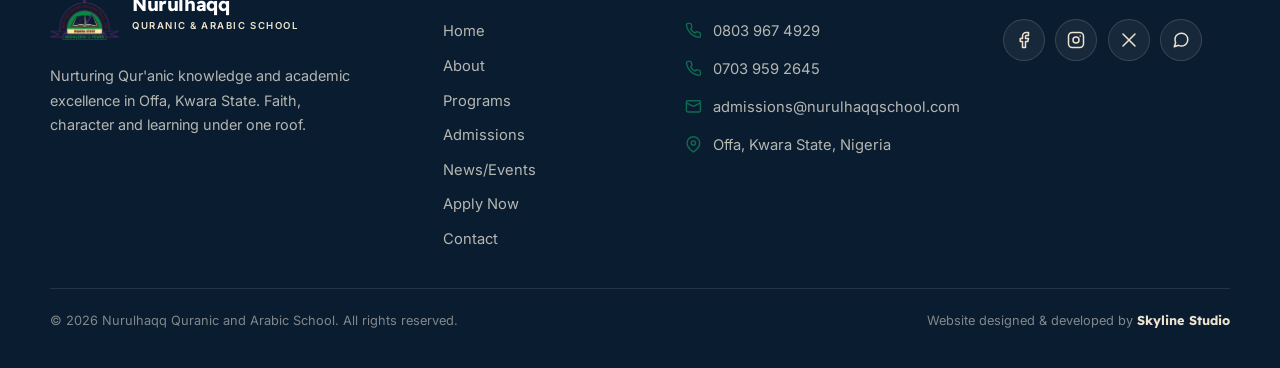
==== commit b527fc7d: "Create multi-page school website" ====
--- a/index.html
+++ b/index.html
@@ -117,7 +117,7 @@
     <div class="announce">
       <div class="announce__inner">
         <span>New session begins Monday, 21 September 2026 — admissions are open.</span>
-        <a href="#contact">
+        <a href="apply.html">
           Apply Now
           <svg><use href="#i-arrow-right" /></svg>
         </a>
@@ -129,7 +129,7 @@
     <!-- ============================================================ -->
     <header class="site-header" id="site-header">
       <div class="container nav-wrap">
-        <a href="#home" class="brand" aria-label="Nurulhaqq home">
+        <a href="index.html" class="brand" aria-label="Nurulhaqq home">
           <img src="images/school-logo.png" alt="Nurulhaqq Quranic and Arabic School crest" />
           <span>
             <span class="brand-name">Nurulhaqq</span>
@@ -138,16 +138,16 @@
         </a>
 
         <nav class="main-nav" id="main-nav" aria-label="Main navigation">
-          <a href="#home" class="is-active">Home</a>
-          <a href="#about">About</a>
-          <a href="#programs">Programs</a>
-          <a href="#admissions">Admissions</a>
-          <a href="#news">News</a>
-          <a href="#contact">Contact</a>
-          <a href="#contact" class="btn btn--primary nav-mobile-cta">Apply Now</a>
+          <a href="index.html" class="is-active" aria-current="page">Home</a>
+          <a href="about.html">About</a>
+          <a href="programs.html">Programs</a>
+          <a href="admissions.html">Admissions</a>
+          <a href="news.html">News</a>
+          <a href="contact.html">Contact</a>
+          <a href="apply.html" class="btn btn--primary nav-mobile-cta">Apply Now</a>
         </nav>
 
-        <a href="#contact" class="btn btn--primary nav-cta">Apply Now</a>
+        <a href="apply.html" class="btn btn--primary nav-cta">Apply Now</a>
 
         <button class="nav-toggle" id="nav-toggle" aria-label="Toggle menu" aria-expanded="false">
           <svg><use href="#i-menu" /></svg>
@@ -173,13 +173,8 @@
               foundations, Arabic language skills, Islamic knowledge, and excellent character.
             </p>
             <div class="hero__actions">
-              <a href="#about" class="btn btn--primary">Explore Our School</a>
-              <a href="#contact" class="btn btn--outline">Apply Now</a>
-            </div>
-            <div class="hero__chips">
-              <span class="chip"><svg><use href="#i-book" /></svg>Hifdh &amp; Tajweed</span>
-              <span class="chip"><svg><use href="#i-globe" /></svg>Arabic Language</span>
-              <span class="chip"><svg><use href="#i-grad" /></svg>Academic Excellence</span>
+              <a href="about.html" class="btn btn--primary">Explore Our School</a>
+              <a href="apply.html" class="btn btn--outline">Apply Now</a>
             </div>
           </div>
 
@@ -235,7 +230,7 @@
               master core school subjects — supported by caring teachers and a disciplined,
               values-driven community.
             </p>
-            <a href="#programs" class="link-arrow">
+            <a href="about.html" class="link-arrow">
               Discover Nurulhaqq
               <svg><use href="#i-arrow-right" /></svg>
             </a>
@@ -255,7 +250,6 @@
 
           <div class="programs__grid">
             <article class="program" data-reveal>
-              <span class="program__num">01</span>
               <div class="program__icon"><svg><use href="#i-book" /></svg></div>
               <h3 class="program__title">Qur'anic Studies</h3>
               <p class="program__text">
@@ -265,7 +259,6 @@
             </article>
 
             <article class="program" data-reveal>
-              <span class="program__num">02</span>
               <div class="program__icon program__icon--navy"><svg><use href="#i-globe" /></svg></div>
               <h3 class="program__title">Arabic Language</h3>
               <p class="program__text">
@@ -275,7 +268,6 @@
             </article>
 
             <article class="program" data-reveal>
-              <span class="program__num">03</span>
               <div class="program__icon program__icon--navy"><svg><use href="#i-moon" /></svg></div>
               <h3 class="program__title">Islamic Studies</h3>
               <p class="program__text">
@@ -285,7 +277,6 @@
             </article>
 
             <article class="program" data-reveal>
-              <span class="program__num">04</span>
               <div class="program__icon"><svg><use href="#i-grad" /></svg></div>
               <h3 class="program__title">Western Education</h3>
               <p class="program__text">
@@ -387,7 +378,7 @@
                   <span><svg><use href="#i-cal" /></svg>Monday, 21 September 2026</span>
                   <span><svg><use href="#i-clock" /></svg>8:00 AM</span>
                 </div>
-                <a href="#contact" class="btn btn--light">Contact the School</a>
+                <a href="contact.html" class="btn btn--light">Contact the School</a>
               </div>
               <div class="news__poster">
                 <img
@@ -406,13 +397,13 @@
                   Future announcements will appear here. Check back regularly for the latest
                   updates from our school.
                 </p>
-                <a href="#contact" class="link-arrow">Read more <svg><use href="#i-arrow-right" /></svg></a>
+                <a href="news.html" class="link-arrow">Read more <svg><use href="#i-arrow-right" /></svg></a>
               </div>
               <div class="news-holder news-holder--mint" data-reveal>
                 <svg><use href="#i-cal" /></svg>
                 <h4>Upcoming events</h4>
                 <p>Term calendar and school programmes will be listed here. Stay tuned!</p>
-                <a href="#admissions" class="link-arrow">View calendar <svg><use href="#i-arrow-right" /></svg></a>
+                <a href="news.html" class="link-arrow">View calendar <svg><use href="#i-arrow-right" /></svg></a>
               </div>
             </div>
           </div>
@@ -430,7 +421,7 @@
             <p>Click any image to enlarge — more school photographs coming soon.</p>
           </div>
 
-          <!-- Gallery images: illustrative stock images — swap with real school photos later -->
+          <!-- Gallery images: real school photos -->
           <div class="life__grid">
             <button type="button" class="gallery-item" data-title="Quran Study Hall" data-img="images/quran-study-hall.png" aria-label="Enlarge: Quran Study Hall photo">
               <img src="images/quran-study-hall.png" alt="Open Quran resting on a wooden reading stand in a quiet study room" loading="lazy" />
@@ -469,29 +460,28 @@
             <p>Modern facilities where Qur'anic, Arabic and academic learning come to life.</p>
           </div>
 
-          <!-- Facilities photos: illustrative stock images — swap with real school photos soon -->
           <div class="facilities__grid">
-            <button type="button" class="facility" data-title="Biology Laboratory" data-img="https://images.unsplash.com/photo-1532187863486-abf9dbad1b69?auto=format&fit=crop&w=1200&q=80" aria-label="Enlarge: Biology Laboratory photo">
-              <img src="https://images.unsplash.com/photo-1532187863486-abf9dbad1b69?auto=format&fit=crop&w=1200&q=80" alt="Empty school biology laboratory with microscopes and lab benches" loading="lazy" />
+            <button type="button" class="facility" data-title="School Mosque" data-img="images/school-mosque.png" aria-label="Enlarge: School Mosque photo">
+              <img src="images/school-mosque.png" alt="School mosque prayer hall with its peaceful interior" loading="lazy" />
               <span class="facility__body">
-                <strong>Biology Laboratory</strong>
-                <span>A bright, equipped space for practical science and discovery.</span>
+                <strong>School Mosque</strong>
+                <span>A quiet place for salah, Qur'anic study and reflection.</span>
               </span>
             </button>
 
-            <button type="button" class="facility" data-title="Chemistry Laboratory" data-img="https://images.unsplash.com/photo-1532094349884-543bc11b234d?auto=format&fit=crop&w=1200&q=80" aria-label="Enlarge: Chemistry Laboratory photo">
-              <img src="https://images.unsplash.com/photo-1532094349884-543bc11b234d?auto=format&fit=crop&w=1200&q=80" alt="Chemistry laboratory with glassware and conical flasks on a bench" loading="lazy" />
+            <button type="button" class="facility" data-title="School Library" data-img="images/school-library.png" aria-label="Enlarge: School Library photo">
+              <img src="images/school-library.png" alt="School library with tall bookshelves and reading tables" loading="lazy" />
               <span class="facility__body">
-                <strong>Chemistry Laboratory</strong>
-                <span>From glassware to experiments, made safe and hands-on.</span>
+                <strong>School Library</strong>
+                <span>A calm corner for reading, research and homework.</span>
               </span>
             </button>
 
-            <button type="button" class="facility" data-title="Physics Laboratory" data-img="https://images.unsplash.com/photo-1581092160562-40aa08e78837?auto=format&fit=crop&w=1200&q=80" aria-label="Enlarge: Physics Laboratory photo">
-              <img src="https://images.unsplash.com/photo-1581092160562-40aa08e78837?auto=format&fit=crop&w=1200&q=80" alt="Physics laboratory workbench with electronic measuring equipment" loading="lazy" />
+            <button type="button" class="facility" data-title="Computer Room" data-img="images/computer-room.png" aria-label="Enlarge: Computer Room photo">
+              <img src="images/computer-room.png" alt="School computer room with rows of desktop computers" loading="lazy" />
               <span class="facility__body">
-                <strong>Physics Laboratory</strong>
-                <span>Experimentation and measurement skills in action.</span>
+                <strong>Computer Room</strong>
+                <span>Digital literacy and ICT skills for the modern world.</span>
               </span>
             </button>
 
@@ -502,31 +492,6 @@
                 <span>Sport and teamwork build healthy, confident students.</span>
               </span>
             </button>
-
-            <button type="button" class="facility" data-title="School Mosque" data-img="images/school-mosque.png" aria-label="Enlarge: School Mosque photo">
-              <img src="images/school-mosque.png" alt="School mosque prayer hall with ornate Islamic interior" loading="lazy" />
-              <span class="facility__body">
-                <strong>School Mosque</strong>
-                <span>A quiet place for salah, Qur'anic study and reflection.</span>
-              </span>
-            </button>
-
-            <div class="facilities__stack">
-              <button type="button" class="facility" data-title="School Library" data-img="images/school-library.png" aria-label="Enlarge: School Library photo">
-                <img src="images/school-library.png" alt="School library with tall bookshelves and reading tables" loading="lazy" />
-                <span class="facility__body">
-                  <strong>School Library</strong>
-                  <span>A calm corner for reading, research and homework.</span>
-                </span>
-              </button>
-              <button type="button" class="facility" data-title="Computer Room" data-img="images/computer-room.png" aria-label="Enlarge: Computer Room photo">
-                <img src="images/computer-room.png" alt="School computer room with rows of desktop computers" loading="lazy" />
-                <span class="facility__body">
-                  <strong>Computer Room</strong>
-                  <span>Digital literacy and ICT skills for the modern world.</span>
-                </span>
-              </button>
-            </div>
           </div>
         </div>
       </section>
@@ -545,7 +510,7 @@
             character development. Admissions are open for the new session.
           </p>
           <div class="cta__actions">
-            <a href="#contact" class="btn btn--light">Begin Your Application</a>
+            <a href="apply.html" class="btn btn--light">Begin Your Application</a>
             <a href="tel:08039674929" class="btn btn--ghost-light">
               <svg><use href="#i-phone" /></svg>
               0803 967 4929
@@ -645,7 +610,7 @@
     <footer class="footer">
       <div class="container footer__grid">
         <div>
-          <a href="#home" class="brand" aria-label="Nurulhaqq home">
+          <a href="index.html" class="brand" aria-label="Nurulhaqq home">
             <img src="images/school-logo.png" alt="Nurulhaqq Quranic and Arabic School crest" />
             <span>
               <span class="brand-name">Nurulhaqq</span>
@@ -661,12 +626,13 @@
         <div>
           <h3 class="footer__title">Quick Links</h3>
           <div class="footer__links">
-            <a href="#home">Home</a>
-            <a href="#about">About</a>
-            <a href="#programs">Programs</a>
-            <a href="#admissions">Admissions</a>
-            <a href="#news">News/Events</a>
-            <a href="#contact">Contact</a>
+            <a href="index.html">Home</a>
+            <a href="about.html">About</a>
+            <a href="programs.html">Programs</a>
+            <a href="admissions.html">Admissions</a>
+            <a href="news.html">News/Events</a>
+            <a href="apply.html">Apply Now</a>
+            <a href="contact.html">Contact</a>
           </div>
         </div>
 
@@ -682,6 +648,10 @@
               <a href="tel:07039592645">0703 959 2645</a>
             </div>
             <div>
+              <svg><use href="#i-mail" /></svg>
+              <a href="mailto:admissions@nurulhaqqschool.com">admissions@nurulhaqqschool.com</a>
+            </div>
+            <div>
               <svg><use href="#i-pin" /></svg>
               <span>Offa, Kwara State, Nigeria</span>
             </div>
@@ -694,7 +664,7 @@
             <a href="#" aria-label="Facebook"><svg><use href="#i-facebook" /></svg></a>
             <a href="#" aria-label="Instagram"><svg><use href="#i-instagram" /></svg></a>
             <a href="#" aria-label="X (Twitter)"><svg><use href="#i-twitter" /></svg></a>
-            <a href="#" aria-label="WhatsApp"><svg><use href="#i-whats" /></svg></a>
+            <a href="https://wa.me/2348039674929" aria-label="WhatsApp"><svg><use href="#i-whats" /></svg></a>
           </div>
         </div>
       </div>
--- a/styles.css
+++ b/styles.css
@@ -1,6 +1,6 @@
 /* =====================================================================
    Nurulhaqq Quranic & Arabic School, Offa
-   Design system — flat-minimal, inspired by premium school landing pages
+   Design system — restrained, institutional
    Fonts: Readex Pro (display) + Inter (body)
    Palette: Emerald #0F6B4F · Navy #102A43 · Cream #F7F1E3 · Beige #EDE3CF
    ===================================================================== */
@@ -17,13 +17,13 @@
   --white: #FFFFFF;
   --ink: #17201C;
   --muted: #5E6B64;
-  --line: rgba(23, 32, 28, 0.12);
+  --line: rgba(23, 32, 28, 0.14);
   --line-soft: rgba(23, 32, 28, 0.08);
-  --radius-lg: 28px;
-  --radius-md: 18px;
-  --radius-sm: 12px;
-  --shadow-soft: 0 22px 55px rgba(10, 29, 48, 0.10);
-  --shadow-lift: 0 30px 70px rgba(10, 29, 48, 0.14);
+  --radius-lg: 18px;
+  --radius-md: 12px;
+  --radius-sm: 8px;
+  --shadow-soft: 0 18px 40px rgba(10, 29, 48, 0.08);
+  --shadow-lift: 0 26px 55px rgba(10, 29, 48, 0.12);
   --font-display: "Readex Pro", "Trebuchet MS", sans-serif;
   --font-body: "Inter", "Segoe UI", system-ui, sans-serif;
 }
@@ -52,7 +52,7 @@
 h1, h2, h3, h4 {
   font-family: var(--font-display);
   color: var(--ink);
-  line-height: 1.16;
+  line-height: 1.18;
   letter-spacing: -0.02em;
   margin: 0 0 0.75rem;
 }
@@ -60,6 +60,17 @@
 p { margin: 0 0 1rem; }
 
 [id] { scroll-margin-top: 96px; }
+
+::selection { background: var(--emerald); color: #fff; }
+
+a:focus-visible,
+button:focus-visible,
+.gallery-item:focus-visible,
+.facility:focus-visible {
+  outline: 2px solid var(--emerald);
+  outline-offset: 3px;
+  border-radius: 4px;
+}
 
 .container {
   width: min(1180px, 100% - 3rem);
@@ -67,68 +78,49 @@
 }
 
 .section {
-  padding-block: clamp(3.75rem, 8vw, 7rem);
-}
-
-.section--tight { padding-block: clamp(3rem, 6vw, 5rem); }
+  padding-block: clamp(3.5rem, 7vw, 5.5rem);
+}
+
+.section--tight { padding-block: clamp(2.75rem, 5vw, 4rem); }
 
 /* ---------- Eyebrow / section heading ---------- */
 
 .eyebrow {
   display: inline-flex;
   align-items: center;
-  gap: 0.7rem;
-  margin: 0 0 1.1rem;
-  font-family: var(--font-display);
-  font-size: 0.72rem;
-  font-weight: 600;
-  letter-spacing: 0.22em;
+  gap: 0.65rem;
+  margin: 0 0 1rem;
+  font-family: var(--font-display);
+  font-size: 0.7rem;
+  font-weight: 600;
+  letter-spacing: 0.18em;
   text-transform: uppercase;
   color: var(--emerald);
 }
 
 .eyebrow::before {
   content: "";
-  width: 30px;
+  width: 26px;
   height: 2px;
-  border-radius: 2px;
   background: currentColor;
 }
 
-.eyebrow--center::after {
-  content: "";
-  width: 30px;
-  height: 2px;
-  border-radius: 2px;
-  background: currentColor;
-}
-
 .eyebrow--light { color: var(--beige); }
 
 .section-head h2 {
-  font-size: clamp(1.85rem, 3.4vw, 3rem);
-  font-weight: 600;
-  max-width: 22ch;
-}
-
-.section-head--center {
-  max-width: 720px;
-  margin-inline: auto;
-  text-align: center;
-}
-
-.section-head--center .eyebrow { justify-content: center; }
+  font-size: clamp(1.65rem, 3.2vw, 2.5rem);
+  font-weight: 600;
+  max-width: 24ch;
+}
 
 .section-head p:last-child {
-  margin-top: 1rem;
+  margin-top: 0.9rem;
   color: var(--muted);
-  font-size: 1.05rem;
+  font-size: 1.02rem;
   max-width: 60ch;
 }
 
-.section-head--center p:last-child { margin-inline: auto; }
-
-.lead { font-size: 1.06rem; color: var(--muted); }
+.lead { font-size: 1.05rem; color: var(--muted); }
 
 /* ---------- Buttons ---------- */
 
@@ -136,20 +128,20 @@
   display: inline-flex;
   align-items: center;
   justify-content: center;
-  gap: 0.6rem;
-  padding: 1rem 1.75rem;
+  gap: 0.55rem;
+  padding: 0.85rem 1.45rem;
   border: 1.5px solid transparent;
-  border-radius: 999px;
-  font-family: var(--font-display);
-  font-size: 0.95rem;
+  border-radius: var(--radius-sm);
+  font-family: var(--font-display);
+  font-size: 0.92rem;
   font-weight: 600;
   line-height: 1;
   cursor: pointer;
-  transition: transform 0.18s ease, background 0.2s ease, color 0.2s ease,
-    border-color 0.2s ease, box-shadow 0.2s ease;
-}
-
-.btn:hover { transform: translateY(-2px); }
+  transition: background 0.2s ease, color 0.2s ease, border-color 0.2s ease,
+    transform 0.15s ease, box-shadow 0.2s ease;
+}
+
+.btn:hover { transform: translateY(-1px); }
 
 .btn:active { transform: translateY(0); }
 
@@ -157,7 +149,7 @@
 
 .btn--primary { background: var(--emerald); color: #fff; }
 
-.btn--primary:hover { background: var(--emerald-deep); box-shadow: 0 14px 30px rgba(15, 107, 79, 0.25); }
+.btn--primary:hover { background: var(--emerald-deep); box-shadow: 0 12px 26px rgba(15, 107, 79, 0.22); }
 
 .btn--outline { border-color: var(--line); color: var(--ink); background: transparent; }
 
@@ -165,27 +157,27 @@
 
 .btn--light { background: var(--white); color: var(--navy-deep); }
 
-.btn--light:hover { background: var(--cream); box-shadow: 0 12px 26px rgba(10, 29, 48, 0.18); }
-
-.btn--ghost-light { border-color: rgba(255, 255, 255, 0.45); color: #fff; background: transparent; }
-
-.btn--ghost-light:hover { border-color: #fff; background: rgba(255, 255, 255, 0.1); }
+.btn--light:hover { background: var(--cream); box-shadow: 0 10px 22px rgba(10, 29, 48, 0.16); }
+
+.btn--ghost-light { border-color: rgba(255, 255, 255, 0.4); color: #fff; background: transparent; }
+
+.btn--ghost-light:hover { border-color: #fff; background: rgba(255, 255, 255, 0.08); }
 
 .btn--block { width: 100%; }
 
 .link-arrow {
   display: inline-flex;
   align-items: center;
-  gap: 0.55rem;
-  font-family: var(--font-display);
-  font-weight: 600;
-  font-size: 0.98rem;
+  gap: 0.5rem;
+  font-family: var(--font-display);
+  font-weight: 600;
+  font-size: 0.96rem;
   color: var(--emerald);
 }
 
-.link-arrow svg { width: 1.1em; height: 1.1em; transition: transform 0.2s ease; }
-
-.link-arrow:hover svg { transform: translateX(5px); }
+.link-arrow svg { width: 1.05em; height: 1.05em; transition: transform 0.2s ease; }
+
+.link-arrow:hover svg { transform: translateX(4px); }
 
 /* ---------- Header / navigation ---------- */
 
@@ -193,16 +185,16 @@
   position: sticky;
   top: 0;
   z-index: 60;
-  background: rgba(247, 241, 227, 0.92);
-  backdrop-filter: blur(12px);
+  background: rgba(247, 241, 227, 0.94);
+  backdrop-filter: blur(8px);
+  border-bottom: 1px solid transparent;
   transition: background 0.25s ease, box-shadow 0.25s ease, border-color 0.25s ease;
-  border-bottom: 1px solid transparent;
 }
 
 .site-header.is-scrolled {
-  background: rgba(255, 255, 255, 0.96);
+  background: rgba(255, 255, 255, 0.97);
   border-color: var(--line-soft);
-  box-shadow: 0 8px 28px rgba(10, 29, 48, 0.06);
+  box-shadow: 0 8px 24px rgba(10, 29, 48, 0.05);
 }
 
 .nav-wrap {
@@ -210,7 +202,7 @@
   align-items: center;
   justify-content: space-between;
   gap: 1.5rem;
-  min-height: 82px;
+  min-height: 78px;
 }
 
 .brand {
@@ -219,12 +211,12 @@
   gap: 0.8rem;
 }
 
-.brand img { height: 54px; width: auto; }
+.brand img { height: 52px; width: auto; }
 
 .brand-name {
   display: block;
   font-family: var(--font-display);
-  font-size: 1.22rem;
+  font-size: 1.18rem;
   font-weight: 700;
   letter-spacing: -0.02em;
   color: var(--ink);
@@ -233,9 +225,9 @@
 
 .brand-tag {
   display: block;
-  font-size: 0.62rem;
-  font-weight: 600;
-  letter-spacing: 0.18em;
+  font-size: 0.6rem;
+  font-weight: 600;
+  letter-spacing: 0.16em;
   text-transform: uppercase;
   color: var(--emerald);
   margin-top: 0.2rem;
@@ -244,16 +236,16 @@
 .main-nav {
   display: flex;
   align-items: center;
-  gap: 2.1rem;
+  gap: 1.9rem;
 }
 
 .main-nav a {
   position: relative;
   font-family: var(--font-display);
-  font-size: 0.95rem;
+  font-size: 0.92rem;
   font-weight: 500;
-  color: rgba(23, 32, 28, 0.72);
-  padding: 0.35rem 0;
+  color: var(--muted);
+  padding: 0.3rem 0;
   transition: color 0.2s ease;
 }
 
@@ -264,32 +256,30 @@
   bottom: -2px;
   width: 100%;
   height: 2px;
-  border-radius: 2px;
   background: var(--emerald);
   transform: scaleX(0);
   transform-origin: left;
-  transition: transform 0.22s ease;
-}
-
-.main-nav a:hover,
-.main-nav a.is-active {
-  color: var(--ink);
-}
+  transition: transform 0.2s ease;
+}
+
+.main-nav a:hover { color: var(--ink); }
 
 .main-nav a:hover::after,
 .main-nav a.is-active::after { transform: scaleX(1); }
 
+.main-nav a.is-active { color: var(--emerald); }
+
 .nav-cta { white-space: nowrap; }
 
 .nav-mobile-cta { display: none; }
 
 .nav-toggle {
   display: none;
-  width: 46px;
-  height: 46px;
+  width: 44px;
+  height: 44px;
   border: 1px solid var(--line);
   background: transparent;
-  border-radius: 12px;
+  border-radius: var(--radius-sm);
   cursor: pointer;
   place-items: center;
 }
@@ -311,7 +301,7 @@
   align-items: center;
   justify-content: center;
   gap: 0.4rem 0.9rem;
-  padding: 0.6rem 1rem;
+  padding: 0.55rem 1rem;
 }
 
 .announce a {
@@ -327,78 +317,49 @@
 
 .announce a:hover { text-decoration: underline; text-underline-offset: 3px; }
 
-/* ---------- Hero ---------- */
+/* ---------- Hero (home) ---------- */
 
 .hero {
-  position: relative;
-  overflow: hidden;
-  padding-block: clamp(3.5rem, 7vw, 6rem) clamp(4rem, 8vw, 7rem);
+  padding-block: clamp(3.5rem, 7vw, 5.5rem) clamp(3.75rem, 7vw, 6rem);
 }
 
 .hero__grid {
   display: grid;
-  grid-template-columns: 1.08fr 0.92fr;
-  gap: clamp(2.5rem, 5vw, 5rem);
-  align-items: center;
-}
-
-.hero__copy { position: relative; z-index: 2; }
+  grid-template-columns: 1.05fr 0.95fr;
+  gap: clamp(2.5rem, 5vw, 4.5rem);
+  align-items: center;
+}
 
 .hero__title {
-  font-size: clamp(2.6rem, 5.6vw, 4.7rem);
+  font-size: clamp(2.3rem, 4.8vw, 3.55rem);
   font-weight: 700;
-  line-height: 1.04;
-  letter-spacing: -0.035em;
-  margin-bottom: 1.6rem;
+  line-height: 1.08;
+  letter-spacing: -0.03em;
+  margin-bottom: 1.35rem;
 }
 
 .hero__title .accent { color: var(--emerald); }
-
-.hero__title .accent--navy { color: var(--navy); }
 
 .hero__lede {
   max-width: 52ch;
-  font-size: 1.12rem;
+  font-size: 1.08rem;
   color: var(--muted);
-  margin-bottom: 2.2rem;
+  margin-bottom: 1.9rem;
 }
 
 .hero__actions {
   display: flex;
   flex-wrap: wrap;
-  gap: 1rem;
-}
-
-.hero__chips {
-  display: flex;
-  flex-wrap: wrap;
-  gap: 0.65rem;
-  margin-top: 2.6rem;
-}
-
-.chip {
-  display: inline-flex;
-  align-items: center;
-  gap: 0.5rem;
-  padding: 0.55rem 1rem;
-  border: 1px solid var(--line);
-  border-radius: 999px;
-  font-family: var(--font-display);
-  font-size: 0.82rem;
-  font-weight: 500;
-  color: var(--ink);
-  background: rgba(255, 255, 255, 0.6);
-}
-
-.chip svg { width: 1.05em; height: 1.05em; color: var(--emerald); }
-
-.hero__media { position: relative; z-index: 1; }
+  gap: 0.85rem;
+}
+
+.hero__media { min-width: 0; }
 
 .hero__photo {
-  position: relative;
-  border-radius: 34px;
+  border-radius: var(--radius-lg);
   overflow: hidden;
-  aspect-ratio: 5 / 5.2;
+  aspect-ratio: 4 / 4.5;
+  border: 1px solid var(--line-soft);
   box-shadow: var(--shadow-soft);
 }
 
@@ -408,58 +369,12 @@
   object-fit: cover;
 }
 
-/* flat decorative shapes behind the photo */
-.hero__media::before {
-  content: "";
-  position: absolute;
-  z-index: -1;
-  top: -34px;
-  right: -30px;
-  width: 62%;
-  height: 56%;
-  border-radius: 34px;
-  background: var(--emerald);
-}
-
-.hero__media::after {
-  content: "";
-  position: absolute;
-  z-index: -1;
-  bottom: -30px;
-  left: -36px;
-  width: 46%;
-  height: 52%;
-  border-radius: 50%;
-  background: var(--beige);
-}
-
-.hero__badge {
-  position: absolute;
-  left: -18px;
-  bottom: 34px;
-  display: flex;
-  align-items: center;
-  gap: 0.7rem;
-  padding: 0.8rem 1.15rem;
-  background: var(--white);
-  border: 1px solid var(--line-soft);
-  border-radius: 16px;
-  box-shadow: var(--shadow-soft);
-  font-family: var(--font-display);
-  font-weight: 600;
-  font-size: 0.9rem;
-  color: var(--ink);
-}
-
-.hero__badge svg { width: 1.25rem; height: 1.25rem; color: var(--emerald); }
-
 /* ---------- Statement / trust strip ---------- */
 
 .strip {
   background: var(--navy);
   color: rgba(247, 241, 227, 0.85);
-  padding-block: 1.25rem;
-  overflow: hidden;
+  padding-block: 1.1rem;
 }
 
 .strip__inner {
@@ -467,22 +382,24 @@
   flex-wrap: wrap;
   align-items: center;
   justify-content: center;
-  gap: 0.8rem 2.2rem;
+  gap: 0.75rem 2.4rem;
 }
 
 .strip__item {
   display: inline-flex;
   align-items: center;
-  gap: 0.8rem;
-  font-family: var(--font-display);
-  font-size: 0.82rem;
-  font-weight: 600;
-  letter-spacing: 0.14em;
+  gap: 0.7rem;
+  font-family: var(--font-display);
+  font-size: 0.8rem;
+  font-weight: 600;
+  letter-spacing: 0.12em;
   text-transform: uppercase;
   white-space: nowrap;
 }
 
-.strip__item svg { width: 1.1em; height: 1.1em; color: var(--emerald); }
+.strip__item + .strip__item { border-left: 1px solid rgba(247, 241, 227, 0.18); padding-left: 2.4rem; }
+
+.strip__item svg { width: 1.05em; height: 1.05em; color: var(--emerald); }
 
 /* ---------- About ---------- */
 
@@ -490,18 +407,16 @@
 
 .about__grid {
   display: grid;
-  grid-template-columns: 0.94fr 1.06fr;
-  gap: clamp(2.5rem, 6vw, 5.5rem);
-  align-items: center;
-}
-
-.about__media { position: relative; }
+  grid-template-columns: 0.92fr 1.08fr;
+  gap: clamp(2.5rem, 6vw, 5rem);
+  align-items: center;
+}
 
 .about__photo {
-  position: relative;
-  border-radius: 30px;
+  border-radius: var(--radius-lg);
   overflow: hidden;
-  aspect-ratio: 4 / 4.35;
+  aspect-ratio: 4 / 4.4;
+  border: 1px solid var(--line-soft);
   box-shadow: var(--shadow-soft);
 }
 
@@ -509,238 +424,167 @@
   width: 100%;
   height: 100%;
   object-fit: cover;
-  object-position: center 28%;
-}
-
-.about__media::before {
-  content: "";
-  position: absolute;
-  z-index: 0;
-  top: 26px;
-  left: 26px;
-  width: 100%;
-  height: 100%;
-  border-radius: 30px;
-  background: var(--beige);
-}
-
-.about__media .about__photo { z-index: 1; }
-
-.about__tag {
-  position: absolute;
-  z-index: 2;
-  right: -14px;
-  bottom: 30px;
-  display: inline-flex;
-  align-items: center;
-  gap: 0.5rem;
-  padding: 0.7rem 1.05rem;
-  border-radius: 14px;
-  background: var(--emerald);
-  color: #fff;
-  font-family: var(--font-display);
-  font-weight: 600;
-  font-size: 0.82rem;
-  box-shadow: var(--shadow-soft);
-}
-
-.about__tag svg { width: 1rem; height: 1rem; }
-
-.about__copy .eyebrow { margin-top: 0; }
+}
 
 .about__copy h2 {
-  font-size: clamp(1.85rem, 3.4vw, 2.9rem);
-  font-weight: 600;
-}
-
-.about__copy p { color: var(--muted); max-width: 54ch; }
-
-.about__copy .link-arrow { margin-top: 0.6rem; }
-
-/* ---------- Programs ---------- */
+  font-size: clamp(1.65rem, 3.2vw, 2.5rem);
+  font-weight: 600;
+}
+
+.about__copy p { color: var(--muted); max-width: 56ch; }
+
+.about__copy .link-arrow { margin-top: 0.5rem; }
+
+/* ---------- Programs (home) ---------- */
 
 .programs { background: var(--beige-soft); }
 
 .programs__grid {
   display: grid;
   grid-template-columns: repeat(2, 1fr);
-  gap: 1.4rem;
-  margin-top: clamp(2.5rem, 5vw, 4rem);
+  gap: 1px;
+  margin-top: clamp(2.25rem, 4.5vw, 3.5rem);
+  border: 1px solid var(--line);
+  background: var(--line);
+  border-radius: var(--radius-md);
+  overflow: hidden;
 }
 
 .program {
-  position: relative;
   background: var(--white);
-  border: 1px solid var(--line-soft);
-  border-radius: var(--radius-lg);
-  padding: clamp(1.6rem, 3vw, 2.4rem);
-  overflow: hidden;
-  transition: transform 0.22s ease, box-shadow 0.22s ease, border-color 0.22s ease;
-}
-
-.program:hover {
-  transform: translateY(-5px);
-  box-shadow: var(--shadow-soft);
-  border-color: rgba(15, 107, 79, 0.35);
-}
-
-.program__num {
-  position: absolute;
-  top: 0.6rem;
-  right: 1.4rem;
-  font-family: var(--font-display);
-  font-size: 3.4rem;
-  font-weight: 700;
-  letter-spacing: -0.03em;
-  color: rgba(15, 107, 79, 0.1);
-  line-height: 1;
-  transition: color 0.22s ease;
-}
-
-.program:hover .program__num { color: rgba(15, 107, 79, 0.22); }
+  padding: clamp(1.5rem, 3vw, 2.1rem);
+}
+
+.program:nth-child(odd):not(:last-child) {
+  border-right: 0;
+}
 
 .program__icon {
   display: grid;
   place-items: center;
-  width: 54px;
-  height: 54px;
-  border-radius: 16px;
+  width: 48px;
+  height: 48px;
+  border-radius: var(--radius-sm);
   background: #E7F1EC;
   color: var(--emerald);
 }
 
 .program__icon--navy { background: #E8EFF6; color: var(--navy); }
 
-.program__icon svg { width: 25px; height: 25px; }
+.program__icon svg { width: 24px; height: 24px; }
 
 .program__title {
-  margin: 1.4rem 0 0.5rem;
-  font-size: 1.32rem;
-  font-weight: 600;
-}
-
-.program__text { color: var(--muted); font-size: 0.97rem; max-width: 44ch; }
+  margin: 1.2rem 0 0.45rem;
+  font-size: 1.22rem;
+  font-weight: 600;
+}
+
+.program__text {
+  color: var(--muted);
+  font-size: 0.96rem;
+  max-width: 46ch;
+  margin-bottom: 0;
+}
+
+.program ul {
+  margin: 1rem 0 0;
+  padding-left: 1.15rem;
+  color: var(--muted);
+  font-size: 0.9rem;
+  line-height: 1.85;
+}
 
 /* ---------- Why Nurulhaqq ---------- */
 
-.why { background: var(--navy); position: relative; overflow: hidden; color: rgba(247, 241, 227, 0.85); }
-
-.why::before {
-  content: "";
-  position: absolute;
-  inset: 0;
-  background-image: url("data:image/svg+xml,%3Csvg xmlns='http://www.w3.org/2000/svg' width='64' height='64' viewBox='0 0 64 64'%3E%3Cg fill='none' stroke='%23F7F1E3' stroke-opacity='0.05' stroke-width='1.4'%3E%3Cpath d='M32 2 L39.5 32 L32 62 L24.5 32 Z'/%3E%3Cpath d='M2 32 L32 24.5 L62 32 L32 39.5 Z'/%3E%3Ccircle cx='32' cy='32' r='7'/%3E%3C/g%3E%3C/svg%3E");
-  background-size: 64px 64px;
-  pointer-events: none;
+.why {
+  background: var(--navy);
+  color: rgba(247, 241, 227, 0.85);
 }
 
 .why__grid {
-  position: relative;
   display: grid;
   grid-template-columns: 0.9fr 1.1fr;
-  gap: clamp(2.5rem, 6vw, 5.5rem);
+  gap: clamp(2.5rem, 6vw, 5rem);
   align-items: start;
 }
 
 .why__head h2 {
   color: #fff;
-  font-size: clamp(1.85rem, 3.4vw, 2.9rem);
-  font-weight: 600;
-}
-
-.why__head p { color: rgba(247, 241, 227, 0.75); max-width: 48ch; }
-
-.why__quote {
-  display: inline-flex;
-  align-items: center;
-  gap: 0.6rem;
-  margin-top: 1.6rem;
-  padding: 0.75rem 1.15rem;
-  border: 1px solid rgba(247, 241, 227, 0.22);
-  border-radius: 999px;
-  font-family: var(--font-display);
-  font-weight: 600;
-  font-size: 0.9rem;
-  color: var(--beige);
-}
-
-.why__quote svg { width: 1.05rem; height: 1.05rem; color: #35B489; }
+  font-size: clamp(1.65rem, 3.2vw, 2.5rem);
+  font-weight: 600;
+}
+
+.why__head p { color: rgba(247, 241, 227, 0.72); max-width: 48ch; }
 
 .why__list {
   display: grid;
   grid-template-columns: repeat(2, 1fr);
-  gap: 0.85rem 1.4rem;
+  column-gap: 2.4rem;
+  align-content: start;
 }
 
 .why__item {
   display: flex;
   gap: 0.85rem;
   align-items: flex-start;
-  padding: 1.15rem 1.2rem;
-  border-radius: 18px;
-  background: rgba(255, 255, 255, 0.06);
-  border: 1px solid rgba(255, 255, 255, 0.09);
-}
+  padding: 0.9rem 0;
+  border-top: 1px solid rgba(247, 241, 227, 0.14);
+}
+
+.why__item:nth-child(-n+2) { border-top: 0; }
 
 .why__check {
   flex: 0 0 auto;
   display: grid;
   place-items: center;
-  width: 26px;
-  height: 26px;
-  margin-top: 0.15rem;
+  width: 24px;
+  height: 24px;
+  margin-top: 0.1rem;
   border-radius: 50%;
   background: var(--emerald);
   color: #fff;
 }
 
-.why__check svg { width: 13px; height: 13px; }
+.why__check svg { width: 12px; height: 12px; }
 
 .why__item strong {
   display: block;
   font-family: var(--font-display);
   font-weight: 600;
-  font-size: 0.98rem;
+  font-size: 0.97rem;
   color: #fff;
-  margin-bottom: 0.15rem;
+  margin-bottom: 0.12rem;
   line-height: 1.35;
 }
 
-.why__item span { color: rgba(247, 241, 227, 0.7); font-size: 0.84rem; line-height: 1.55; }
-
-/* ---------- News ---------- */
+.why__item span { color: rgba(247, 241, 227, 0.68); font-size: 0.84rem; line-height: 1.55; }
+
+/* ---------- News (home) ---------- */
 
 .news { background: var(--white); }
 
-.news { padding-block: clamp(4rem, 8vw, 6.25rem); }
+.news { padding-block: clamp(3.5rem, 7vw, 5.5rem); }
 
 .news__grid {
   display: grid;
-  grid-template-columns: 1fr;
-  gap: 2rem;
-  margin-top: clamp(2.5rem, 4vw, 3.125rem);
+  gap: 1.75rem;
+  margin-top: clamp(2.25rem, 4.5vw, 3.5rem);
+  background: var(--navy);
+  border-radius: var(--radius-lg);
+  padding: clamp(1.4rem, 3vw, 2.25rem);
 }
 
 .news__feature {
   background: var(--navy);
-  border-radius: var(--radius-lg);
+  border-radius: var(--radius-md);
   overflow: hidden;
   position: relative;
   color: rgba(247, 241, 227, 0.85);
   display: grid;
-  grid-template-columns: minmax(0, 1fr) minmax(280px, 420px);
-  align-items: center;
-  gap: 3rem;
-  padding: clamp(2rem, 4vw, 3.25rem);
-}
-
-.news__feature::before {
-  content: "";
-  position: absolute;
-  inset: 0;
-  background-image: url("data:image/svg+xml,%3Csvg xmlns='http://www.w3.org/2000/svg' width='64' height='64' viewBox='0 0 64 64'%3E%3Cg fill='none' stroke='%23F7F1E3' stroke-opacity='0.05' stroke-width='1.4'%3E%3Cpath d='M32 2 L39.5 32 L32 62 L24.5 32 Z'/%3E%3Cpath d='M2 32 L32 24.5 L62 32 L32 39.5 Z'/%3E%3C/g%3E%3C/svg%3E");
-  background-size: 64px 64px;
-  pointer-events: none;
+  grid-template-columns: minmax(0, 1fr) minmax(260px, 380px);
+  align-items: center;
+  gap: 2.5rem;
+  padding: clamp(1.5rem, 3vw, 2.5rem);
 }
 
 .news__feature-body { position: relative; }
@@ -750,20 +594,17 @@
   flex-wrap: wrap;
   align-items: center;
   gap: 0.5rem 1rem;
-  margin-bottom: 1rem;
+  margin-bottom: 0.9rem;
 }
 
 .news__tag {
   display: inline-flex;
   align-items: center;
   gap: 0.4rem;
-  padding: 0.42rem 0.9rem;
-  border-radius: 999px;
-  background: rgba(247, 241, 227, 0.12);
-  font-family: var(--font-display);
-  font-size: 0.72rem;
-  font-weight: 600;
-  letter-spacing: 0.12em;
+  font-family: var(--font-display);
+  font-size: 0.7rem;
+  font-weight: 600;
+  letter-spacing: 0.14em;
   text-transform: uppercase;
   color: var(--beige);
 }
@@ -772,38 +613,33 @@
 
 .news__feature-body h3 {
   color: #fff;
-  font-size: clamp(1.7rem, 3vw, 2.6rem);
-  font-weight: 600;
-  max-width: 18ch;
-}
-
-.news__feature-body p { color: rgba(247, 241, 227, 0.78); max-width: 52ch; }
+  font-size: clamp(1.5rem, 2.8vw, 2.1rem);
+  font-weight: 600;
+  max-width: 20ch;
+}
+
+.news__feature-body p { color: rgba(247, 241, 227, 0.76); max-width: 54ch; margin-bottom: 0; }
 
 .news__meta {
   display: flex;
   flex-wrap: wrap;
-  gap: 0.6rem;
-  margin: 1.4rem 0 1.8rem;
+  gap: 0.5rem 1.5rem;
+  margin: 1.25rem 0 1.5rem;
 }
 
 .news__meta span {
   display: inline-flex;
   align-items: center;
   gap: 0.45rem;
-  padding: 0.5rem 0.9rem;
-  border-radius: 999px;
-  background: rgba(255, 255, 255, 0.1);
-  font-family: var(--font-display);
-  font-size: 0.8rem;
-  font-weight: 500;
+  font-size: 0.82rem;
   color: var(--beige);
 }
 
-.news__meta svg { width: 0.95em; height: 0.95em; }
+.news__meta svg { width: 0.95em; height: 0.95em; color: var(--emerald); }
 
 .news__poster {
   width: 100%;
-  max-width: 380px;
+  max-width: 360px;
   justify-self: center;
   align-self: center;
   margin: 0;
@@ -812,9 +648,8 @@
 .news__poster img {
   width: 100%;
   height: auto;
-  object-fit: contain;
-  border-radius: 24px;
-  box-shadow: 0 18px 40px rgba(0, 0, 0, 0.28);
+  border-radius: var(--radius-sm);
+  box-shadow: 0 16px 36px rgba(0, 0, 0, 0.3);
 }
 
 .news__side {
@@ -828,25 +663,25 @@
   display: flex;
   flex-direction: column;
   align-items: flex-start;
-  padding: clamp(1.6rem, 3vw, 2.25rem);
-  border-radius: var(--radius-lg);
+  padding: clamp(1.4rem, 2.5vw, 1.9rem);
+  border-radius: var(--radius-md);
   background: var(--cream);
 }
 
-.news-holder svg { width: 34px; height: 34px; color: var(--emerald); margin-bottom: 0.9rem; }
+.news-holder--mint { background: #E4EFE9; }
+
+.news-holder svg { width: 30px; height: 30px; color: var(--emerald); margin-bottom: 0.85rem; }
 
 .news-holder h4 {
   font-family: var(--font-display);
-  font-size: 1.2rem;
-  font-weight: 600;
-  margin-bottom: 0.4rem;
-}
-
-.news-holder p { color: var(--muted); font-size: 0.92rem; line-height: 1.65; margin-bottom: 0; }
-
-.news-holder .link-arrow { margin-top: 1.1rem; }
-
-.news-holder--mint { background: #e9f3ee; }
+  font-size: 1.12rem;
+  font-weight: 600;
+  margin-bottom: 0.35rem;
+}
+
+.news-holder p { color: var(--muted); font-size: 0.9rem; line-height: 1.6; margin-bottom: 0; }
+
+.news-holder .link-arrow { margin-top: 1rem; }
 
 /* ---------- School life & facilities ---------- */
 
@@ -855,8 +690,8 @@
 .life__grid {
   display: grid;
   grid-template-columns: repeat(3, 1fr);
-  gap: 1.4rem;
-  margin-top: clamp(2.5rem, 5vw, 4rem);
+  gap: 1.25rem;
+  margin-top: clamp(2.25rem, 4.5vw, 3.5rem);
 }
 
 .gallery-item {
@@ -865,7 +700,7 @@
   width: 100%;
   padding: 0;
   border: 0;
-  border-radius: var(--radius-lg);
+  border-radius: var(--radius-md);
   overflow: hidden;
   cursor: zoom-in;
   text-align: left;
@@ -876,10 +711,10 @@
   width: 100%;
   aspect-ratio: 4 / 3;
   object-fit: cover;
-  transition: transform 0.45s ease;
-}
-
-.gallery-item:hover img { transform: scale(1.05); }
+  transition: transform 0.5s ease;
+}
+
+.gallery-item:hover img { transform: scale(1.04); }
 
 .gallery-item__cap {
   position: absolute;
@@ -888,40 +723,38 @@
   display: flex;
   align-items: center;
   gap: 0.5rem;
-  padding: 2.2rem 1.2rem 1rem;
-  background: linear-gradient(to top, rgba(10, 29, 48, 0.78), transparent);
+  padding: 1.9rem 1.1rem 0.9rem;
+  background: linear-gradient(to top, rgba(10, 29, 48, 0.72), transparent);
   color: #fff;
   font-family: var(--font-display);
   font-weight: 600;
-  font-size: 0.92rem;
-}
-
-.gallery-item__cap svg { width: 0.95rem; height: 0.95rem; opacity: 0.8; }
+  font-size: 0.9rem;
+}
+
+.gallery-item__cap svg { width: 0.9rem; height: 0.9rem; opacity: 0.8; }
 
 .facilities__grid {
   display: grid;
-  grid-template-columns: repeat(3, 1fr);
-  gap: 1.4rem;
-  margin-top: clamp(1.8rem, 4vw, 3rem);
-}
-
-.facilities__stack { display: grid; gap: 1.4rem; }
+  grid-template-columns: repeat(2, 1fr);
+  gap: 1.25rem;
+  margin-top: clamp(1.5rem, 3vw, 2.5rem);
+}
 
 .facility {
   display: block;
   width: 100%;
   padding: 0;
   border: 0;
-  border-radius: var(--radius-lg);
+  border-radius: var(--radius-md);
   overflow: hidden;
   cursor: pointer;
   text-align: left;
   background: var(--white);
   border: 1px solid var(--line-soft);
-  transition: transform 0.22s ease, box-shadow 0.22s ease;
-}
-
-.facility:hover { transform: translateY(-5px); box-shadow: var(--shadow-soft); }
+  transition: transform 0.2s ease, box-shadow 0.2s ease;
+}
+
+.facility:hover { transform: translateY(-2px); box-shadow: var(--shadow-soft); }
 
 .facility img {
   width: 100%;
@@ -929,42 +762,32 @@
   object-fit: cover;
 }
 
-.facility__body { padding: 1.15rem 1.3rem 1.3rem; }
+.facility__body { padding: 1.05rem 1.15rem 1.2rem; }
 
 .facility__body strong {
   display: block;
   font-family: var(--font-display);
-  font-size: 1.05rem;
+  font-size: 1.02rem;
   font-weight: 600;
   color: var(--ink);
 }
 
 .facility__body span {
   display: block;
-  margin-top: 0.3rem;
+  margin-top: 0.25rem;
   color: var(--muted);
   font-size: 0.85rem;
   line-height: 1.55;
 }
 
-.life__subhead { margin-top: clamp(3rem, 6vw, 4.5rem); }
-
-/* ---------- CTA (admissions) ---------- */
-
-.cta { background: var(--emerald); position: relative; overflow: hidden; }
-
-.cta::before {
-  content: "";
-  position: absolute;
-  inset: 0;
-  background-image: url("data:image/svg+xml,%3Csvg xmlns='http://www.w3.org/2000/svg' width='64' height='64' viewBox='0 0 64 64'%3E%3Cg fill='none' stroke='%23F7F1E3' stroke-opacity='0.08' stroke-width='1.4'%3E%3Cpath d='M32 2 L39.5 32 L32 62 L24.5 32 Z'/%3E%3Cpath d='M2 32 L32 24.5 L62 32 L32 39.5 Z'/%3E%3C/g%3E%3C/svg%3E");
-  background-size: 64px 64px;
-  pointer-events: none;
-}
+.life__subhead { margin-top: clamp(2.75rem, 5vw, 4rem); }
+
+/* ---------- CTA ---------- */
+
+.cta { background: var(--emerald); }
 
 .cta__inner {
-  position: relative;
-  max-width: 760px;
+  max-width: 720px;
   margin-inline: auto;
   text-align: center;
 }
@@ -972,59 +795,61 @@
 .cta__icon {
   display: grid;
   place-items: center;
-  width: 64px;
-  height: 64px;
-  margin: 0 auto 1.6rem;
-  border-radius: 20px;
-  background: rgba(255, 255, 255, 0.14);
+  width: 52px;
+  height: 52px;
+  margin: 0 auto 1.4rem;
+  border-radius: var(--radius-sm);
+  background: rgba(255, 255, 255, 0.15);
   color: #fff;
 }
 
-.cta__icon svg { width: 30px; height: 30px; }
+.cta__icon svg { width: 26px; height: 26px; }
 
 .cta h2 {
   color: #fff;
-  font-size: clamp(1.9rem, 3.6vw, 3rem);
-  font-weight: 600;
-  max-width: 20ch;
+  font-size: clamp(1.6rem, 3.2vw, 2.4rem);
+  font-weight: 600;
+  max-width: 22ch;
   margin-inline: auto;
 }
 
 .cta p {
   color: rgba(255, 255, 255, 0.85);
-  font-size: 1.06rem;
+  font-size: 1.04rem;
   max-width: 54ch;
-  margin: 1rem auto 2rem;
+  margin: 0.9rem auto 1.8rem;
 }
 
 .cta__actions {
   display: flex;
   flex-wrap: wrap;
   justify-content: center;
-  gap: 1rem;
-}
-
-/* ---------- Contact ---------- */
+  gap: 0.85rem;
+}
+
+.cta__actions--left { justify-content: flex-start; }
+
+/* ---------- Contact (home + page) ---------- */
 
 .contact { background: var(--cream); }
 
 .contact__grid {
   display: grid;
-  grid-template-columns: 1fr 1fr;
-  gap: clamp(2.5rem, 6vw, 5rem);
+  grid-template-columns: minmax(0, 1fr) minmax(0, 1fr);
+  gap: clamp(2.5rem, 6vw, 4.5rem);
   align-items: start;
 }
 
-.contact__copy { max-width: 46ch; }
-
-.contact__list { margin-top: 1.8rem; display: grid; gap: 0.85rem; }
+.contact__copy { max-width: 48ch; }
+
+.contact__list { margin-top: 1.6rem; display: grid; gap: 0.75rem; }
 
 .contact-row {
   display: flex;
   align-items: flex-start;
-  gap: 1rem;
-  padding: 1.15rem 1.2rem;
-  border-radius: 18px;
+  gap: 0.9rem;
+  padding: 0.95rem 1.05rem;
+  border-radius: var(--radius-md);
   background: var(--white);
   border: 1px solid var(--line-soft);
 }
@@ -1033,9 +858,9 @@
   flex: 0 0 auto;
   display: grid;
   place-items: center;
-  width: 44px;
-  height: 44px;
-  border-radius: 13px;
+  width: 42px;
+  height: 42px;
+  border-radius: var(--radius-sm);
 }
 
 .contact-row__icon--green { background: #E7F1EC; color: var(--emerald); }
@@ -1046,19 +871,19 @@
 
 .contact-row small {
   display: block;
-  font-size: 0.68rem;
-  font-weight: 600;
-  letter-spacing: 0.14em;
+  font-size: 0.66rem;
+  font-weight: 600;
+  letter-spacing: 0.13em;
   text-transform: uppercase;
   color: var(--muted);
-  margin-bottom: 0.25rem;
+  margin-bottom: 0.2rem;
 }
 
 .contact-row a,
 .contact-row p {
   font-family: var(--font-display);
   font-weight: 600;
-  font-size: 0.96rem;
+  font-size: 0.94rem;
   color: var(--ink);
   margin: 0;
   line-height: 1.5;
@@ -1069,66 +894,82 @@
 .contact-row .note {
   font-family: var(--font-body);
   font-weight: 400;
-  font-size: 0.84rem;
+  font-size: 0.82rem;
   color: var(--muted);
 }
 
-.contact__social { margin-top: 1.8rem; }
+.contact__social { margin-top: 1.6rem; }
 
 .contact__social > span {
-  font-size: 0.68rem;
-  font-weight: 600;
-  letter-spacing: 0.14em;
+  font-size: 0.66rem;
+  font-weight: 600;
+  letter-spacing: 0.13em;
   text-transform: uppercase;
   color: var(--muted);
 }
 
-.socials { display: flex; flex-wrap: wrap; gap: 0.75rem; margin-top: 0.8rem; }
+.socials { display: flex; flex-wrap: wrap; gap: 0.65rem; margin-top: 0.7rem; }
 
 .socials a {
   display: grid;
   place-items: center;
-  width: 44px;
-  height: 44px;
+  width: 42px;
+  height: 42px;
   border-radius: 50%;
   background: var(--white);
   border: 1px solid var(--line);
   color: var(--ink);
-  transition: background 0.2s ease, color 0.2s ease, transform 0.2s ease;
-}
-
-.socials a:hover {
-  background: var(--emerald);
-  border-color: var(--emerald);
-  color: #fff;
-  transform: translateY(-3px);
-}
+  transition: background 0.2s ease, color 0.2s ease;
+}
+
+.socials a:hover { background: var(--emerald); border-color: var(--emerald); color: #fff; }
 
 .socials svg { width: 18px; height: 18px; }
+
+/* ---------- Forms ---------- */
 
 .form-panel {
   background: var(--white);
   border: 1px solid var(--line-soft);
   border-radius: var(--radius-lg);
-  padding: clamp(1.6rem, 3.5vw, 2.4rem);
+  padding: clamp(1.5rem, 3.5vw, 2.2rem);
   box-shadow: var(--shadow-soft);
 }
 
 .form-panel h3 {
-  font-size: 1.45rem;
-  font-weight: 600;
-  margin-bottom: 0.35rem;
+  font-size: 1.35rem;
+  font-weight: 600;
+  margin-bottom: 0.3rem;
 }
 
 .form-panel > p { color: var(--muted); font-size: 0.92rem; }
 
-.form { margin-top: 1.6rem; display: grid; gap: 1.05rem; }
-
-.form-row { display: grid; grid-template-columns: 1fr 1fr; gap: 1.05rem; }
+.form { margin-top: 1.5rem; display: grid; gap: 1rem; }
+
+.form-row { display: grid; grid-template-columns: 1fr 1fr; gap: 1rem; }
+
+.form-block {
+  border: 1px solid var(--line-soft);
+  border-radius: var(--radius-md);
+  padding: clamp(1.15rem, 2.5vw, 1.5rem);
+  display: grid;
+  gap: 1rem;
+}
+
+.form-block legend {
+  font-family: var(--font-display);
+  font-weight: 600;
+  font-size: 1.02rem;
+  color: var(--ink);
+  padding: 0 0.5rem;
+  margin-left: -0.5rem;
+}
+
+.req { color: #A13D38; font-weight: 700; }
 
 .form-group label {
   display: block;
-  margin-bottom: 0.45rem;
+  margin-bottom: 0.4rem;
   font-family: var(--font-display);
   font-weight: 600;
   font-size: 0.86rem;
@@ -1137,9 +978,9 @@
 
 .field {
   width: 100%;
-  padding: 0.85rem 1.05rem;
+  padding: 0.8rem 1rem;
   border: 1.5px solid var(--line);
-  border-radius: 14px;
+  border-radius: var(--radius-sm);
   background: var(--cream);
   font-size: 0.92rem;
   color: var(--ink);
@@ -1152,10 +993,18 @@
 .field:focus {
   border-color: var(--emerald);
   background: var(--white);
-  box-shadow: 0 0 0 3px rgba(15, 107, 79, 0.14);
-}
-
-textarea.field { min-height: 130px; resize: vertical; }
+  box-shadow: 0 0 0 3px rgba(15, 107, 79, 0.12);
+}
+
+select.field {
+  appearance: none;
+  background-image: url("data:image/svg+xml,%3Csvg xmlns='http://www.w3.org/2000/svg' width='12' height='8' viewBox='0 0 12 8'%3E%3Cpath fill='none' stroke='%235E6B64' stroke-width='1.6' d='M1 1l5 5 5-5'/%3E%3C/svg%3E");
+  background-repeat: no-repeat;
+  background-position: right 1rem center;
+  padding-right: 2.4rem;
+}
+
+textarea.field { min-height: 120px; resize: vertical; }
 
 .check-grid { display: grid; grid-template-columns: repeat(2, 1fr); gap: 0.6rem; }
 
@@ -1171,212 +1020,489 @@
 
 .form-note { color: var(--emerald); font-weight: 600; font-size: 0.9rem; }
 
+.form-status {
+  display: none;
+  margin: 0;
+  padding: 0.85rem 1.05rem;
+  border-radius: var(--radius-md);
+  background: #E7F1EC;
+  border: 1px solid rgba(15, 107, 79, 0.2);
+  color: var(--emerald-deep);
+  font-size: 0.9rem;
+  font-weight: 500;
+  line-height: 1.55;
+}
+
+.form-status.is-visible { display: block; }
+
+.form-status[hidden] { display: none; }
+
 /* ---------- Page hero (inner pages) ---------- */
 
 .page-hero {
   background: var(--cream);
   border-bottom: 1px solid var(--line-soft);
-  padding-block: clamp(3.5rem, 7vw, 5.5rem) clamp(3rem, 6vw, 4.5rem);
-}
-
-.page-hero__inner { max-width: 760px; }
+  padding-block: clamp(3.25rem, 6vw, 5rem) clamp(2.75rem, 5vw, 4rem);
+}
+
+.page-hero__inner { max-width: 720px; }
 
 .page-hero h1 {
-  font-size: clamp(2.1rem, 4.4vw, 3.4rem);
+  font-size: clamp(1.95rem, 4vw, 3rem);
   font-weight: 700;
   letter-spacing: -0.03em;
 }
 
 .page-hero p:last-child {
   color: var(--muted);
-  font-size: 1.08rem;
-  max-width: 62ch;
-  margin-top: 1.1rem;
+  font-size: 1.06rem;
+  max-width: 60ch;
+  margin-top: 1rem;
 }
 
 /* ---------- Inner page sections ---------- */
 
 .page-section { background: var(--white); }
 
+.page-section--tint { background: var(--beige-soft); }
+
 .dual-grid {
   display: grid;
   grid-template-columns: 1fr 1fr;
-  gap: clamp(2.5rem, 6vw, 5rem);
-  align-items: center;
-}
-
-.dual-med { position: relative; }
+  gap: clamp(2.5rem, 6vw, 4.5rem);
+  align-items: center;
+}
+
+.dual-med { min-width: 0; }
 
 .dual-med img {
-  position: relative;
-  border-radius: 30px;
+  width: 100%;
+  border-radius: var(--radius-lg);
+  border: 1px solid var(--line-soft);
   box-shadow: var(--shadow-soft);
-  width: 100%;
-}
-
-.dual-med::before {
-  content: "";
-  position: absolute;
-  top: 24px;
-  left: 24px;
-  width: 100%;
-  height: 100%;
-  border-radius: 30px;
-  background: var(--beige);
 }
 
 .panel {
   background: var(--white);
   border: 1px solid var(--line-soft);
   border-radius: var(--radius-lg);
-  padding: clamp(1.6rem, 3.5vw, 2.3rem);
-}
-
-.panel h3 { font-size: 1.5rem; font-weight: 600; }
-
-.info-grid { display: grid; grid-template-columns: repeat(3, 1fr); gap: 1.4rem; margin-top: clamp(2.5rem, 5vw, 4rem); }
+  padding: clamp(1.5rem, 3.5vw, 2rem);
+}
+
+.panel h3 { font-size: 1.35rem; font-weight: 600; }
+
+.info-grid {
+  display: grid;
+  grid-template-columns: repeat(3, 1fr);
+  gap: 1.25rem;
+  margin-top: clamp(2.25rem, 4.5vw, 3.5rem);
+}
+
+.info-grid--4 { grid-template-columns: repeat(4, 1fr); }
 
 .info-card { text-align: left; }
 
-.info-card .program__icon { margin-bottom: 1.2rem; }
-
-.info-card h3 { font-size: 1.22rem; font-weight: 600; margin-bottom: 0.5rem; }
-
-.info-card p { color: var(--muted); font-size: 0.95rem; }
-
-.steps { display: grid; gap: 1.1rem; margin-top: 1.4rem; }
-
-.step { display: flex; gap: 1.1rem; align-items: flex-start; }
+.info-card .program__icon { margin-bottom: 1.05rem; }
+
+.info-card h3 { font-size: 1.16rem; font-weight: 600; margin-bottom: 0.4rem; }
+
+.info-card p { color: var(--muted); font-size: 0.93rem; }
+
+.steps { display: grid; gap: 1rem; margin-top: 1.3rem; }
+
+.step { display: flex; gap: 1rem; align-items: flex-start; }
 
 .step__num {
   flex: 0 0 auto;
   display: grid;
   place-items: center;
-  width: 48px;
-  height: 48px;
-  border-radius: 14px;
+  width: 40px;
+  height: 40px;
+  border-radius: var(--radius-sm);
   background: #E7F1EC;
   color: var(--emerald);
   font-family: var(--font-display);
   font-weight: 700;
-  font-size: 1.1rem;
+  font-size: 1.02rem;
 }
 
 .step strong {
   display: block;
   font-family: var(--font-display);
-  font-size: 1.05rem;
-  font-weight: 600;
-  margin-bottom: 0.2rem;
-}
-
-.step p { color: var(--muted); font-size: 0.92rem; margin: 0; }
-
-.key-list { display: grid; gap: 1.1rem; margin-top: 1.4rem; }
-
-.key-row { display: flex; gap: 1rem; }
+  font-size: 1.02rem;
+  font-weight: 600;
+  margin-bottom: 0.15rem;
+}
+
+.step p { color: var(--muted); font-size: 0.9rem; margin: 0; }
+
+.key-list { display: grid; gap: 1rem; margin-top: 1.3rem; }
+
+.key-row { display: flex; gap: 0.9rem; }
 
 .key-row__icon {
   flex: 0 0 auto;
   display: grid;
   place-items: center;
-  width: 48px;
-  height: 48px;
-  border-radius: 14px;
+  width: 42px;
+  height: 42px;
+  border-radius: var(--radius-sm);
   background: #E7F1EC;
   color: var(--emerald);
 }
 
 .key-row__icon--navy { background: #E8EFF6; color: var(--navy); }
 
-.key-row__icon svg { width: 22px; height: 22px; }
+.key-row__icon svg { width: 21px; height: 21px; }
 
 .key-row strong {
   display: block;
   font-family: var(--font-display);
-  font-size: 1.02rem;
-  font-weight: 600;
-  margin-bottom: 0.15rem;
-}
-
-.key-row p, .key-row a { color: var(--muted); font-size: 0.93rem; margin: 0; }
+  font-size: 1rem;
+  font-weight: 600;
+  margin-bottom: 0.1rem;
+}
+
+.key-row p, .key-row a { color: var(--muted); font-size: 0.92rem; margin: 0; }
 
 .key-row a:hover { color: var(--emerald); }
 
-.program-grid--pages { grid-template-columns: repeat(3, 1fr); }
+/* ---------- Programs page ---------- */
+
+.program-grid--pages { grid-template-columns: repeat(2, 1fr); }
+
+.program-grid--pages .program {
+  border: 1px solid var(--line-soft);
+  border-radius: var(--radius-md);
+}
+
+.program--wide {
+  grid-column: 1 / -1;
+  display: grid;
+  grid-template-columns: minmax(0, 1.1fr) minmax(0, 1fr);
+  gap: 2rem;
+  align-items: center;
+  background: #F0F7F3;
+}
+
+.program--wide .program__lead { display: flex; gap: 1.1rem; align-items: flex-start; }
+
+.program--wide .program__lead .program__title { margin-top: 0; }
+
+.program--wide ul { margin: 0; }
 
 .program-tag {
   display: inline-block;
-  padding: 0.4rem 0.85rem;
-  margin-bottom: 1.1rem;
-  border-radius: 999px;
+  font-family: var(--font-display);
+  font-size: 0.66rem;
+  font-weight: 600;
+  letter-spacing: 0.14em;
+  text-transform: uppercase;
+  color: var(--emerald);
+  margin-bottom: 1rem;
+}
+
+.program-tag--navy { color: var(--navy); }
+
+.program-tag--beige { color: #8A7A5C; }
+
+/* ---------- Check list ---------- */
+
+.check-list {
+  display: grid;
+  gap: 0.7rem;
+  margin: 1.1rem 0 0;
+  padding: 0;
+  list-style: none;
+}
+
+.check-list li {
+  position: relative;
+  padding-left: 2.1rem;
+  color: var(--ink);
+  font-size: 0.94rem;
+  line-height: 1.6;
+}
+
+.check-list li::before {
+  content: "✓";
+  position: absolute;
+  left: 0;
+  top: 0;
+  display: grid;
+  place-items: center;
+  width: 25px;
+  height: 25px;
+  border-radius: 50%;
   background: #E7F1EC;
   color: var(--emerald);
-  font-family: var(--font-display);
+  font-size: 0.8rem;
+  font-weight: 700;
+}
+
+/* ---------- FAQ ---------- */
+
+.faq-list { display: grid; gap: 0.9rem; margin-top: clamp(1.5rem, 3.5vw, 2.25rem); }
+
+.faq-item {
+  background: var(--white);
+  border: 1px solid var(--line-soft);
+  border-radius: var(--radius-md);
+  overflow: hidden;
+}
+
+.faq-item summary {
+  list-style: none;
+  cursor: pointer;
+  display: flex;
+  align-items: center;
+  justify-content: space-between;
+  gap: 1rem;
+  padding: 1.05rem 1.2rem;
+  font-family: var(--font-display);
+  font-weight: 600;
+  font-size: 1rem;
+  color: var(--ink);
+}
+
+.faq-item summary::-webkit-details-marker { display: none; }
+
+.faq-item summary::after {
+  content: "+";
+  font-size: 1.4rem;
+  line-height: 1;
+  color: var(--emerald);
+  font-weight: 400;
+  transition: transform 0.2s ease;
+}
+
+.faq-item[open] summary::after { transform: rotate(45deg); }
+
+.faq-item p {
+  padding: 0 1.2rem 1.15rem;
+  margin: 0;
+  color: var(--muted);
+  font-size: 0.93rem;
+}
+
+/* ---------- News page ---------- */
+
+.news-cards {
+  display: grid;
+  grid-template-columns: repeat(3, 1fr);
+  gap: 1.25rem;
+  margin-top: clamp(2.25rem, 4.5vw, 3.5rem);
+}
+
+.news-card {
+  display: flex;
+  flex-direction: column;
+  background: var(--white);
+  border: 1px solid var(--line-soft);
+  border-radius: var(--radius-md);
+  overflow: hidden;
+  transition: transform 0.2s ease, box-shadow 0.2s ease;
+}
+
+.news-card:hover { transform: translateY(-3px); box-shadow: var(--shadow-soft); }
+
+.news-card__media { aspect-ratio: 16 / 9; overflow: hidden; }
+
+.news-card__media img {
+  width: 100%;
+  height: 100%;
+  object-fit: cover;
+  transition: transform 0.5s ease;
+}
+
+.news-card:hover .news-card__media img { transform: scale(1.04); }
+
+.news-card__body {
+  display: flex;
+  flex-direction: column;
+  gap: 0.6rem;
+  flex: 1;
+  padding: 1.25rem 1.25rem 1.45rem;
+}
+
+.news-card__tag {
+  display: inline-flex;
+  align-self: flex-start;
+  align-items: center;
+  gap: 0.4rem;
+  font-family: var(--font-display);
+  font-size: 0.66rem;
+  font-weight: 600;
+  letter-spacing: 0.12em;
+  text-transform: uppercase;
+  color: var(--emerald);
+}
+
+.news-card__tag--navy { color: var(--navy); }
+
+.news-card__tag--beige { color: #8A7A5C; }
+
+.news-card__tag svg { width: 0.9em; height: 0.9em; }
+
+.news-card h3 { font-size: 1.14rem; font-weight: 600; margin: 0; }
+
+.news-card h3 a:hover { color: var(--emerald); }
+
+.news-card p { margin: 0; color: var(--muted); font-size: 0.91rem; }
+
+.news-card__meta {
+  display: flex;
+  flex-wrap: wrap;
+  gap: 0.4rem 0.9rem;
+  color: var(--muted);
+  font-size: 0.8rem;
+}
+
+.news-card__meta span { display: inline-flex; align-items: center; gap: 0.4rem; }
+
+.news-card__meta svg { width: 0.95em; height: 0.95em; color: var(--emerald); }
+
+.news-card .link-arrow { margin-top: auto; padding-top: 0.7rem; }
+
+/* ---------- Map / notice ---------- */
+
+.map-box {
+  display: grid;
+  place-items: center;
+  aspect-ratio: 16 / 7;
+  margin-top: 1.5rem;
+  padding: 1.5rem;
+  border: 1px dashed var(--line);
+  border-radius: var(--radius-lg);
+  background: var(--white);
+  text-align: center;
+  color: var(--muted);
+}
+
+.map-box svg { width: 40px; height: 40px; color: var(--emerald); margin-bottom: 0.6rem; }
+
+.map-box strong { display: block; font-family: var(--font-display); color: var(--ink); margin-bottom: 0.15rem; }
+
+.notice {
+  padding: 0.95rem 1.1rem;
+  border-left: 3px solid var(--emerald);
+  background: #E7F1EC;
+  color: var(--emerald-deep);
+  font-size: 0.9rem;
+}
+
+/* ---------- Shared utility ---------- */
+
+.hero__copy,
+.about__media,
+.program--wide__main { min-width: 0; }
+
+/* ---------- Apply page ---------- */
+
+.apply-layout {
+  display: grid;
+  grid-template-columns: minmax(0, 1.5fr) minmax(0, 1fr);
+  gap: clamp(2rem, 5vw, 3.5rem);
+  align-items: start;
+}
+
+.apply-side { display: grid; gap: 1.75rem; }
+
+.apply-side__group h3 {
+  font-size: 1.05rem;
+  font-weight: 600;
+  margin-bottom: 0.6rem;
+}
+
+.apply-side__group p { color: var(--muted); font-size: 0.92rem; line-height: 1.6; }
+
+.apply-side__links { display: grid; gap: 0.55rem; margin-top: 0.2rem; }
+
+.apply-side__links a {
+  display: inline-flex;
+  align-items: center;
+  gap: 0.55rem;
+  color: var(--ink);
+  font-weight: 600;
+  font-size: 0.9rem;
+}
+
+.apply-side__links a:hover { color: var(--emerald); }
+
+.apply-side__links svg { width: 18px; height: 18px; color: var(--emerald); }
+
+.apply-steps { list-style: none; margin: 0; padding: 0; display: grid; gap: 0.85rem; }
+
+.apply-steps li { display: flex; gap: 0.85rem; align-items: flex-start; }
+
+.apply-steps__num {
+  flex: 0 0 auto;
+  width: 32px;
+  height: 32px;
+  border-radius: 50%;
+  display: grid;
+  place-items: center;
+  background: var(--emerald);
+  color: #fff;
+  font-family: var(--font-display);
+  font-weight: 700;
+  font-size: 0.92rem;
+}
+
+.apply-steps p { margin: 0; color: var(--muted); font-size: 0.92rem; line-height: 1.5; }
+
+.apply-steps strong { display: block; color: var(--ink); }
+
+/* ---------- Footer ---------- */
+
+.footer { background: var(--navy-deep); color: rgba(247, 241, 227, 0.72); font-size: 0.92rem; }
+
+.footer__grid {
+  display: grid;
+  grid-template-columns: 1.4fr 0.8fr 1.1fr 0.9fr;
+  gap: 2.5rem;
+  padding-block: clamp(2.75rem, 5vw, 4rem) 2.25rem;
+}
+
+.footer .brand img { height: 52px; }
+
+.footer .brand-name { color: #fff; }
+
+.footer .brand-tag { color: var(--beige); }
+
+.footer__desc { margin-top: 1rem; max-width: 34ch; font-size: 0.9rem; }
+
+.footer__title {
   font-size: 0.7rem;
   font-weight: 600;
-  letter-spacing: 0.14em;
-  text-transform: uppercase;
-}
-
-.program-tag--navy { background: #E8EFF6; color: var(--navy); }
-
-.program-tag--beige { background: var(--beige); color: var(--ink); }
-
-.program ul {
-  margin: 1rem 0 0;
-  padding-left: 1.2rem;
-  color: var(--muted);
-  font-size: 0.9rem;
-  line-height: 1.9;
-}
-
-/* ---------- Footer ---------- */
-
-.footer { background: var(--navy-deep); color: rgba(247, 241, 227, 0.75); font-size: 0.93rem; }
-
-.footer__grid {
-  display: grid;
-  grid-template-columns: 1.4fr 0.8fr 1fr 0.9fr;
-  gap: 2.5rem;
-  padding-block: clamp(3rem, 6vw, 4.5rem) 2.5rem;
-}
-
-.footer .brand img { height: 58px; }
-
-.footer .brand-name { color: #fff; }
-
-.footer .brand-tag { color: var(--beige); }
-
-.footer__desc { margin-top: 1.1rem; max-width: 34ch; font-size: 0.92rem; }
-
-.footer__title {
-  font-size: 0.72rem;
-  font-weight: 600;
-  letter-spacing: 0.2em;
+  letter-spacing: 0.18em;
   text-transform: uppercase;
   color: var(--beige);
-  margin-bottom: 1.2rem;
+  margin-bottom: 1.1rem;
 }
 
 .footer__links { display: grid; gap: 0.6rem; }
 
-.footer__links a { transition: color 0.2s ease, transform 0.2s ease; }
-
-.footer__links a:hover { color: var(--beige); transform: translateX(3px); }
-
-.footer__links a { display: inline-block; }
-
-.footer__contact { display: grid; gap: 0.85rem; }
+.footer__links a { display: inline-block; transition: color 0.2s ease; }
+
+.footer__links a:hover { color: var(--beige); }
+
+.footer__contact { display: grid; gap: 0.8rem; }
 
 .footer__contact div { display: flex; gap: 0.7rem; }
 
-.footer__contact svg { flex: 0 0 auto; width: 1.05rem; height: 1.05rem; color: var(--emerald); margin-top: 0.2rem; }
+.footer__contact svg {
+  flex: 0 0 auto;
+  width: 1.05rem;
+  height: 1.05rem;
+  color: var(--emerald);
+  margin-top: 0.2rem;
+}
 
 .footer__contact a:hover { color: var(--beige); }
 
 .footer .socials a {
-  background: rgba(255, 255, 255, 0.06);
+  background: rgba(255, 255, 255, 0.05);
   border-color: rgba(255, 255, 255, 0.14);
   color: var(--beige);
 }
@@ -1385,14 +1511,14 @@
 
 .footer__bottom {
   border-top: 1px solid rgba(255, 255, 255, 0.1);
-  padding-block: 1.4rem;
+  padding-block: 1.3rem;
   display: flex;
   flex-wrap: wrap;
   align-items: center;
   justify-content: space-between;
   gap: 0.75rem;
-  font-size: 0.82rem;
-  color: rgba(247, 241, 227, 0.55);
+  font-size: 0.8rem;
+  color: rgba(247, 241, 227, 0.5);
 }
 
 .footer__bottom strong { color: var(--beige); font-family: var(--font-display); }
@@ -1408,7 +1534,6 @@
   justify-content: center;
   padding: 1.5rem;
   background: rgba(10, 29, 48, 0.88);
-  backdrop-filter: blur(6px);
 }
 
 .lightbox.is-open { display: flex; }
@@ -1419,22 +1544,22 @@
   width: 100%;
   max-height: 72vh;
   object-fit: contain;
-  border-radius: 18px;
+  border-radius: var(--radius-sm);
   margin: 0 auto;
 }
 
 .lightbox__title { color: #fff; font-family: var(--font-display); font-weight: 600; margin-top: 1rem; }
 
-.lightbox__hint { color: rgba(247, 241, 227, 0.5); font-size: 0.72rem; letter-spacing: 0.16em; text-transform: uppercase; margin-top: 0.35rem; }
+.lightbox__hint { color: rgba(247, 241, 227, 0.5); font-size: 0.7rem; letter-spacing: 0.16em; text-transform: uppercase; margin-top: 0.35rem; }
 
 .lightbox__close {
   position: absolute;
-  top: 1.2rem;
-  right: 1.2rem;
+  top: 1.1rem;
+  right: 1.1rem;
   display: grid;
   place-items: center;
-  width: 46px;
-  height: 46px;
+  width: 44px;
+  height: 44px;
   border: 0;
   border-radius: 50%;
   background: rgba(255, 255, 255, 0.12);
@@ -1443,7 +1568,7 @@
   transition: background 0.2s ease;
 }
 
-.lightbox__close:hover { background: rgba(255, 255, 255, 0.25); }
+.lightbox__close:hover { background: rgba(255, 255, 255, 0.22); }
 
 .lightbox__close svg { width: 22px; height: 22px; }
 
@@ -1451,8 +1576,8 @@
 
 [data-reveal] {
   opacity: 0;
-  transform: translateY(22px);
-  transition: opacity 0.6s ease, transform 0.6s ease;
+  transform: translateY(16px);
+  transition: opacity 0.5s ease, transform 0.5s ease;
 }
 
 [data-reveal].is-revealed {
@@ -1464,23 +1589,26 @@
   html { scroll-behavior: auto; }
   [data-reveal] { opacity: 1; transform: none; transition: none; }
   * { animation: none !important; }
+  .gallery-item img,
+  .news-card__media img,
+  a, button { transition: none !important; }
 }
 
 /* ---------- Responsive ---------- */
 
 @media (max-width: 1080px) {
-  .footer__grid { grid-template-columns: 1.2fr 0.8fr 1fr; }
+  .footer__grid { grid-template-columns: 1.3fr 0.8fr 1.1fr; }
 }
 
 @media (max-width: 980px) {
   .main-nav {
     position: fixed;
-    inset: 82px 0 auto 0;
+    inset: 78px 0 auto 0;
     display: none;
     flex-direction: column;
     align-items: stretch;
     gap: 0;
-    padding: 1rem 1.5rem 1.6rem;
+    padding: 1rem 1.5rem 1.5rem;
     background: var(--white);
     border-bottom: 1px solid var(--line-soft);
     box-shadow: var(--shadow-soft);
@@ -1489,9 +1617,10 @@
   .main-nav.is-open { display: flex; }
 
   .main-nav a {
-    padding: 0.9rem 0.25rem;
-    font-size: 1.05rem;
+    padding: 0.85rem 0.25rem;
+    font-size: 1rem;
     border-bottom: 1px solid var(--line-soft);
+    color: var(--ink);
   }
 
   .main-nav a:last-child { border-bottom: 0; }
@@ -1512,33 +1641,28 @@
   .about__grid,
   .why__grid,
   .contact__grid,
-  .dual-grid { grid-template-columns: 1fr; }
+  .dual-grid,
+  .apply-layout { grid-template-columns: 1fr; }
 
   .hero__media { max-width: 560px; }
 
-  .hero__media::before { right: -10px; }
-  .hero__media::after { left: -14px; }
-
-  .hero__badge { left: 0; }
-
-  .news__feature { gap: 2.5rem; }
-
-  .news__poster { max-width: 300px; }
+  .news__feature { gap: 2rem; }
+
+  .news__poster { max-width: 320px; }
 
   .life__grid,
   .facilities__grid,
   .info-grid { grid-template-columns: repeat(2, 1fr); }
 
+  .info-grid--4,
   .program-grid--pages { grid-template-columns: 1fr 1fr; }
 }
 
 @media (max-width: 768px) {
-  .news__grid { grid-template-columns: 1fr; }
-
   .news__feature {
     grid-template-columns: 1fr;
-    gap: 36px;
-    padding: clamp(1.6rem, 4vw, 2.2rem);
+    gap: 1.75rem;
+    padding: clamp(1.4rem, 4vw, 2rem);
   }
 
   .news__poster {
@@ -1547,6 +1671,13 @@
   }
 
   .news__side { grid-template-columns: 1fr; }
+
+  .news-cards { grid-template-columns: repeat(2, 1fr); }
+
+  .program--wide {
+    grid-template-columns: 1fr;
+    gap: 1.25rem;
+  }
 }
 
 @media (max-width: 720px) {
@@ -1557,36 +1688,41 @@
   .programs__grid,
   .why__list { grid-template-columns: 1fr; }
 
-  .form-row { grid-template-columns: 1fr; }
-
+  .why__item { border-top: 1px solid rgba(247, 241, 227, 0.14); }
+
+  .why__item:first-child { border-top: 0; }
+
+  .form-row,
   .check-grid { grid-template-columns: 1fr; }
 
   .footer__grid { grid-template-columns: 1fr 1fr; }
-
-  .cta__actions .btn { flex: 1 1 auto; }
 
   .life__grid,
   .facilities__grid,
-  .info-grid { grid-template-columns: 1fr; }
-
+  .info-grid,
+  .info-grid--4,
+  .news-cards,
   .program-grid--pages { grid-template-columns: 1fr; }
 
   .announce__inner { font-size: 0.78rem; }
+
+  .cta__actions .btn { flex: 1 1 auto; }
 }
 
 @media (max-width: 520px) {
-  .hero__title { font-size: clamp(2.15rem, 9.5vw, 2.7rem); }
+  .hero__title { font-size: clamp(2rem, 9vw, 2.45rem); }
 
   .section-head h2,
   .about__copy h2,
   .why__head h2,
-  .cta h2 { font-size: 1.7rem; }
-
-  .hero__photo { border-radius: 26px; }
-
-  .footer__grid { grid-template-columns: 1fr; gap: 2.2rem; }
-
-  .brand-name { font-size: 1.05rem; }
-
-  .brand img { height: 46px; }
+  .cta h2,
+  .page-hero h1 { font-size: 1.6rem; }
+
+  .footer__grid { grid-template-columns: 1fr; gap: 2rem; }
+
+  .brand-name { font-size: 1.02rem; }
+
+  .brand img { height: 44px; }
+
+  .map-box { aspect-ratio: 4 / 3; }
 }
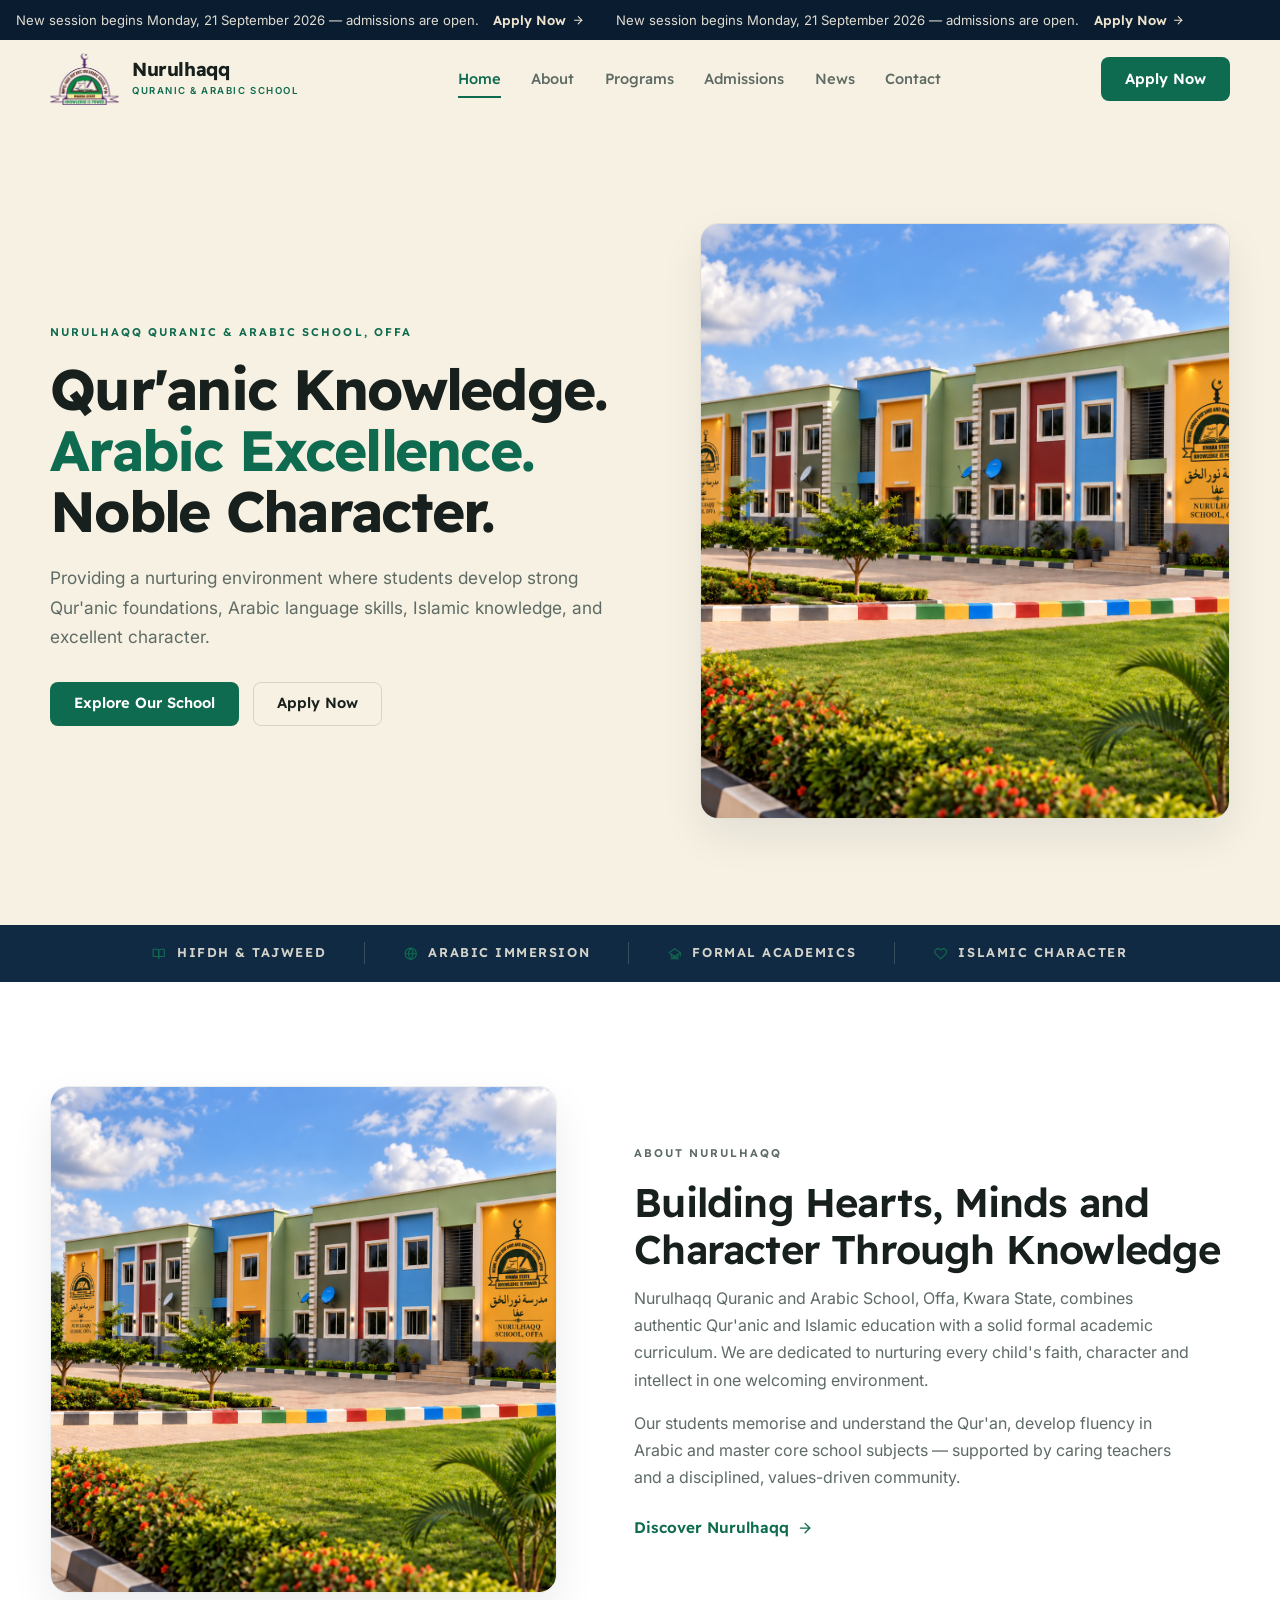
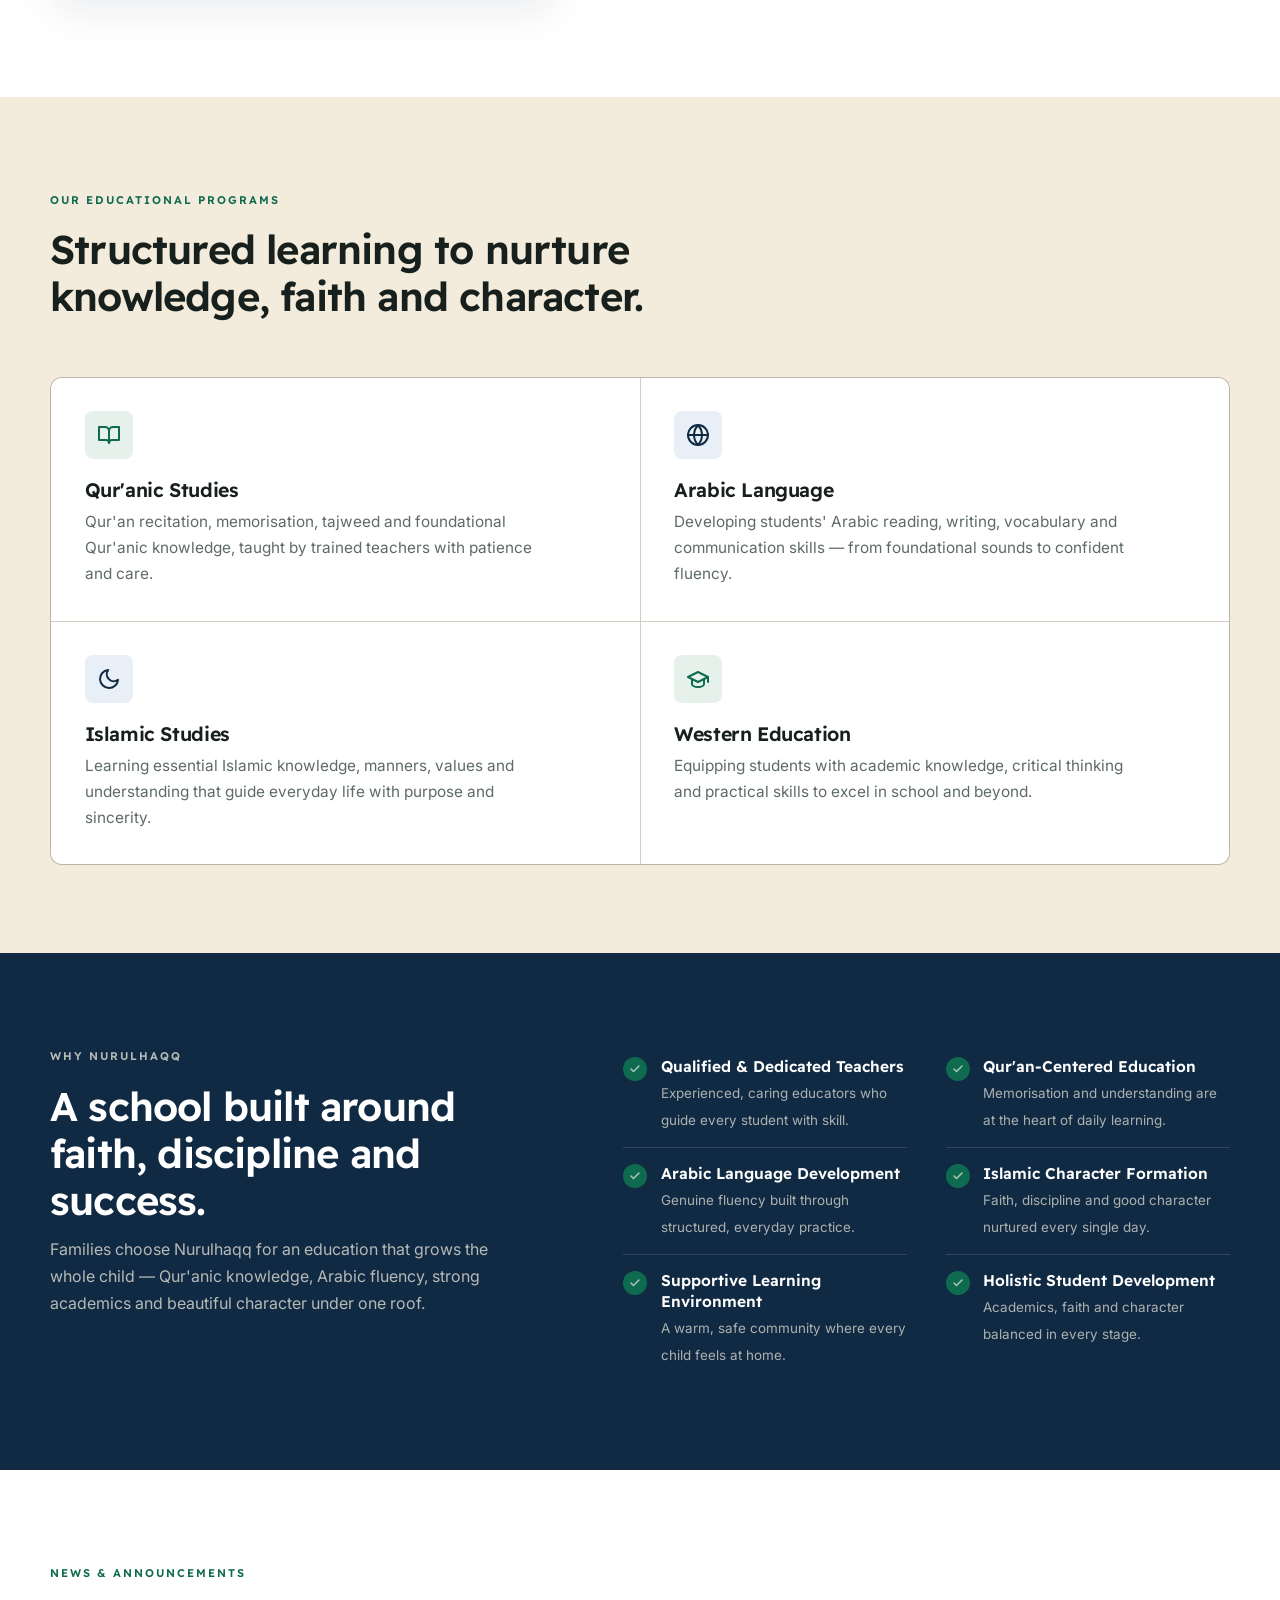
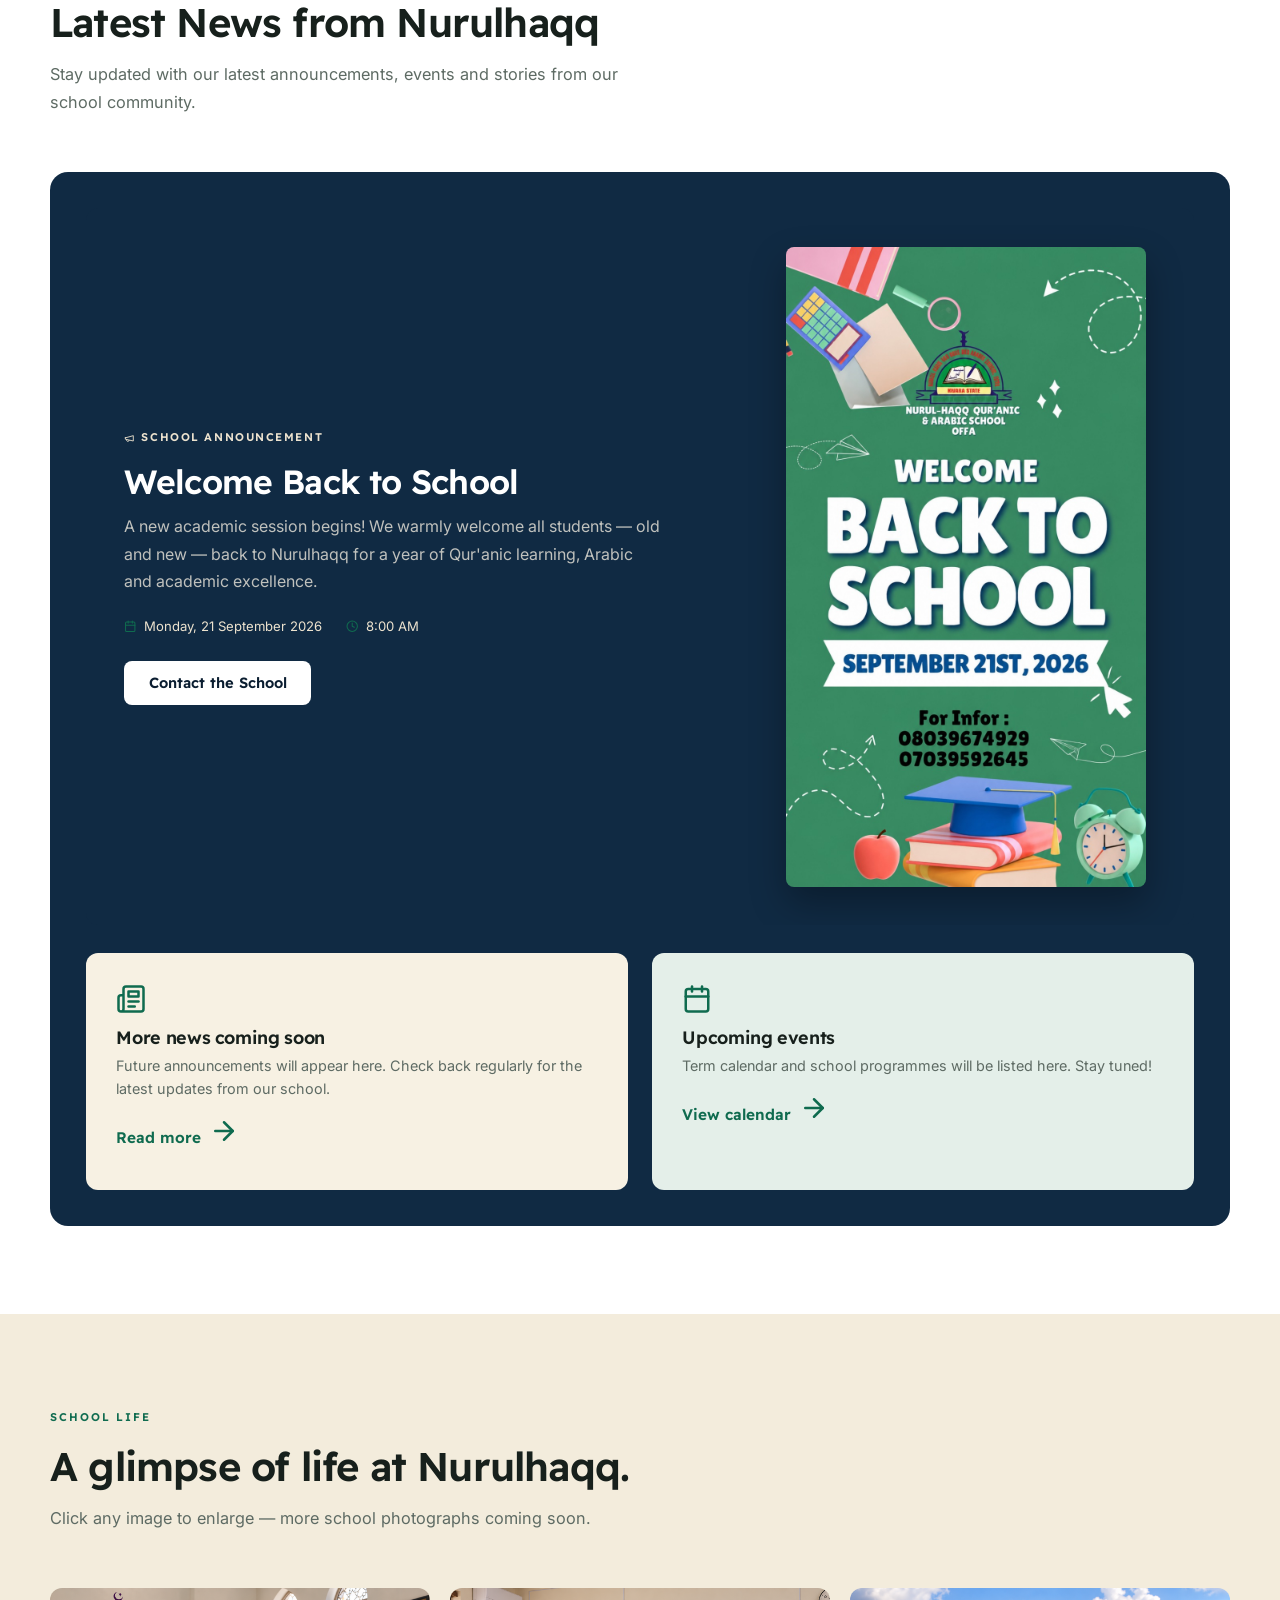
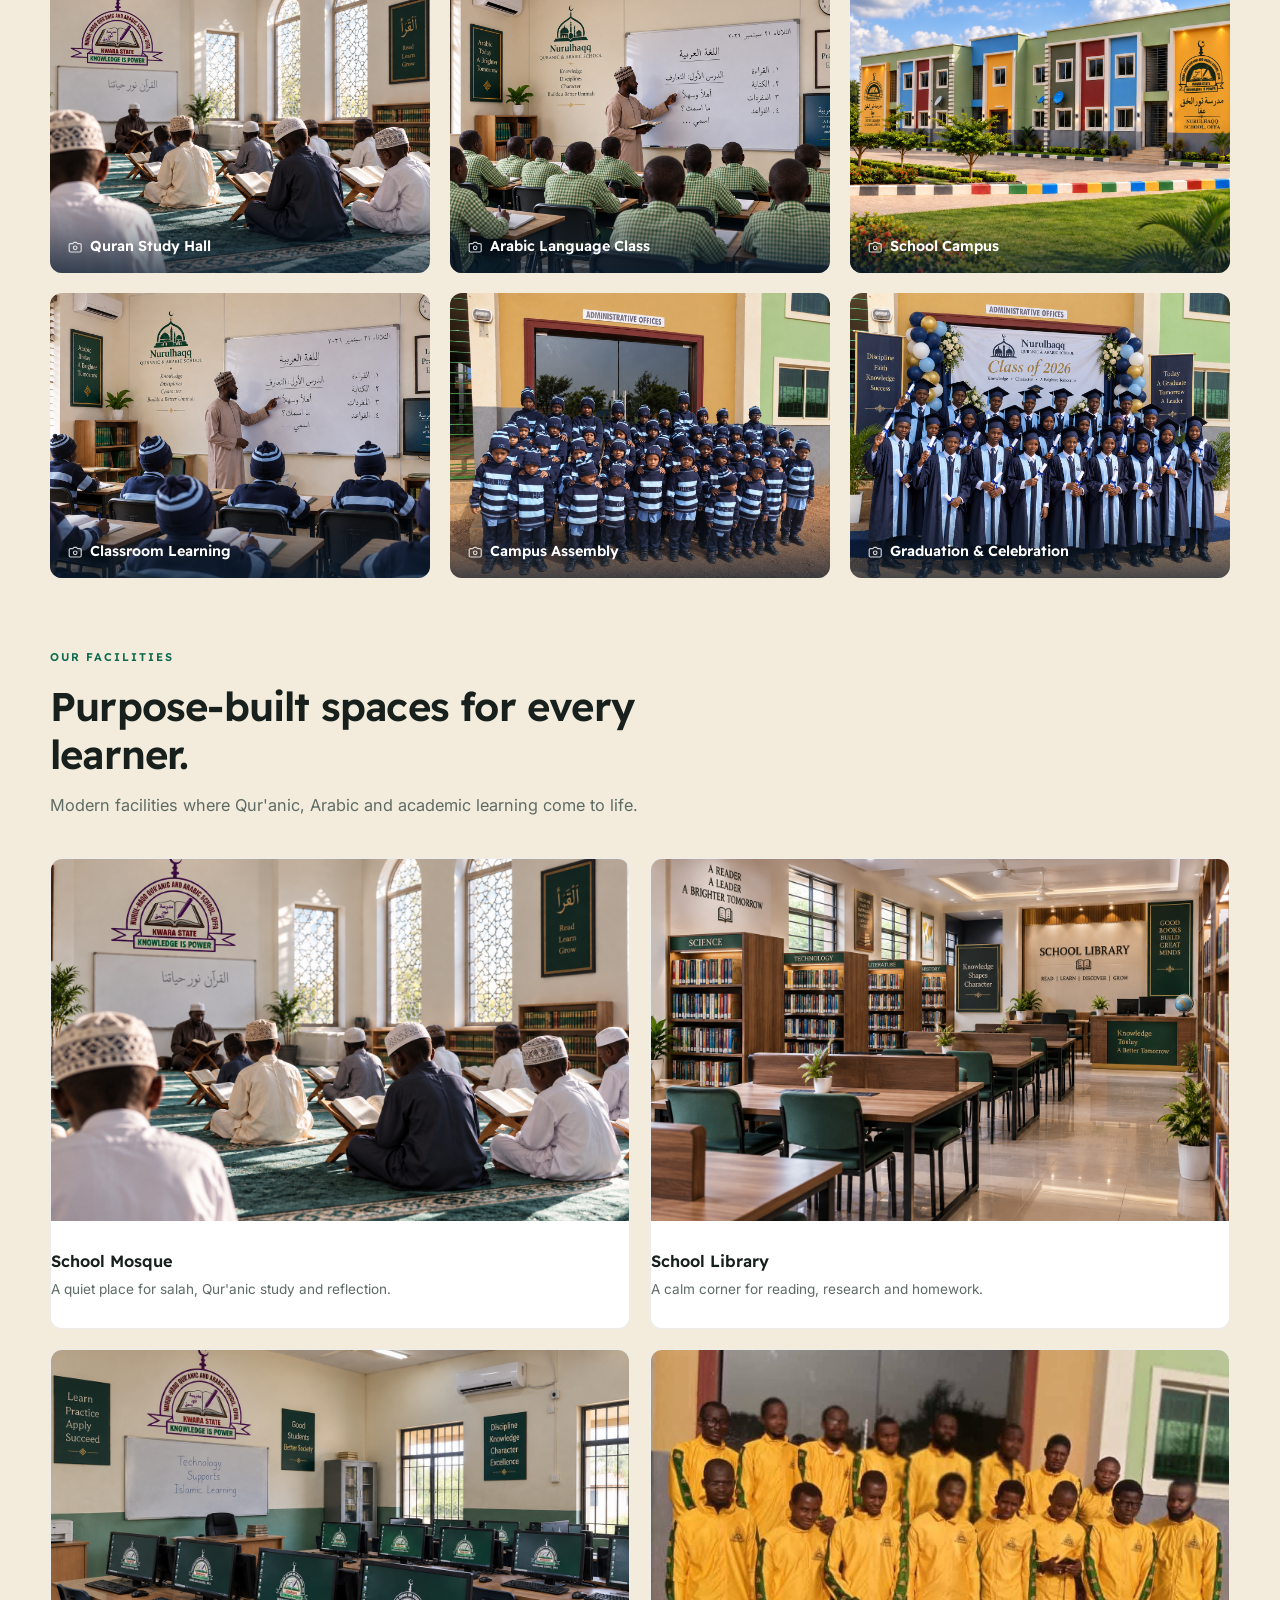
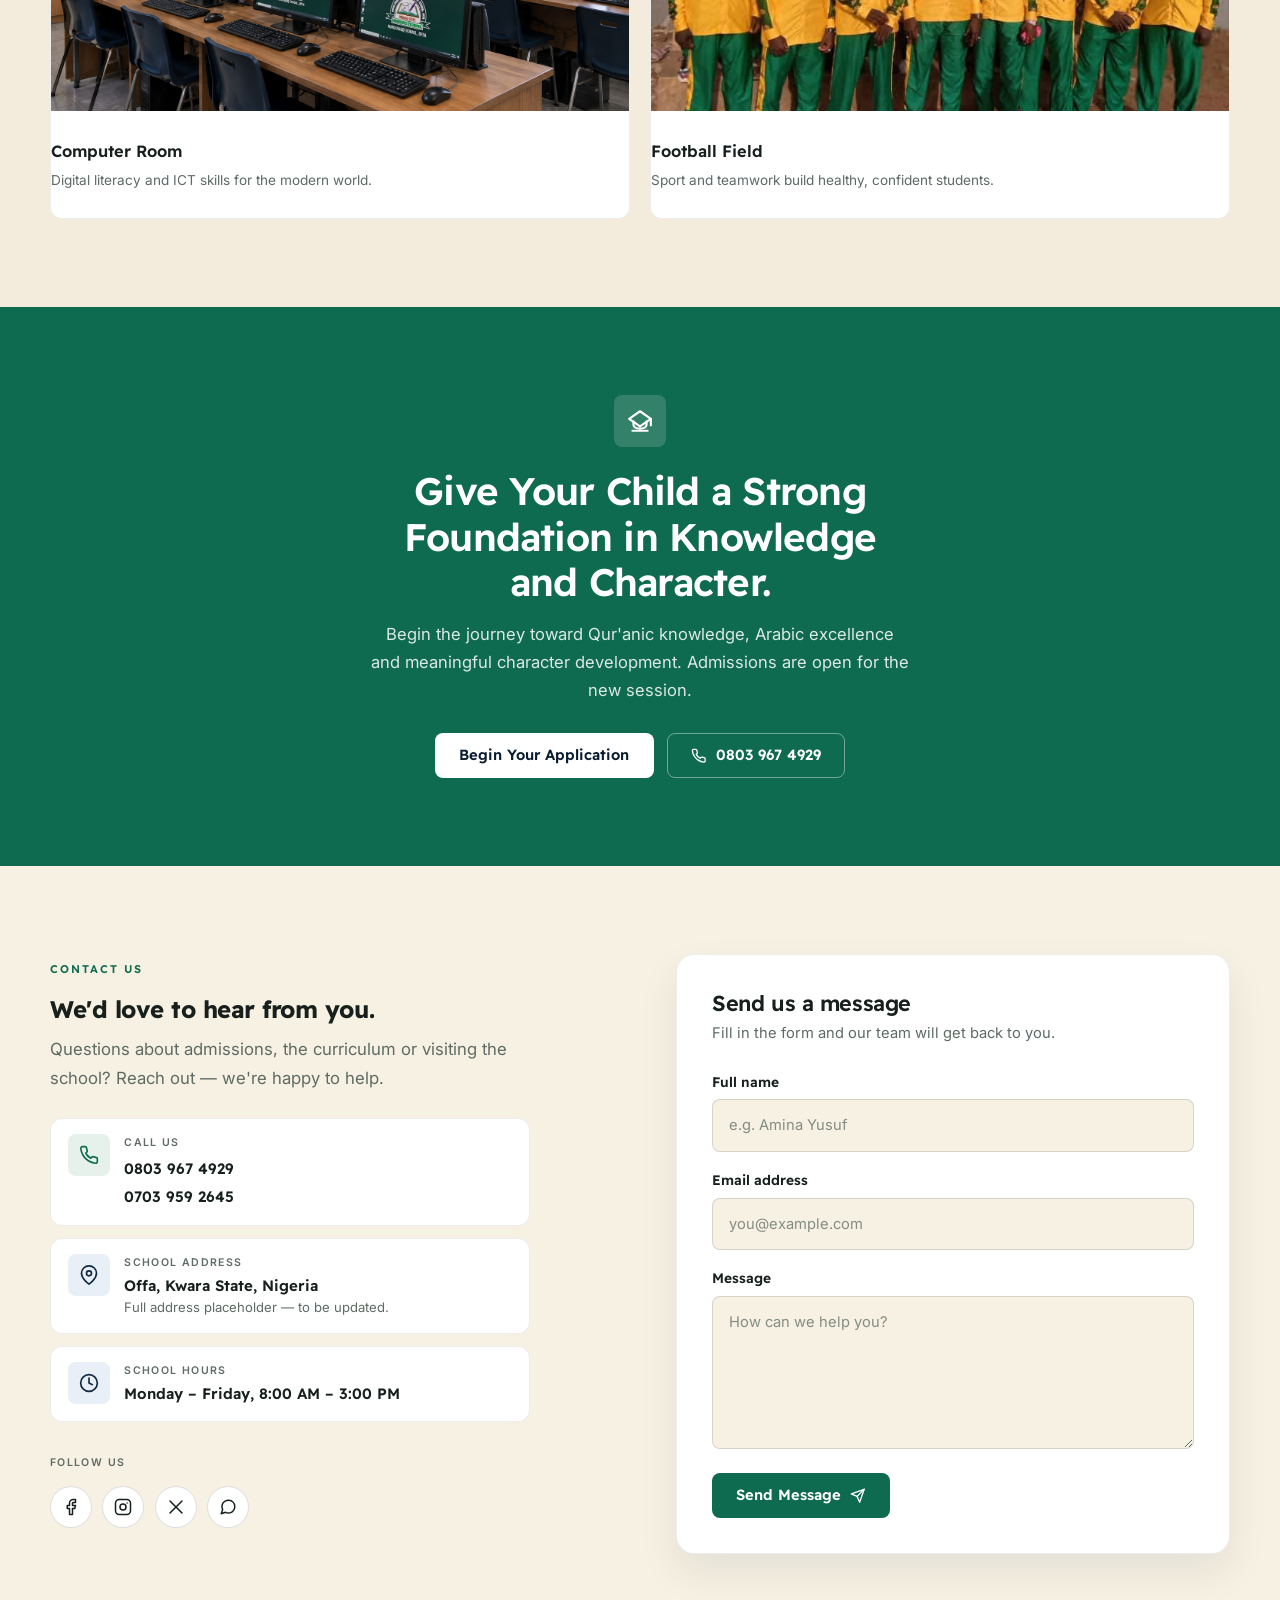
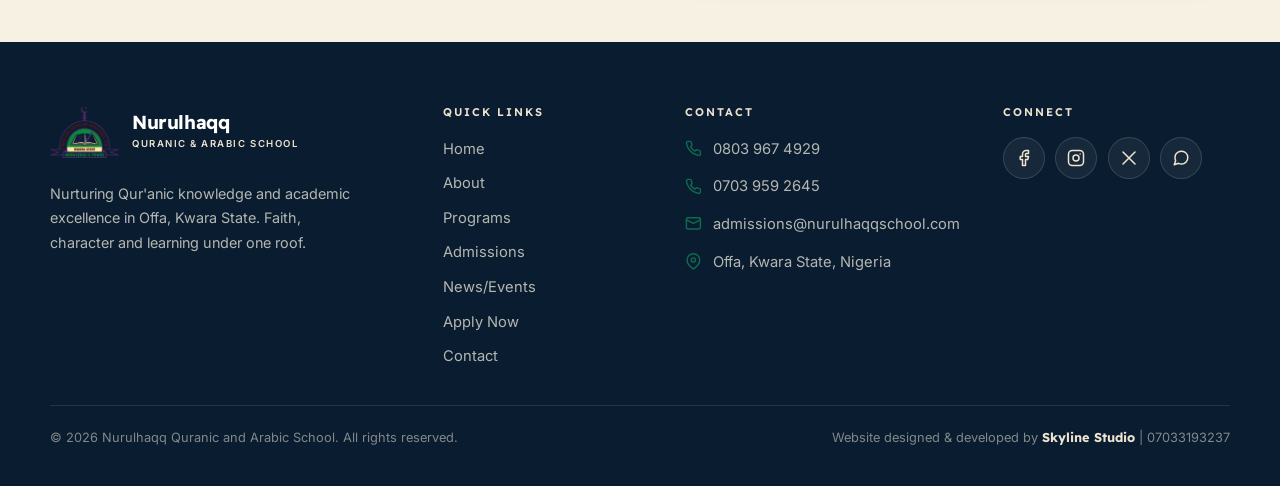
==== commit 26ee9253: "Update website design and responsive layout" ====
--- a/index.html
+++ b/index.html
@@ -115,12 +115,21 @@
     <!-- Announcement bar                                             -->
     <!-- ============================================================ -->
     <div class="announce">
-      <div class="announce__inner">
-        <span>New session begins Monday, 21 September 2026 — admissions are open.</span>
-        <a href="apply.html">
-          Apply Now
-          <svg><use href="#i-arrow-right" /></svg>
-        </a>
+      <div class="announce__track">
+        <div class="announce__inner">
+          <span>New session begins Monday, 21 September 2026 — admissions are open.</span>
+          <a href="apply.html">
+            Apply Now
+            <svg><use href="#i-arrow-right" /></svg>
+          </a>
+        </div>
+        <div class="announce__inner" aria-hidden="true">
+          <span>New session begins Monday, 21 September 2026 — admissions are open.</span>
+          <a href="apply.html" tabindex="-1">
+            Apply Now
+            <svg><use href="#i-arrow-right" /></svg>
+          </a>
+        </div>
       </div>
     </div>
 
@@ -671,7 +680,11 @@
 
       <div class="container footer__bottom">
         <p>© <span id="year"></span> Nurulhaqq Quranic and Arabic School. All rights reserved.</p>
-        <p>Website designed &amp; developed by <strong>Skyline Studio</strong></p>
+        <p>Website designed &amp; developed by <strong>Skyline Studio</strong> |
+          <a href="https://wa.me/2347033193237"
+             target="_blank"
+             rel="noopener noreferrer"
+             aria-label="Chat with Skyline Studio on WhatsApp">07033193237</a></p>
       </div>
     </footer>
 
--- a/styles.css
+++ b/styles.css
@@ -98,13 +98,6 @@
   color: var(--emerald);
 }
 
-.eyebrow::before {
-  content: "";
-  width: 26px;
-  height: 2px;
-  background: currentColor;
-}
-
 .eyebrow--light { color: var(--beige); }
 
 .section-head h2 {
@@ -293,13 +286,33 @@
   color: rgba(247, 241, 227, 0.9);
   font-size: 0.82rem;
   text-align: center;
+  overflow: hidden;
+}
+
+.announce__track {
+  display: flex;
+  width: max-content;
+  white-space: nowrap;
+  animation: announce-scroll 18s linear infinite;
+}
+
+@keyframes announce-scroll {
+  from { transform: translateX(-50%); }
+  to { transform: translateX(0); }
+}
+
+@media (prefers-reduced-motion: reduce) {
+  .announce__track {
+    animation: none;
+    transform: none;
+  }
 }
 
 .announce__inner {
   display: flex;
-  flex-wrap: wrap;
-  align-items: center;
-  justify-content: center;
+  flex-wrap: nowrap;
+  align-items: center;
+  justify-content: flex-start;
   gap: 0.4rem 0.9rem;
   padding: 0.55rem 1rem;
 }
@@ -356,6 +369,7 @@
 .hero__media { min-width: 0; }
 
 .hero__photo {
+  margin: 1em 0;
   border-radius: var(--radius-lg);
   overflow: hidden;
   aspect-ratio: 4 / 4.5;
@@ -413,17 +427,19 @@
 }
 
 .about__photo {
+  width: 100%;
+  margin-inline: 0;
   border-radius: var(--radius-lg);
   overflow: hidden;
-  aspect-ratio: 4 / 4.4;
+  aspect-ratio: 1 / 1;
   border: 1px solid var(--line-soft);
   box-shadow: var(--shadow-soft);
 }
 
 .about__photo img {
+  display: block;
   width: 100%;
-  height: 100%;
-  object-fit: cover;
+  height: auto;
 }
 
 .about__copy h2 {
@@ -1522,6 +1538,10 @@
 }
 
 .footer__bottom strong { color: var(--beige); font-family: var(--font-display); }
+
+.footer__bottom a { transition: color 0.2s ease; }
+
+.footer__bottom a:hover { color: var(--beige); }
 
 /* ---------- Lightbox ---------- */
 
@@ -1633,6 +1653,8 @@
     display: flex;
     justify-content: center;
     margin-top: 1rem;
+    color: #ffffff !important;
+    -webkit-text-fill-color: #ffffff !important;
   }
 
   .nav-toggle { display: grid; }
@@ -1644,7 +1666,7 @@
   .dual-grid,
   .apply-layout { grid-template-columns: 1fr; }
 
-  .hero__media { max-width: 560px; }
+  .hero__media { max-width: none; }
 
   .news__feature { gap: 2rem; }
 
@@ -1725,4 +1747,51 @@
   .brand img { height: 44px; }
 
   .map-box { aspect-ratio: 4 / 3; }
+}
+
+/* Remove decorative eyebrow line */
+p.eyebrow::before,
+p.eyebrow:before,
+.eyebrow::before,
+.eyebrow:before {
+    content: none !important;
+    display: none !important;
+    width: 0 !important;
+    height: 0 !important;
+    margin: 0 !important;
+    padding: 0 !important;
+    background: none !important;
+    border: none !important;
+}
+
+/* ---------- Strip responsive: mobile (1 column) ---------- */
+
+@media (max-width: 767px) {
+  .strip__inner {
+    display: grid;
+    grid-template-columns: 1fr;
+    gap: 0.75rem;
+  }
+
+  .strip__item + .strip__item {
+    border-left: 0;
+    padding-left: 0;
+  }
+}
+
+/* ---------- Strip responsive: tablet (2 equal columns) ---------- */
+
+@media (min-width: 768px) and (max-width: 1023px) {
+  .strip__inner {
+    display: grid;
+    grid-template-columns: repeat(2, minmax(0, 1fr));
+    align-items: center;
+    column-gap: 2.4rem;
+    row-gap: 0.75rem;
+  }
+
+  .strip__item:nth-child(odd) {
+    border-left: 0;
+    padding-left: 0;
+  }
 }
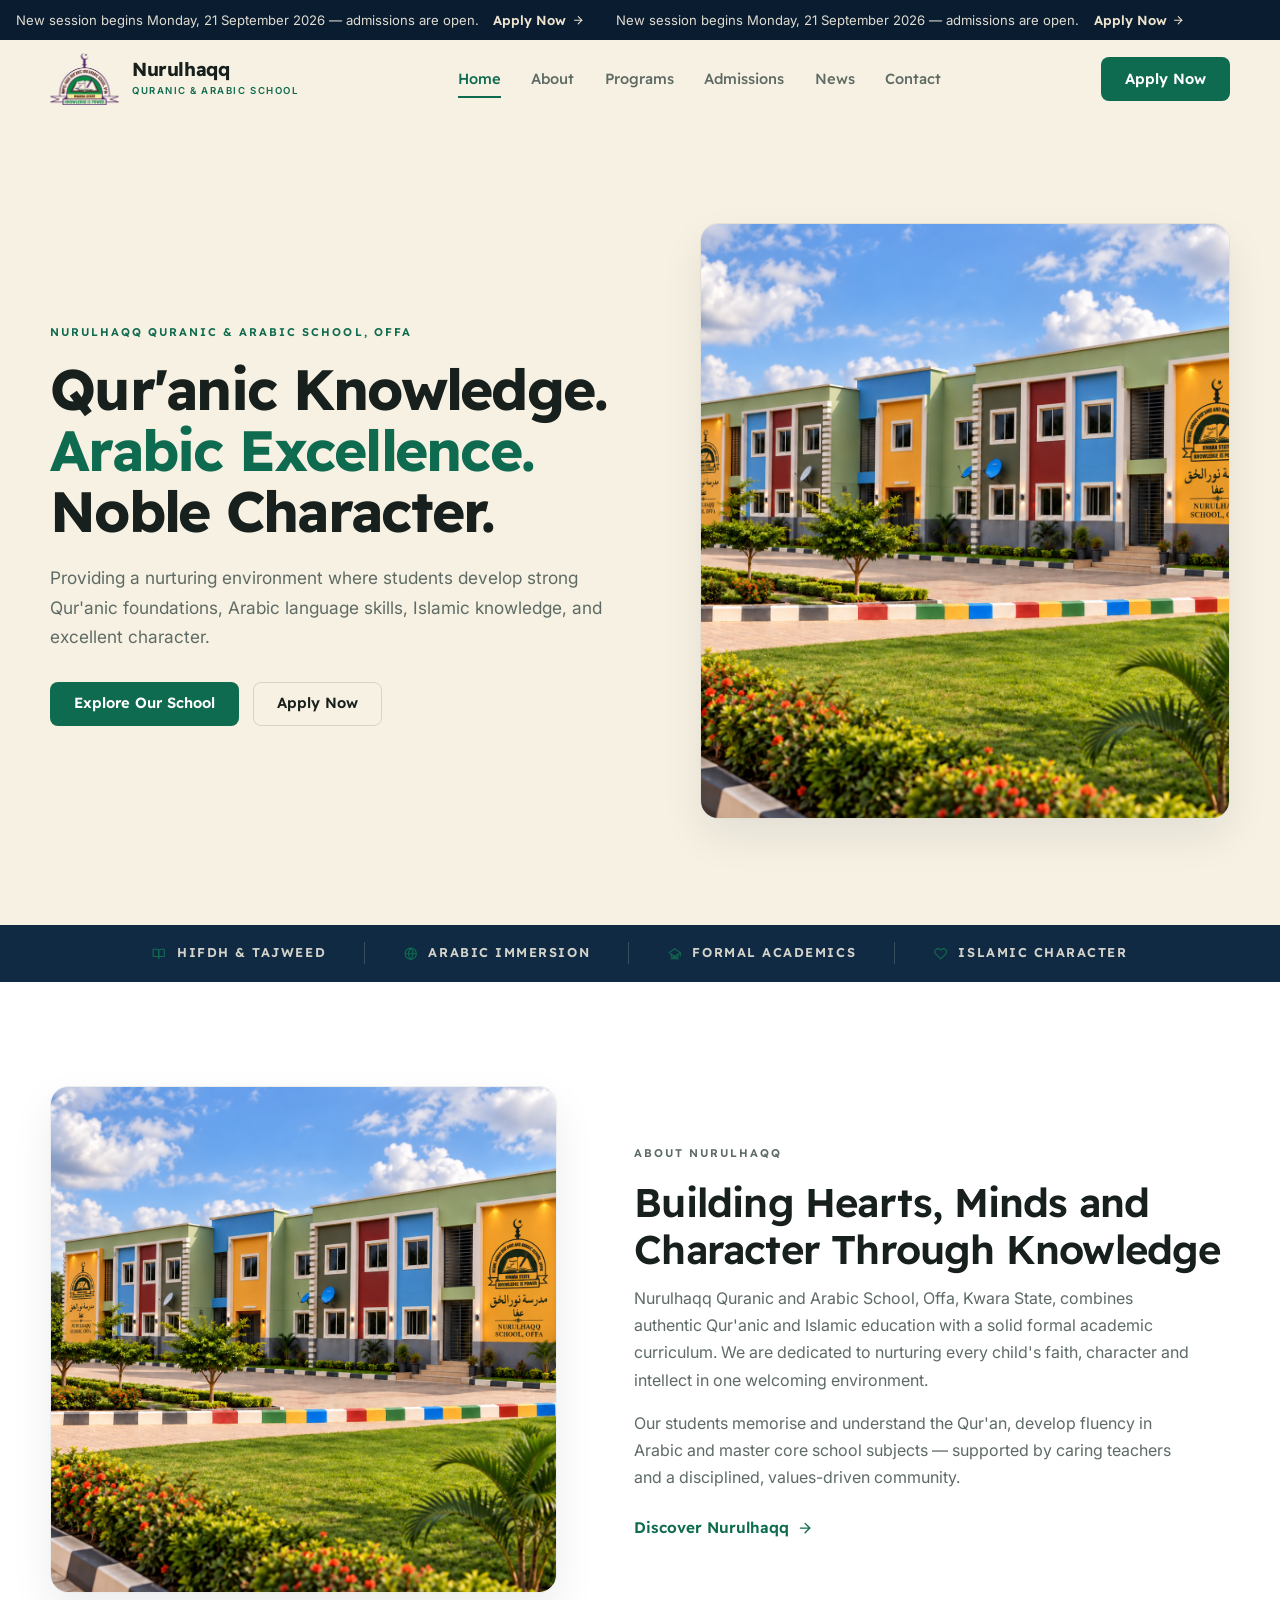
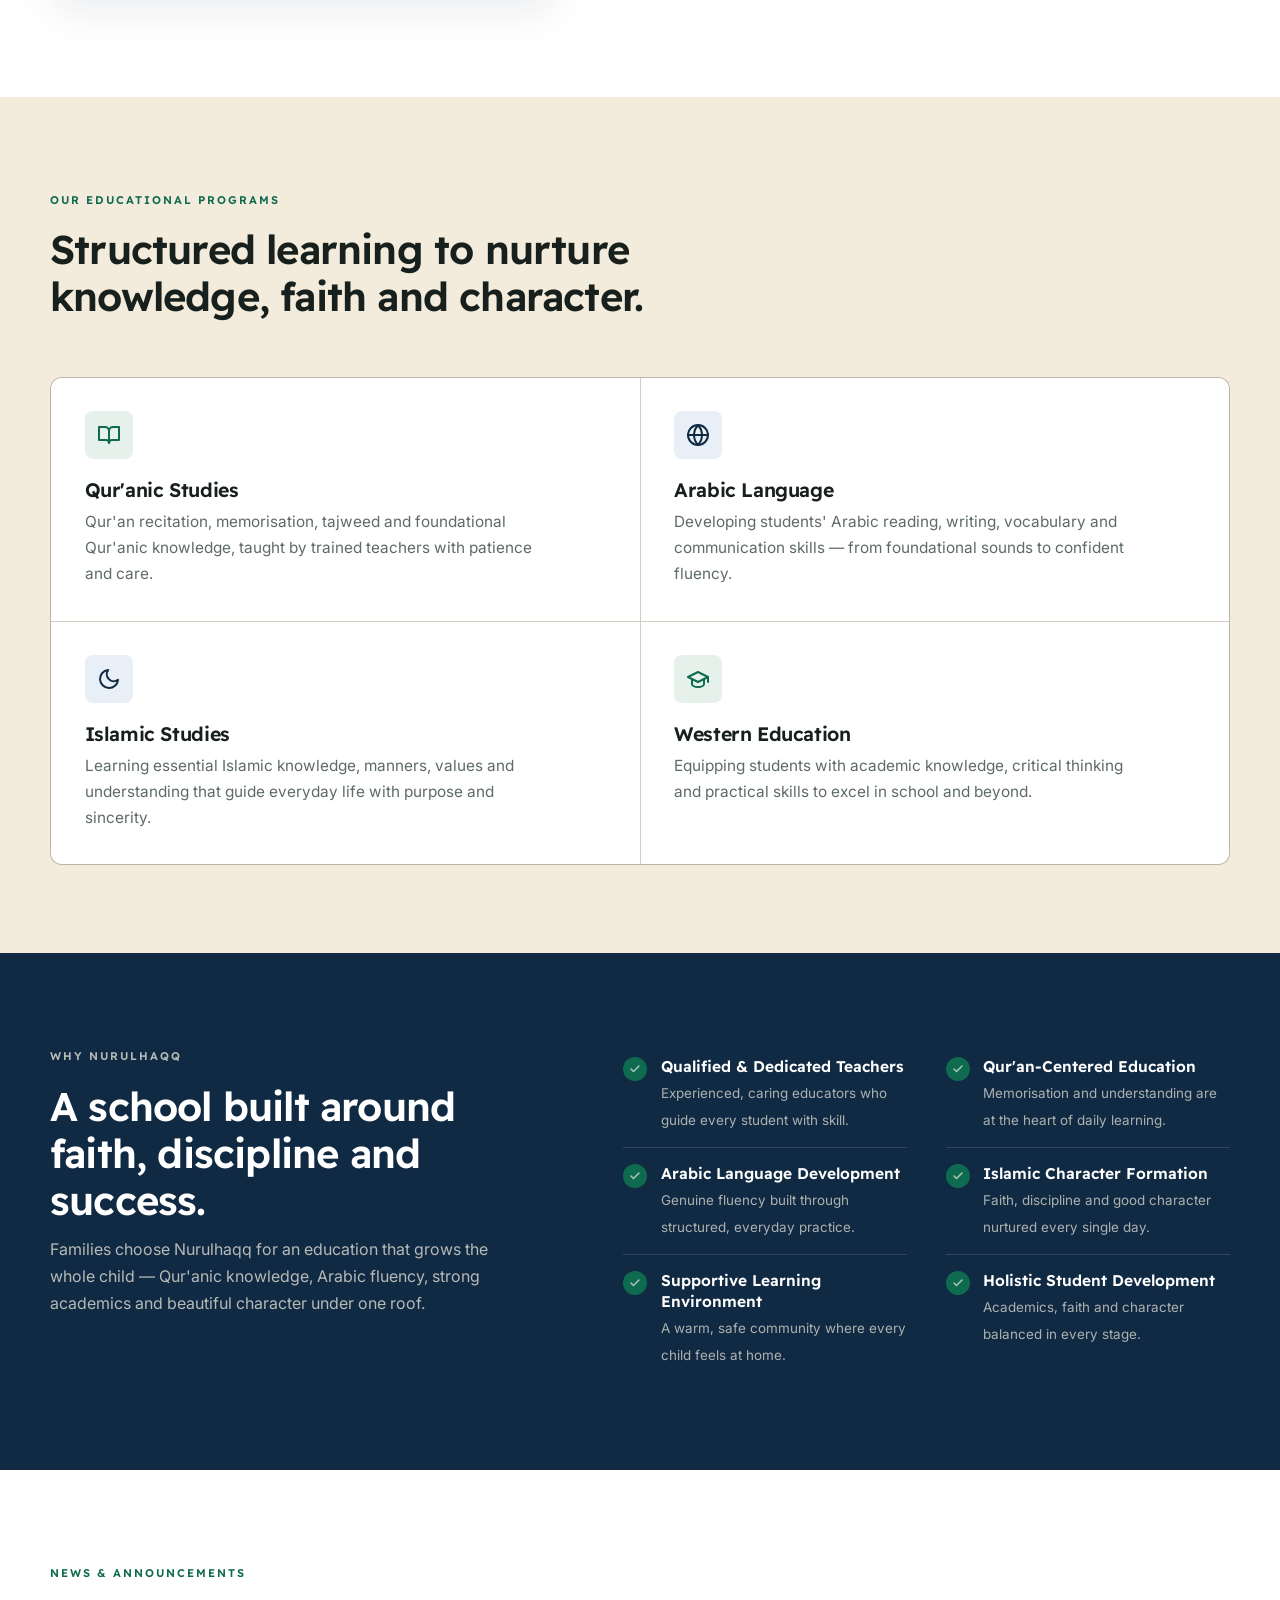
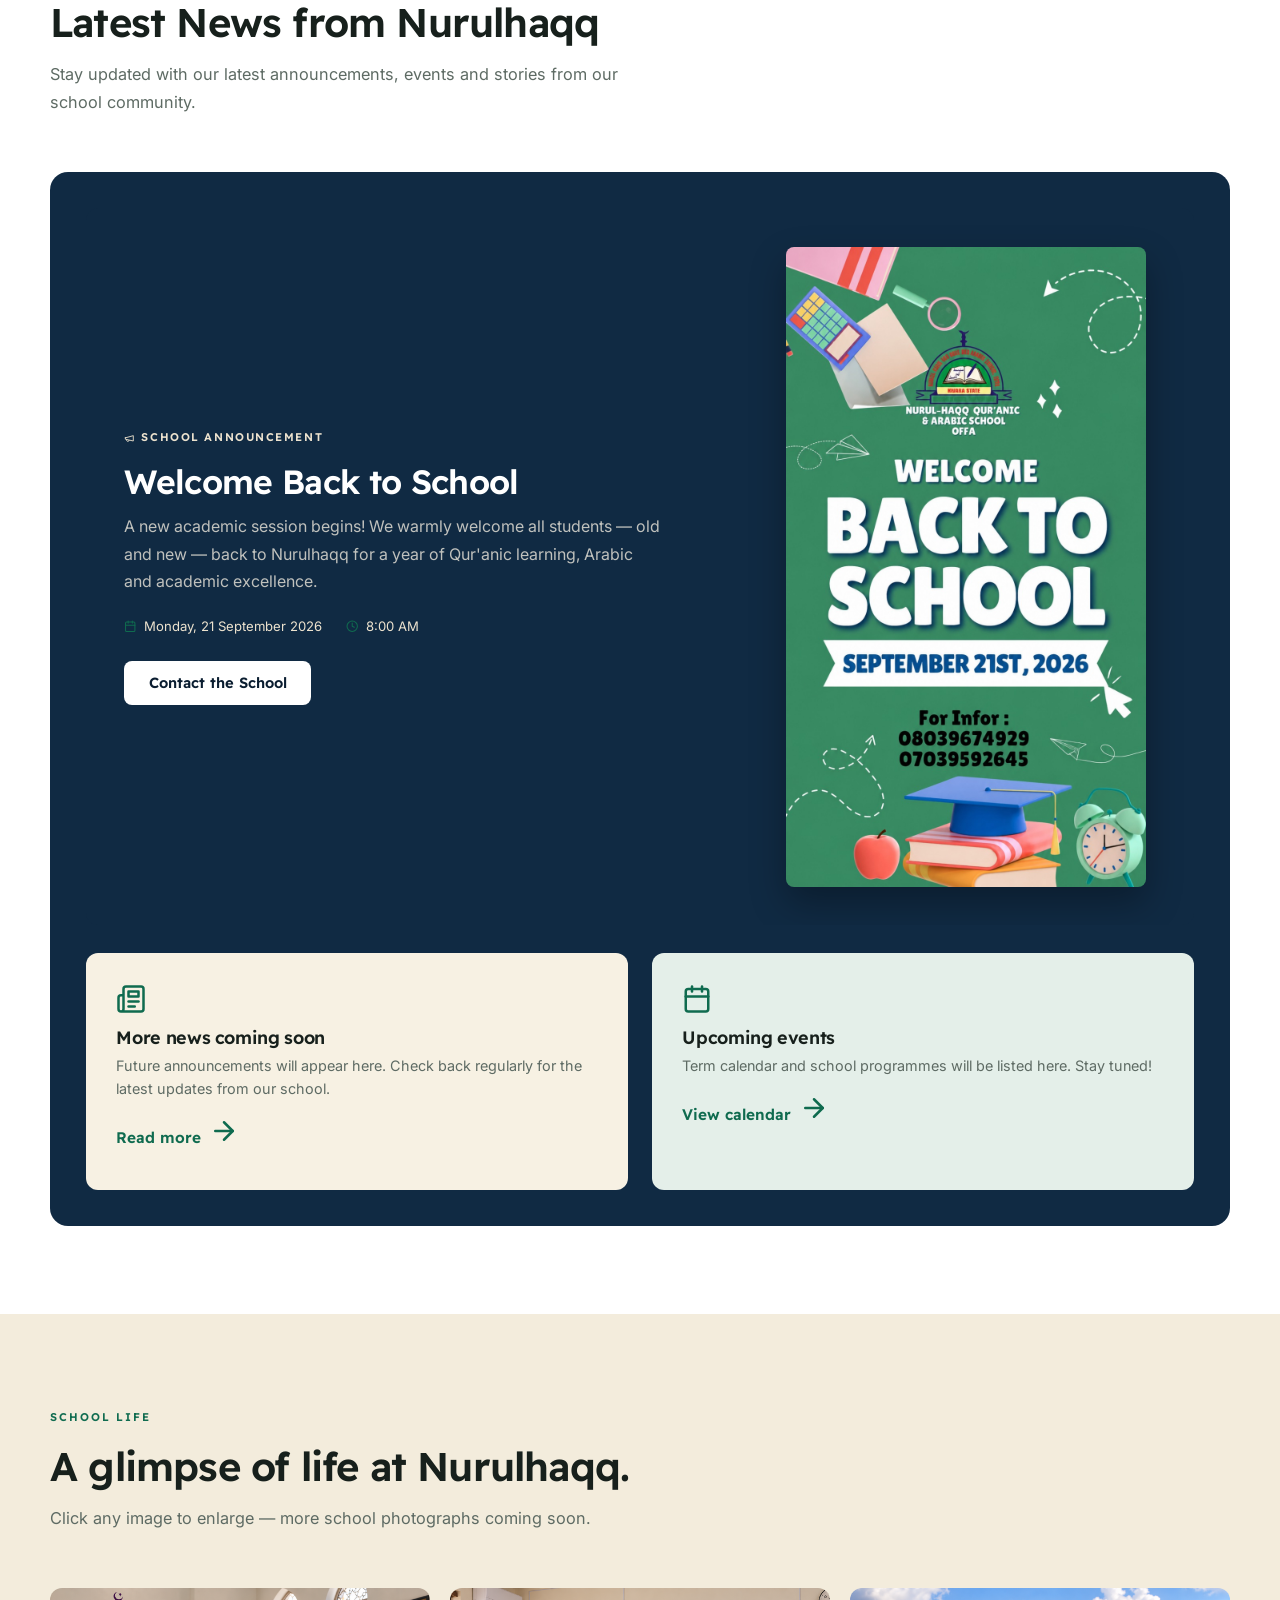
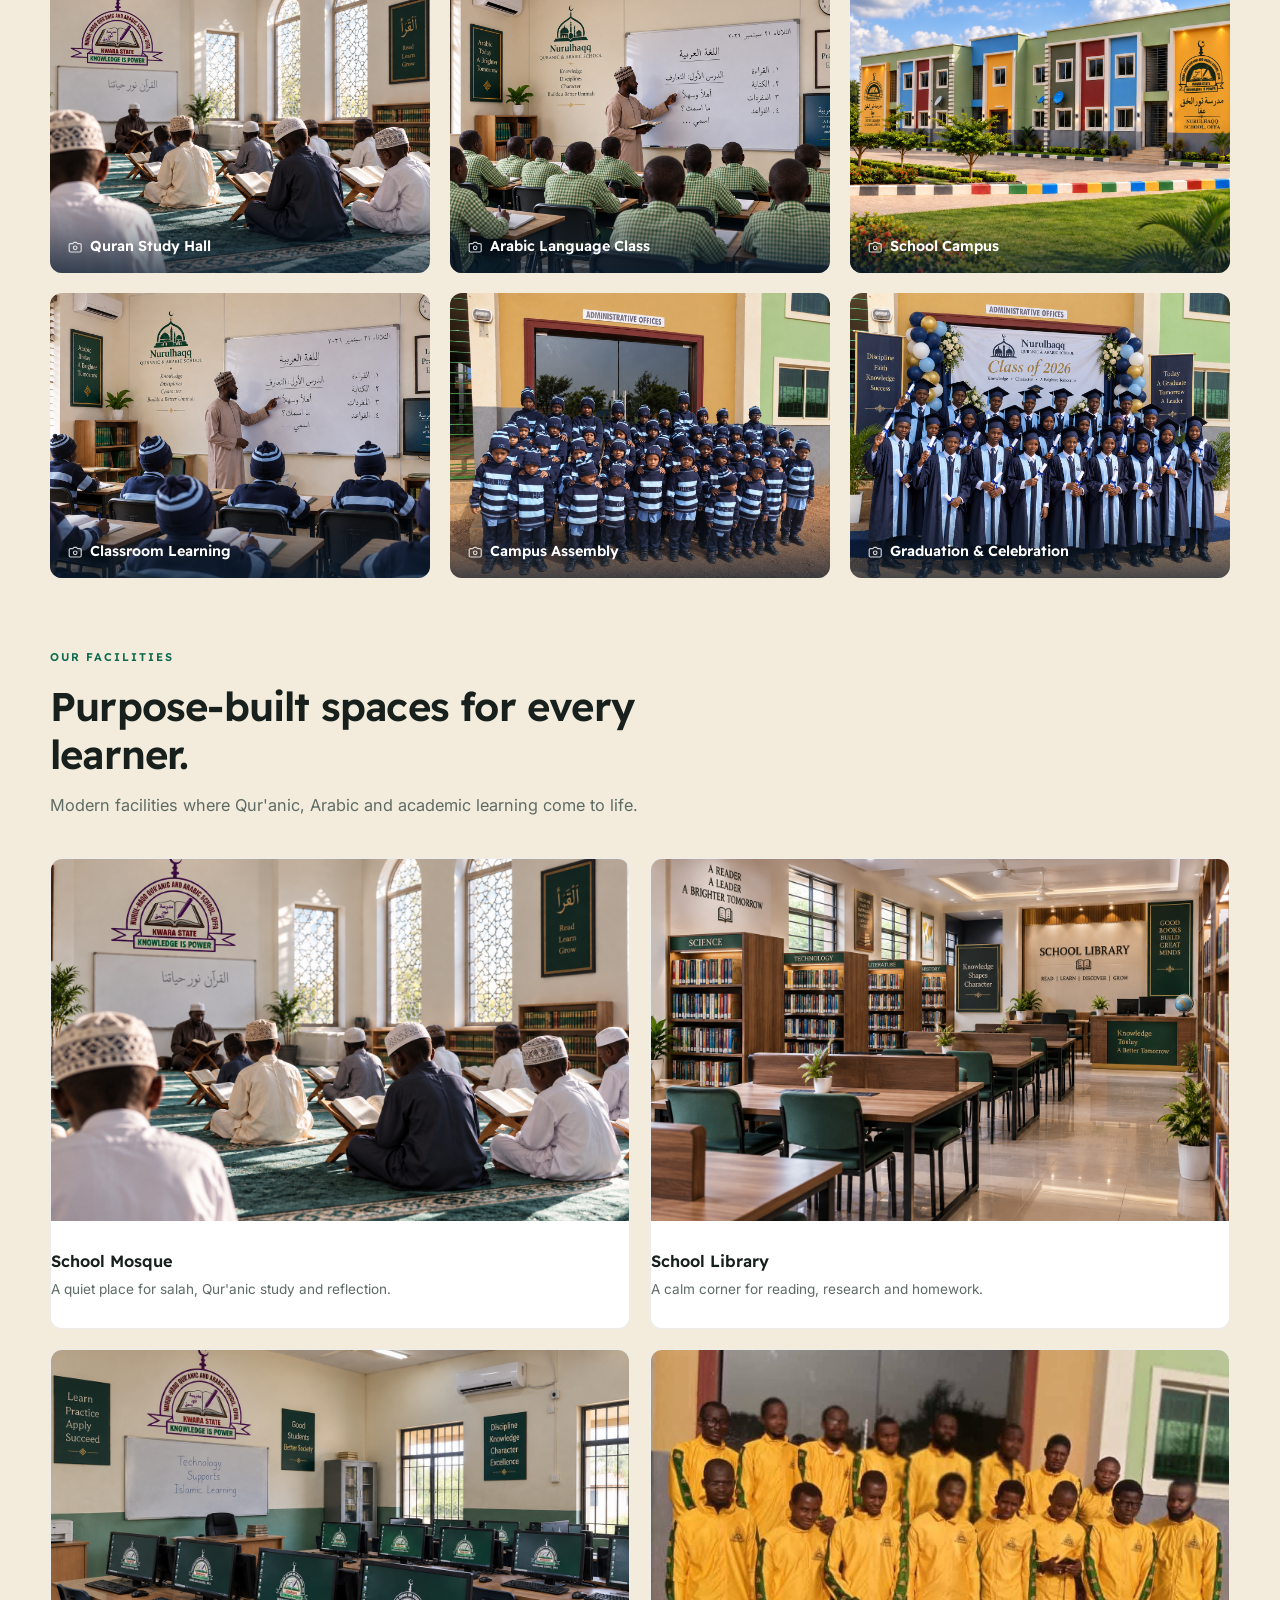
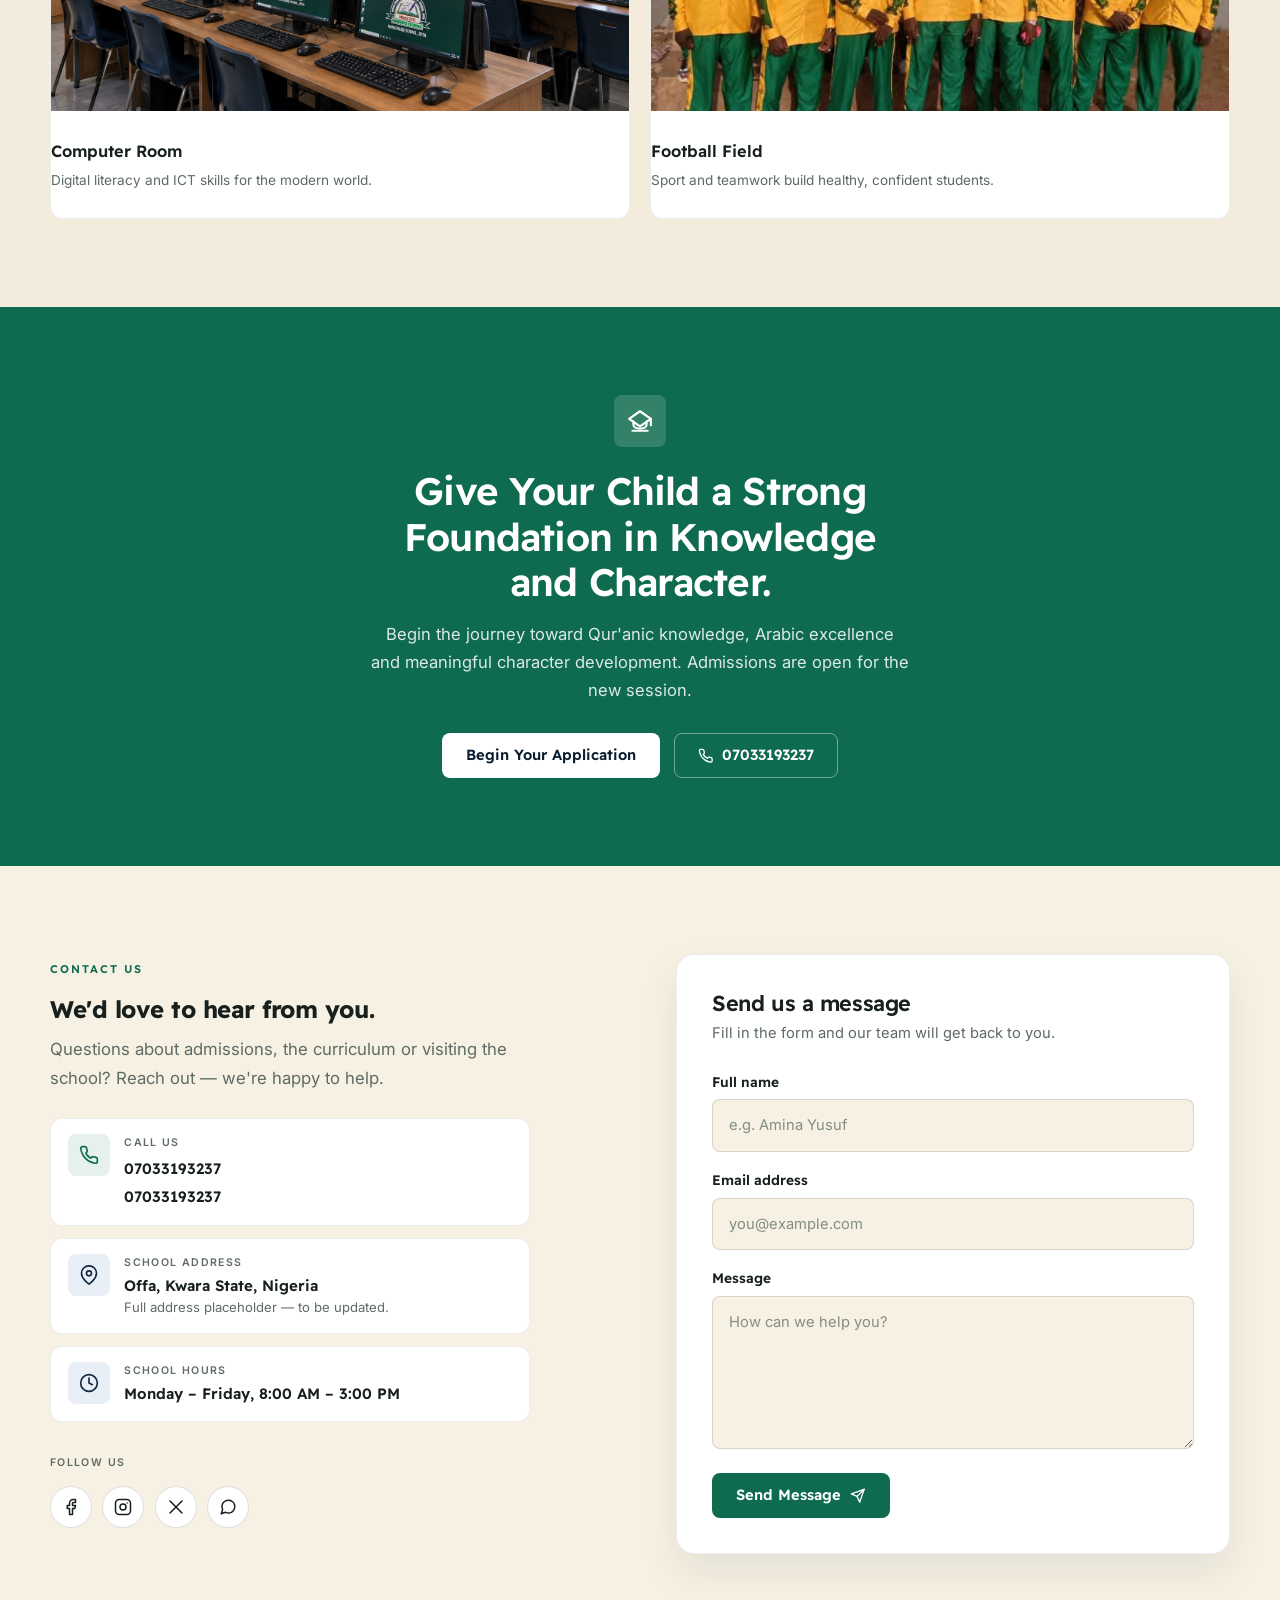
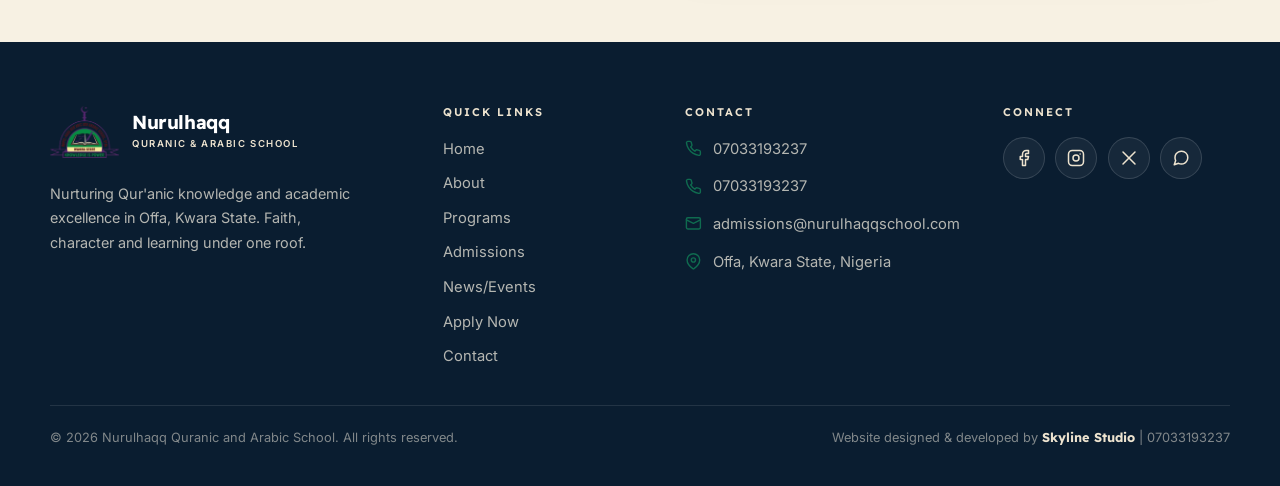
==== commit 0e186270: "Update website contact information" ====
--- a/index.html
+++ b/index.html
@@ -520,9 +520,9 @@
           </p>
           <div class="cta__actions">
             <a href="apply.html" class="btn btn--light">Begin Your Application</a>
-            <a href="tel:08039674929" class="btn btn--ghost-light">
+            <a href="tel:+2347033193237" class="btn btn--ghost-light">
               <svg><use href="#i-phone" /></svg>
-              0803 967 4929
+              07033193237
             </a>
           </div>
         </div>
@@ -546,8 +546,8 @@
                 <span class="contact-row__icon contact-row__icon--green"><svg><use href="#i-phone" /></svg></span>
                 <div>
                   <small>Call us</small>
-                  <a href="tel:08039674929">0803 967 4929</a><br />
-                  <a href="tel:07039592645">0703 959 2645</a>
+                  <a href="tel:+2347033193237">07033193237</a><br />
+                  <a href="tel:+2347033193237">07033193237</a>
                 </div>
               </div>
               <div class="contact-row">
@@ -650,11 +650,11 @@
           <div class="footer__contact">
             <div>
               <svg><use href="#i-phone" /></svg>
-              <a href="tel:08039674929">0803 967 4929</a>
+              <a href="tel:+2347033193237">07033193237</a>
             </div>
             <div>
               <svg><use href="#i-phone" /></svg>
-              <a href="tel:07039592645">0703 959 2645</a>
+              <a href="tel:+2347033193237">07033193237</a>
             </div>
             <div>
               <svg><use href="#i-mail" /></svg>
@@ -673,7 +673,7 @@
             <a href="#" aria-label="Facebook"><svg><use href="#i-facebook" /></svg></a>
             <a href="#" aria-label="Instagram"><svg><use href="#i-instagram" /></svg></a>
             <a href="#" aria-label="X (Twitter)"><svg><use href="#i-twitter" /></svg></a>
-            <a href="https://wa.me/2348039674929" aria-label="WhatsApp"><svg><use href="#i-whats" /></svg></a>
+            <a href="https://wa.me/2347033193237" aria-label="WhatsApp"><svg><use href="#i-whats" /></svg></a>
           </div>
         </div>
       </div>
